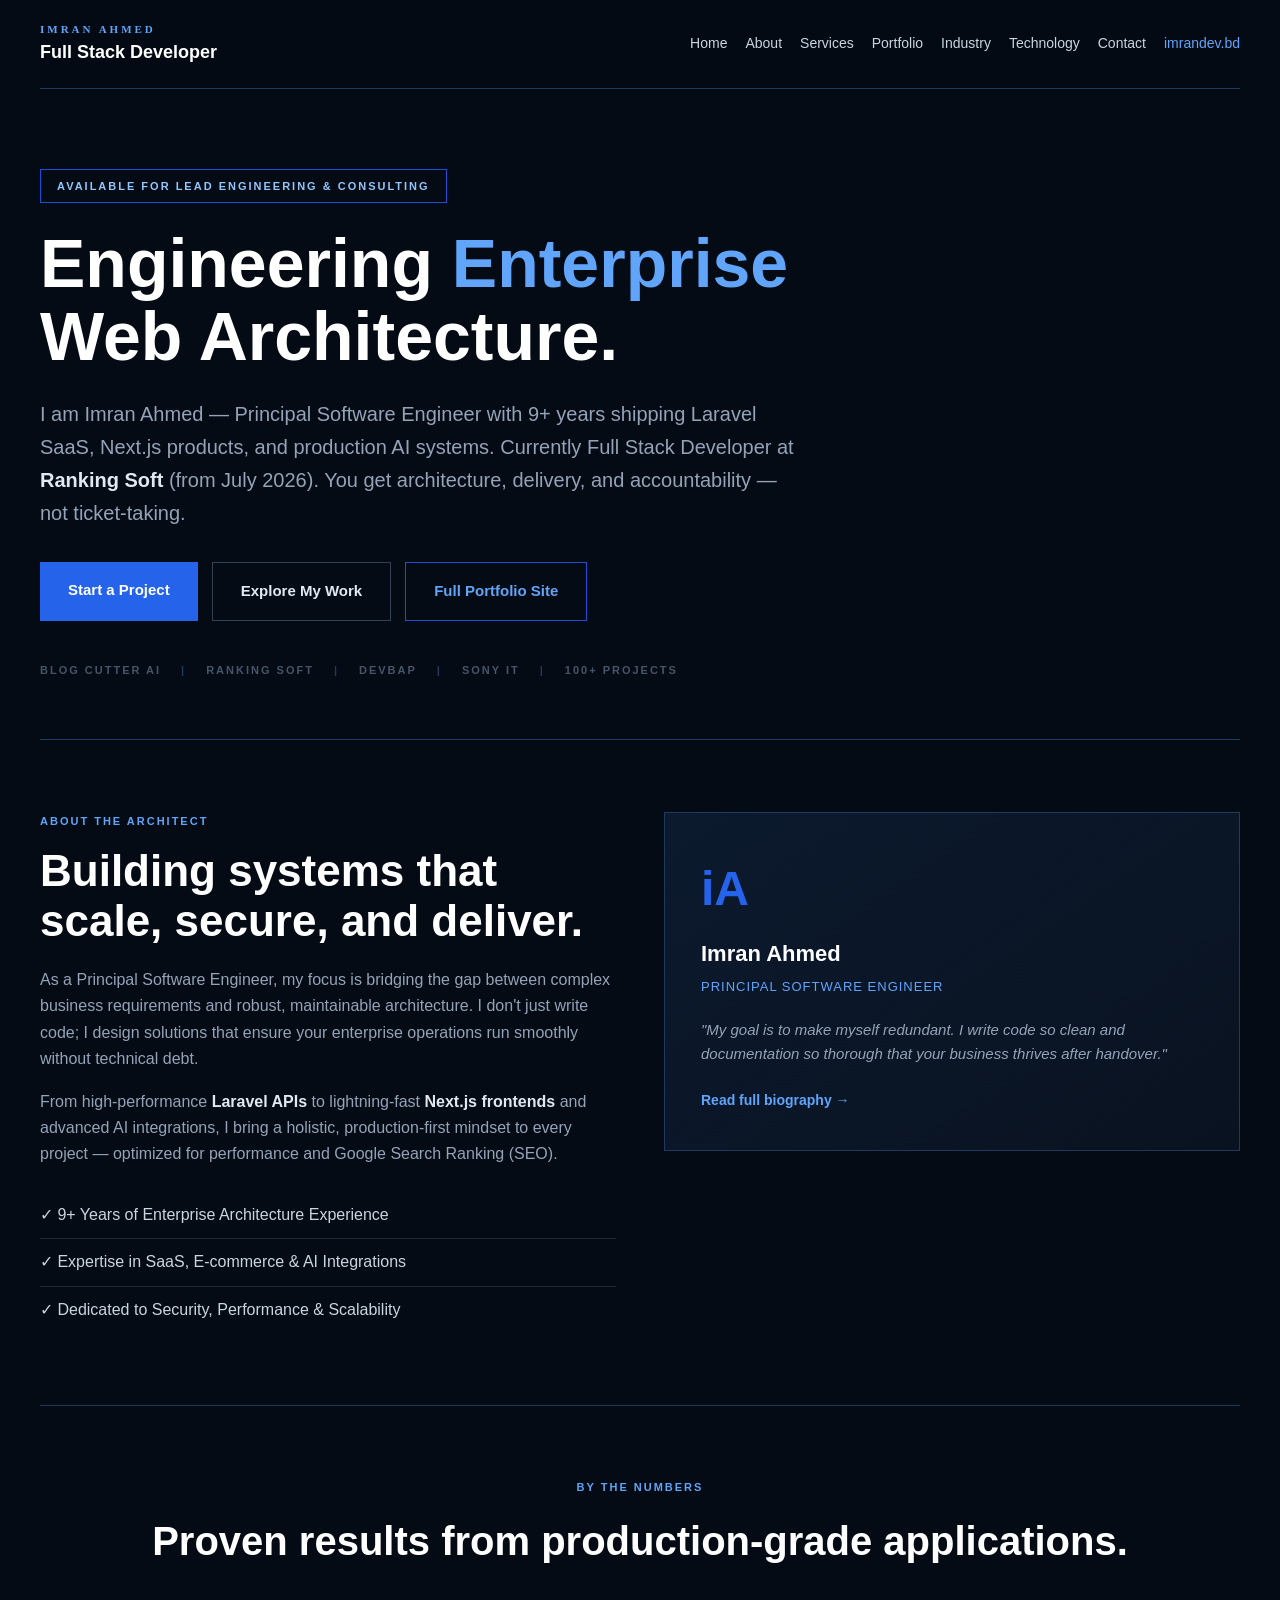
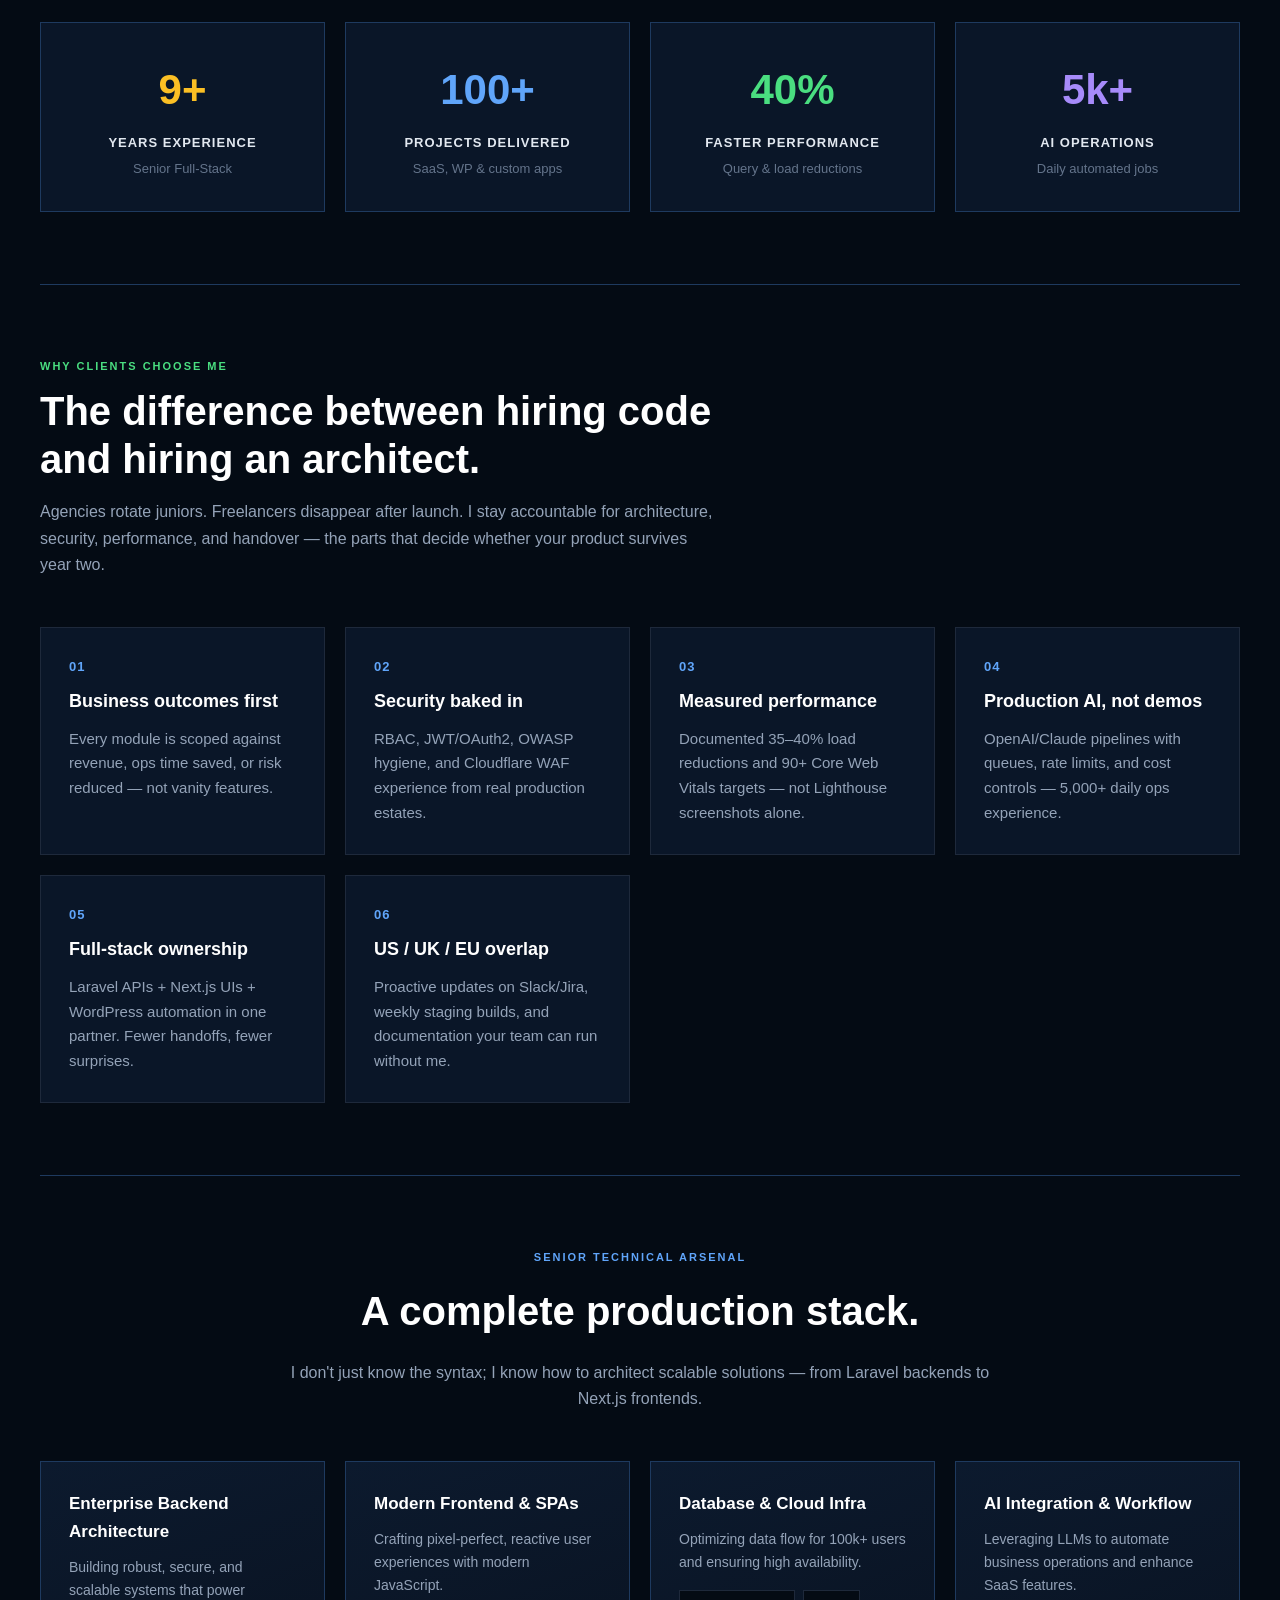
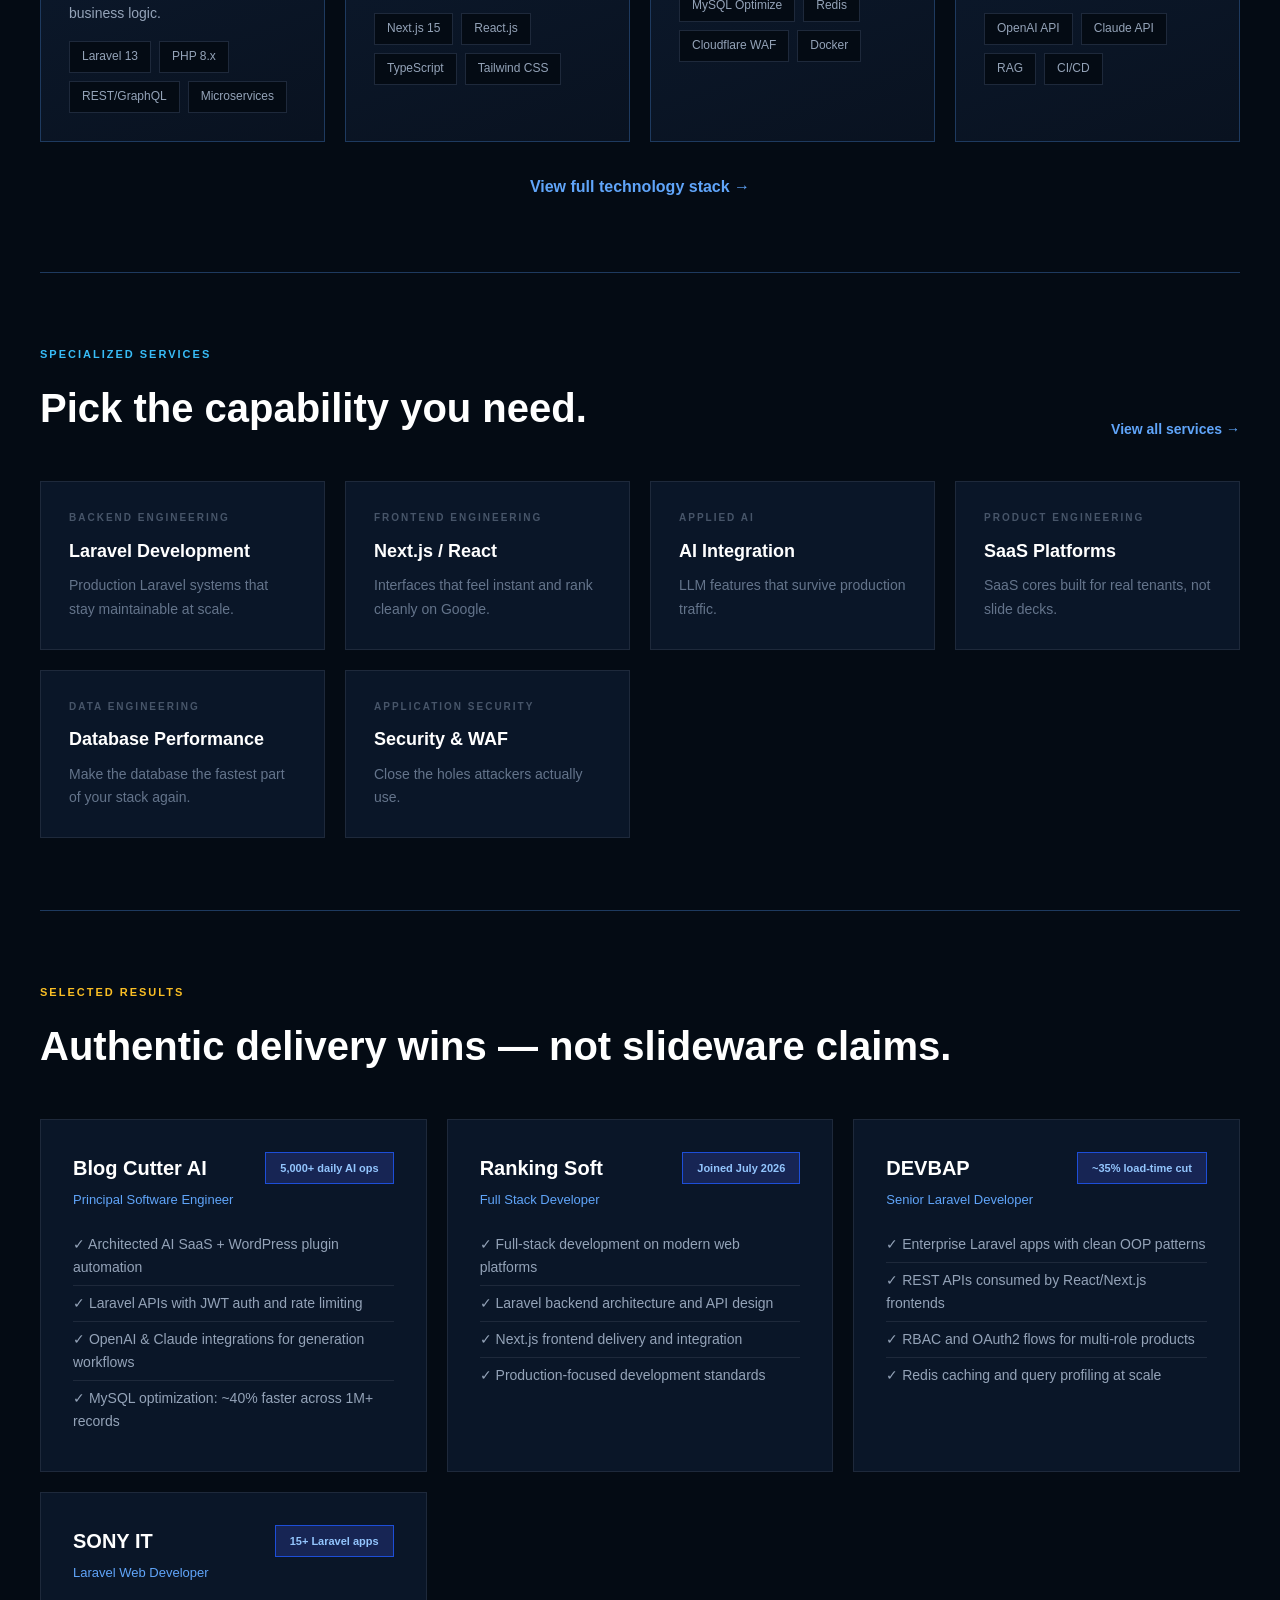
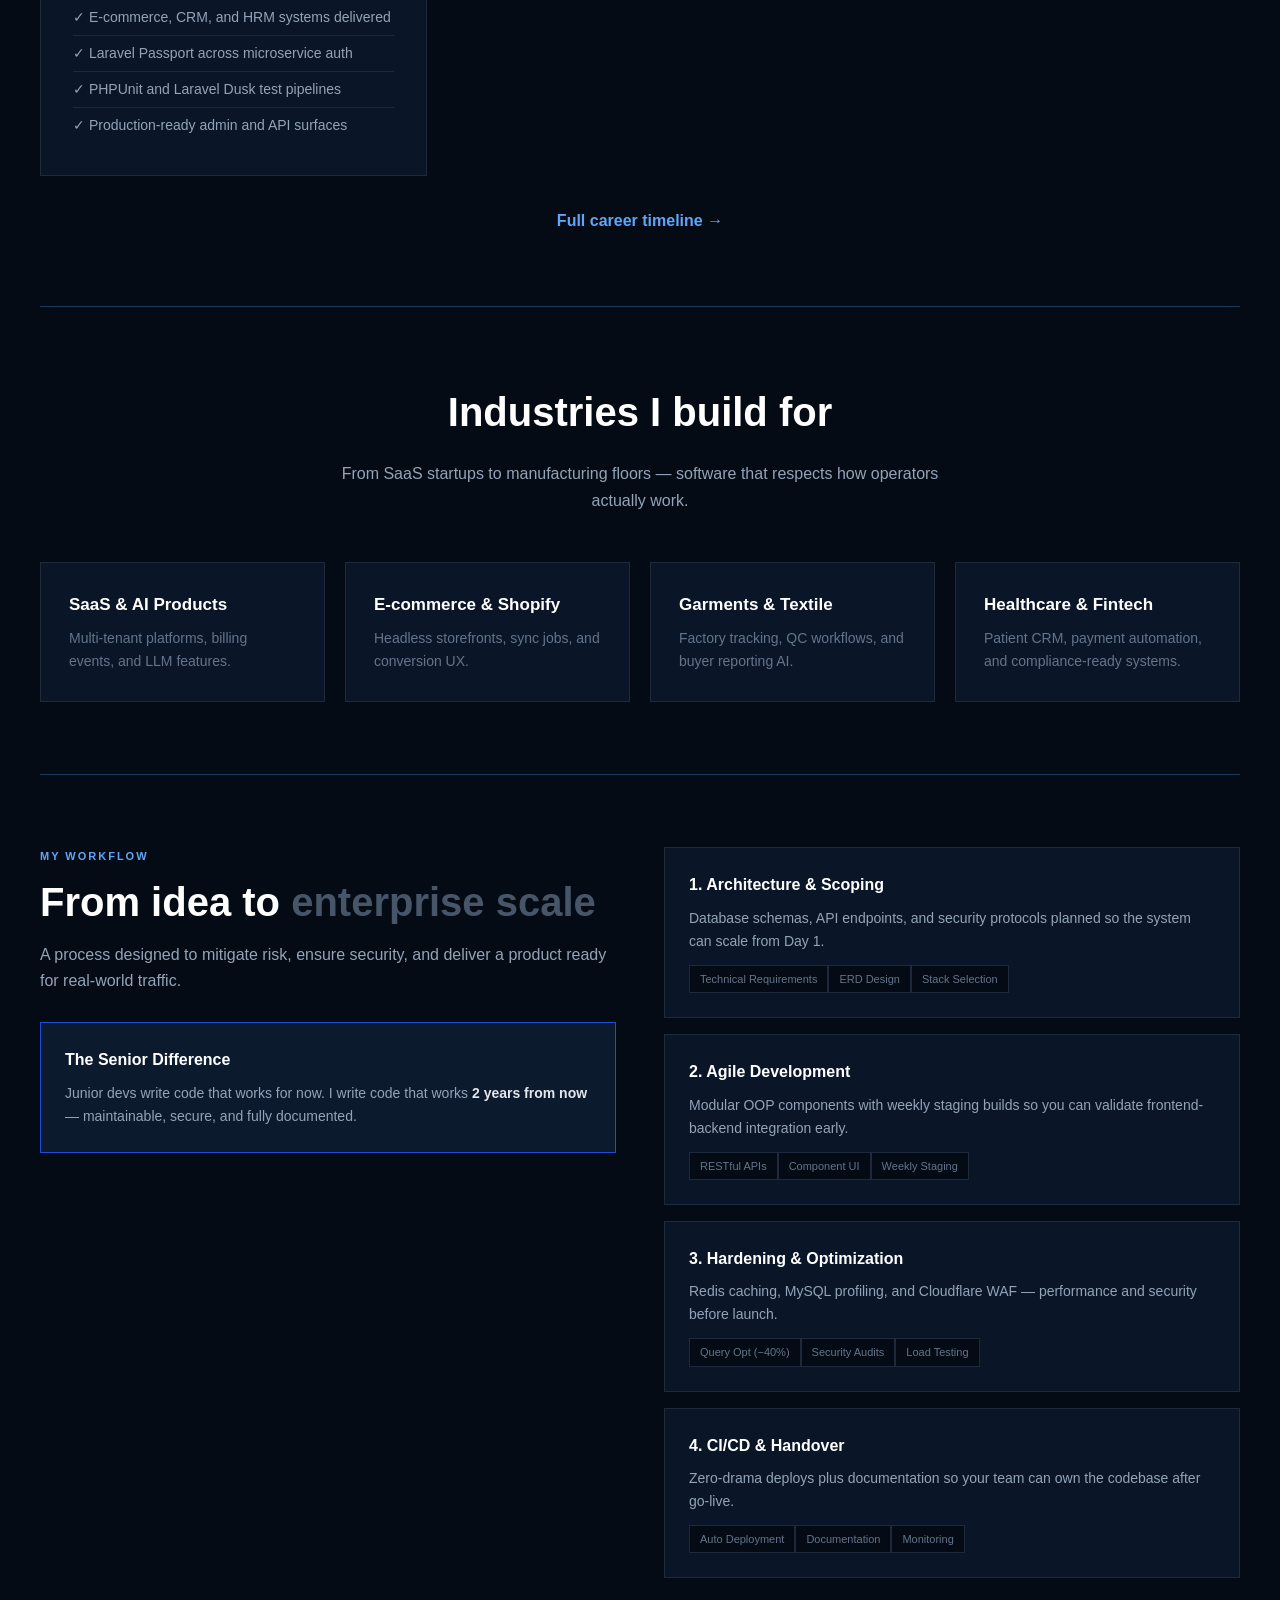
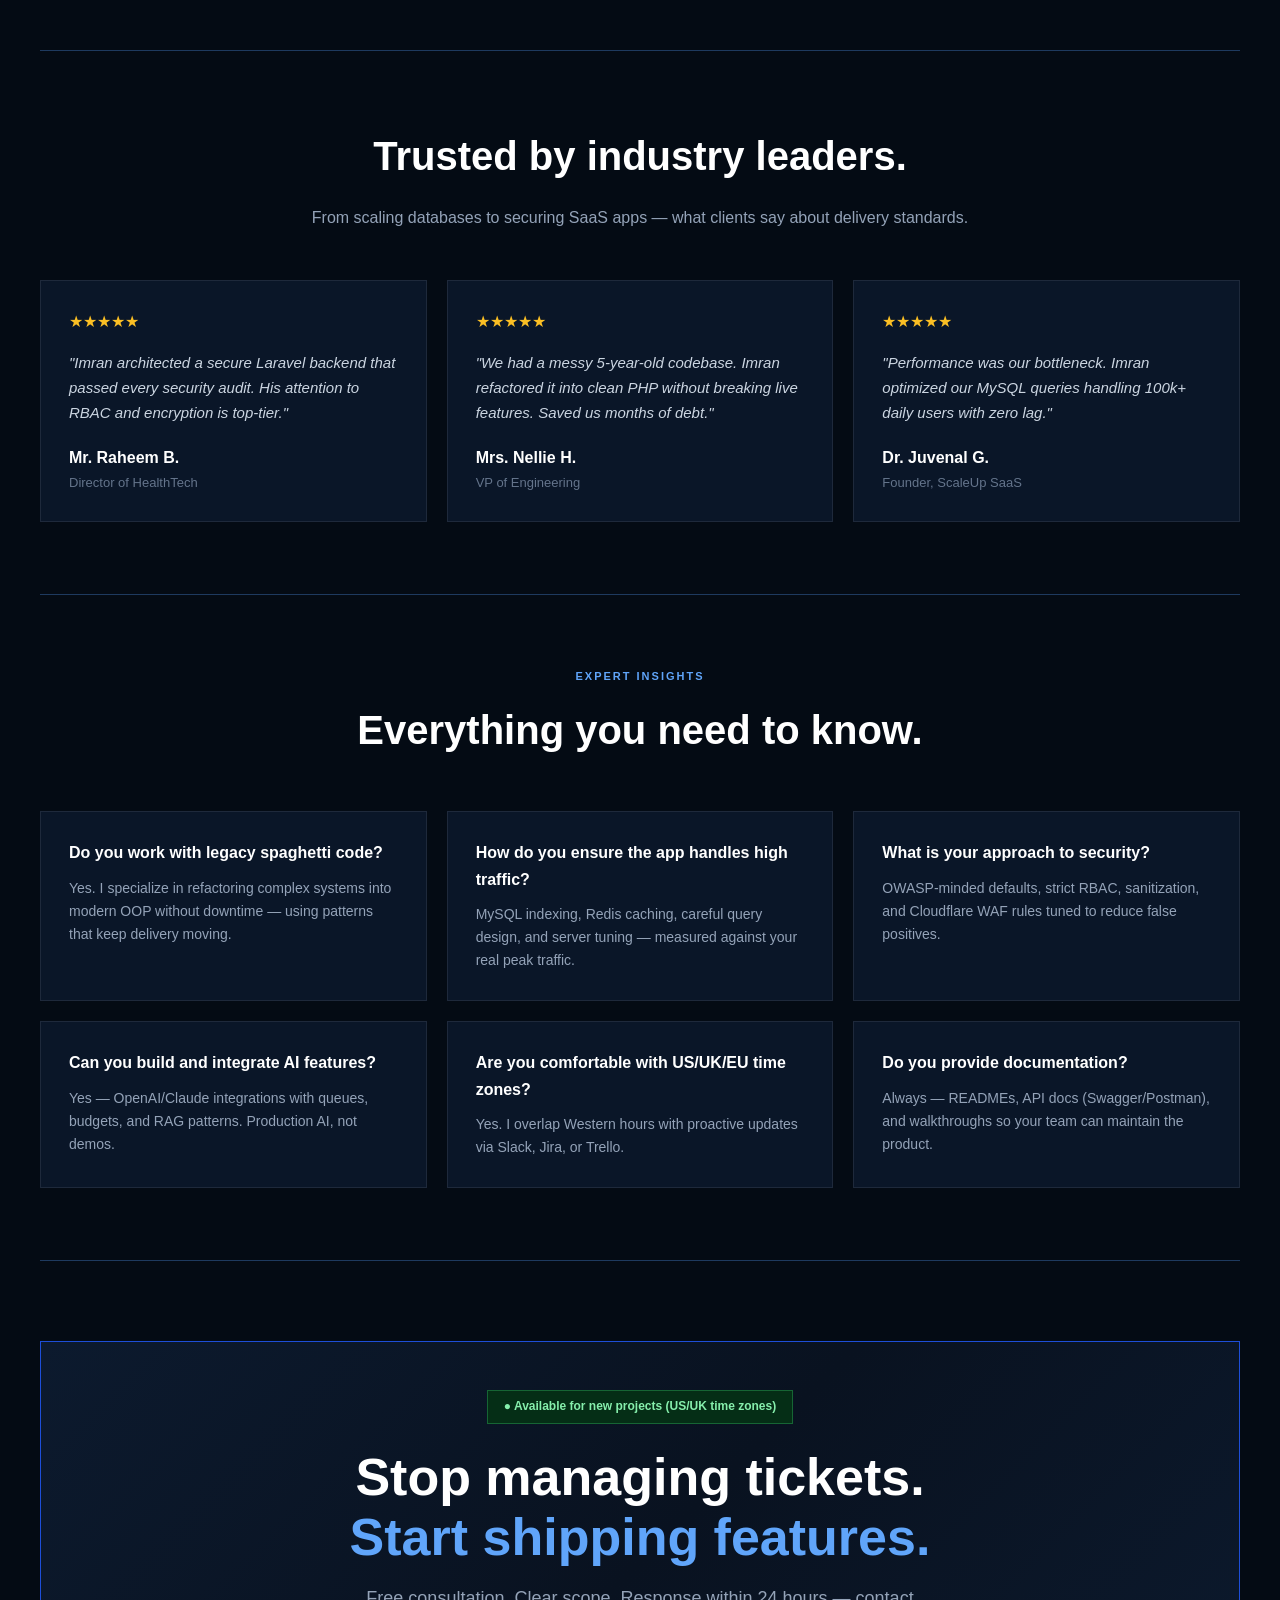
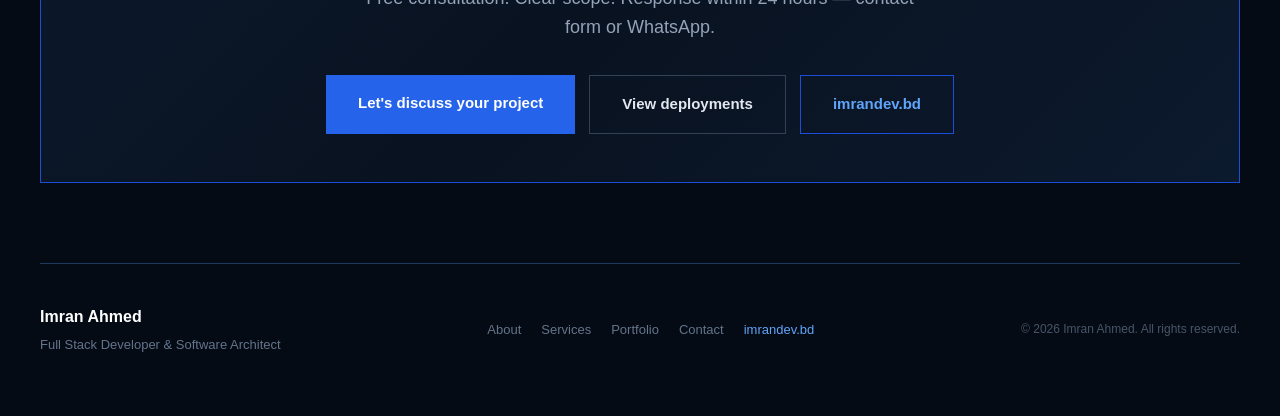
==== index.html @ a8e2c9a4 "Add files via upload" ====
<!DOCTYPE html>
<html lang="en">
<head>
  <meta charset="UTF-8" />
  <meta name="viewport" content="width=device-width, initial-scale=1.0" />
  <title>Imran Ahmed | Full Stack Developer & Software Architect</title>
  <meta name="description" content="Imran Ahmed — Full Stack Developer and Principal Software Engineer. Laravel, Next.js, AI automation, SaaS architecture, and enterprise web systems. Visit imrandev.bd for full portfolio." />
  <meta name="keywords" content="Imran Ahmed, Full Stack Developer, Laravel Developer, Next.js Developer, AI Integration, Software Architect, Bangladesh Developer, Ranking Soft" />
  <meta name="robots" content="index,follow" />
  <meta name="author" content="Imran Ahmed" />
  <link rel="canonical" href="https://imrandev.bd/" />
</head>
<body style="margin:0;background:#040b14;color:#e5eefb;font-family:Georgia,'Times New Roman',serif;line-height:1.65;">
  <div style="max-width:1200px;margin:0 auto;padding:0 28px;">

    <!-- NAV -->
    <header style="position:sticky;top:0;z-index:10;background:rgba(4,11,20,0.96);border-bottom:1px solid #1e3a5f;padding:20px 0;">
      <div style="display:flex;flex-wrap:wrap;align-items:center;justify-content:space-between;gap:16px;">
        <a href="index.html" style="text-decoration:none;">
          <div style="font-size:11px;letter-spacing:3px;text-transform:uppercase;color:#60a5fa;font-weight:700;">Imran Ahmed</div>
          <div style="font-size:18px;font-weight:700;color:#ffffff;font-family:Arial,Helvetica,sans-serif;">Full Stack Developer</div>
        </a>
        <nav style="display:flex;flex-wrap:wrap;gap:18px;font-family:Arial,Helvetica,sans-serif;font-size:14px;">
          <a href="index.html" style="color:#cbd5e1;text-decoration:none;">Home</a>
          <a href="about.html" style="color:#cbd5e1;text-decoration:none;">About</a>
          <a href="services.html" style="color:#cbd5e1;text-decoration:none;">Services</a>
          <a href="portfolio.html" style="color:#cbd5e1;text-decoration:none;">Portfolio</a>
          <a href="industry.html" style="color:#cbd5e1;text-decoration:none;">Industry</a>
          <a href="technology.html" style="color:#cbd5e1;text-decoration:none;">Technology</a>
          <a href="contact.html" style="color:#cbd5e1;text-decoration:none;">Contact</a>
          <a href="https://imrandev.bd/" style="color:#60a5fa;text-decoration:none;" target="_blank" rel="noopener noreferrer">imrandev.bd</a>
        </nav>
      </div>
    </header>

    <!-- SECTION 1: HERO -->
    <section style="padding:80px 0 60px 0;border-bottom:1px solid #1e3a5f;">
      <div style="display:inline-block;padding:7px 16px;border:1px solid #1d4ed8;color:#93c5fd;font-size:11px;font-weight:700;letter-spacing:2px;text-transform:uppercase;font-family:Arial,Helvetica,sans-serif;margin-bottom:24px;">Available for Lead Engineering &amp; Consulting</div>
      <h1 style="font-size:clamp(36px,6vw,68px);line-height:1.08;margin:0 0 24px 0;color:#ffffff;font-family:Arial,Helvetica,sans-serif;font-weight:800;max-width:900px;">Engineering <span style="color:#60a5fa;">Enterprise</span> Web Architecture.</h1>
      <p style="font-size:20px;max-width:760px;color:#94a3b8;margin:0 0 32px 0;font-family:Arial,Helvetica,sans-serif;">I am Imran Ahmed — Principal Software Engineer with 9+ years shipping Laravel SaaS, Next.js products, and production AI systems. Currently Full Stack Developer at <strong style="color:#e2e8f0;">Ranking Soft</strong> (from July 2026). You get architecture, delivery, and accountability — not ticket-taking.</p>
      <div style="display:flex;flex-wrap:wrap;gap:14px;margin-bottom:40px;font-family:Arial,Helvetica,sans-serif;">
        <a href="contact.html" style="text-decoration:none;background:#2563eb;color:#fff;padding:16px 28px;font-weight:700;font-size:15px;">Start a Project</a>
        <a href="portfolio.html" style="text-decoration:none;background:transparent;color:#e2e8f0;padding:16px 28px;font-weight:700;font-size:15px;border:1px solid #334155;">Explore My Work</a>
        <a href="https://imrandev.bd/" style="text-decoration:none;background:transparent;color:#60a5fa;padding:16px 28px;font-weight:700;font-size:15px;border:1px solid #1d4ed8;" target="_blank" rel="noopener noreferrer">Full Portfolio Site</a>
      </div>
      <div style="display:flex;flex-wrap:wrap;gap:20px;font-family:Arial,Helvetica,sans-serif;font-size:11px;font-weight:700;letter-spacing:2px;text-transform:uppercase;color:#475569;">
        <span>Blog Cutter AI</span><span style="color:#1e3a5f;">|</span>
        <span>Ranking Soft</span><span style="color:#1e3a5f;">|</span>
        <span>DEVBAP</span><span style="color:#1e3a5f;">|</span>
        <span>SONY IT</span><span style="color:#1e3a5f;">|</span>
        <span>100+ Projects</span>
      </div>
    </section>

    <!-- SECTION 2: ABOUT THE ARCHITECT -->
    <section style="padding:72px 0;border-bottom:1px solid #1e3a5f;">
      <div style="display:grid;grid-template-columns:repeat(auto-fit,minmax(300px,1fr));gap:48px;align-items:start;">
        <div>
          <div style="font-size:11px;letter-spacing:2px;text-transform:uppercase;color:#60a5fa;font-weight:700;font-family:Arial,Helvetica,sans-serif;margin-bottom:16px;">About the Architect</div>
          <h2 style="font-size:clamp(28px,4vw,44px);color:#fff;margin:0 0 20px 0;font-family:Arial,Helvetica,sans-serif;font-weight:700;line-height:1.15;">Building systems that scale, secure, and deliver.</h2>
          <p style="color:#94a3b8;margin:0 0 16px 0;font-family:Arial,Helvetica,sans-serif;">As a Principal Software Engineer, my focus is bridging the gap between complex business requirements and robust, maintainable architecture. I don't just write code; I design solutions that ensure your enterprise operations run smoothly without technical debt.</p>
          <p style="color:#94a3b8;margin:0 0 24px 0;font-family:Arial,Helvetica,sans-serif;">From high-performance <strong style="color:#e2e8f0;">Laravel APIs</strong> to lightning-fast <strong style="color:#e2e8f0;">Next.js frontends</strong> and advanced AI integrations, I bring a holistic, production-first mindset to every project — optimized for performance and Google Search Ranking (SEO).</p>
          <ul style="list-style:none;padding:0;margin:0;font-family:Arial,Helvetica,sans-serif;">
            <li style="color:#cbd5e1;padding:10px 0;border-bottom:1px solid #1e293b;">✓ 9+ Years of Enterprise Architecture Experience</li>
            <li style="color:#cbd5e1;padding:10px 0;border-bottom:1px solid #1e293b;">✓ Expertise in SaaS, E-commerce &amp; AI Integrations</li>
            <li style="color:#cbd5e1;padding:10px 0;">✓ Dedicated to Security, Performance &amp; Scalability</li>
          </ul>
        </div>
        <div style="padding:36px;background:linear-gradient(145deg,#0c1a2e,#091220);border:1px solid #1e3a5f;">
          <div style="font-size:48px;font-weight:800;color:#2563eb;font-family:Arial,Helvetica,sans-serif;margin-bottom:8px;">iA</div>
          <div style="font-size:22px;font-weight:700;color:#fff;font-family:Arial,Helvetica,sans-serif;margin-bottom:4px;">Imran Ahmed</div>
          <div style="font-size:13px;color:#60a5fa;letter-spacing:1px;text-transform:uppercase;font-family:Arial,Helvetica,sans-serif;margin-bottom:20px;">Principal Software Engineer</div>
          <p style="color:#94a3b8;font-size:15px;margin:0 0 20px 0;font-family:Arial,Helvetica,sans-serif;font-style:italic;">"My goal is to make myself redundant. I write code so clean and documentation so thorough that your business thrives after handover."</p>
          <a href="about.html" style="color:#60a5fa;text-decoration:none;font-family:Arial,Helvetica,sans-serif;font-weight:700;font-size:14px;">Read full biography →</a>
        </div>
      </div>
    </section>

    <!-- SECTION 3: BY THE NUMBERS -->
    <section style="padding:72px 0;border-bottom:1px solid #1e3a5f;">
      <div style="text-align:center;margin-bottom:48px;">
        <div style="font-size:11px;letter-spacing:2px;text-transform:uppercase;color:#60a5fa;font-weight:700;font-family:Arial,Helvetica,sans-serif;margin-bottom:12px;">By the Numbers</div>
        <h2 style="font-size:clamp(28px,4vw,40px);color:#fff;margin:0;font-family:Arial,Helvetica,sans-serif;font-weight:700;">Proven results from production-grade applications.</h2>
      </div>
      <div style="display:grid;grid-template-columns:repeat(auto-fit,minmax(200px,1fr));gap:20px;">
        <div style="padding:32px 24px;background:#0a1628;border:1px solid #1e3a5f;text-align:center;">
          <div style="font-size:42px;font-weight:800;color:#fbbf24;font-family:Arial,Helvetica,sans-serif;">9+</div>
          <div style="font-size:13px;font-weight:700;color:#e2e8f0;text-transform:uppercase;letter-spacing:1px;font-family:Arial,Helvetica,sans-serif;margin:8px 0 4px 0;">Years Experience</div>
          <div style="font-size:13px;color:#64748b;font-family:Arial,Helvetica,sans-serif;">Senior Full-Stack</div>
        </div>
        <div style="padding:32px 24px;background:#0a1628;border:1px solid #1e3a5f;text-align:center;">
          <div style="font-size:42px;font-weight:800;color:#60a5fa;font-family:Arial,Helvetica,sans-serif;">100+</div>
          <div style="font-size:13px;font-weight:700;color:#e2e8f0;text-transform:uppercase;letter-spacing:1px;font-family:Arial,Helvetica,sans-serif;margin:8px 0 4px 0;">Projects Delivered</div>
          <div style="font-size:13px;color:#64748b;font-family:Arial,Helvetica,sans-serif;">SaaS, WP &amp; custom apps</div>
        </div>
        <div style="padding:32px 24px;background:#0a1628;border:1px solid #1e3a5f;text-align:center;">
          <div style="font-size:42px;font-weight:800;color:#4ade80;font-family:Arial,Helvetica,sans-serif;">40%</div>
          <div style="font-size:13px;font-weight:700;color:#e2e8f0;text-transform:uppercase;letter-spacing:1px;font-family:Arial,Helvetica,sans-serif;margin:8px 0 4px 0;">Faster Performance</div>
          <div style="font-size:13px;color:#64748b;font-family:Arial,Helvetica,sans-serif;">Query &amp; load reductions</div>
        </div>
        <div style="padding:32px 24px;background:#0a1628;border:1px solid #1e3a5f;text-align:center;">
          <div style="font-size:42px;font-weight:800;color:#a78bfa;font-family:Arial,Helvetica,sans-serif;">5k+</div>
          <div style="font-size:13px;font-weight:700;color:#e2e8f0;text-transform:uppercase;letter-spacing:1px;font-family:Arial,Helvetica,sans-serif;margin:8px 0 4px 0;">AI Operations</div>
          <div style="font-size:13px;color:#64748b;font-family:Arial,Helvetica,sans-serif;">Daily automated jobs</div>
        </div>
      </div>
    </section>

    <!-- SECTION 4: WHY CLIENTS CHOOSE ME -->
    <section style="padding:72px 0;border-bottom:1px solid #1e3a5f;">
      <div style="max-width:680px;margin-bottom:48px;">
        <div style="font-size:11px;letter-spacing:2px;text-transform:uppercase;color:#4ade80;font-weight:700;font-family:Arial,Helvetica,sans-serif;margin-bottom:12px;">Why Clients Choose Me</div>
        <h2 style="font-size:clamp(28px,4vw,40px);color:#fff;margin:0 0 16px 0;font-family:Arial,Helvetica,sans-serif;font-weight:700;line-height:1.2;">The difference between hiring code and hiring an architect.</h2>
        <p style="color:#94a3b8;margin:0;font-family:Arial,Helvetica,sans-serif;">Agencies rotate juniors. Freelancers disappear after launch. I stay accountable for architecture, security, performance, and handover — the parts that decide whether your product survives year two.</p>
      </div>
      <div style="display:grid;grid-template-columns:repeat(auto-fit,minmax(280px,1fr));gap:20px;">
        <div style="padding:28px;background:#0a1628;border:1px solid #1e293b;">
          <div style="font-size:13px;font-weight:700;color:#60a5fa;text-transform:uppercase;letter-spacing:1px;font-family:Arial,Helvetica,sans-serif;margin-bottom:10px;">01</div>
          <h3 style="color:#fff;margin:0 0 10px 0;font-family:Arial,Helvetica,sans-serif;font-size:18px;">Business outcomes first</h3>
          <p style="color:#94a3b8;margin:0;font-family:Arial,Helvetica,sans-serif;font-size:15px;">Every module is scoped against revenue, ops time saved, or risk reduced — not vanity features.</p>
        </div>
        <div style="padding:28px;background:#0a1628;border:1px solid #1e293b;">
          <div style="font-size:13px;font-weight:700;color:#60a5fa;text-transform:uppercase;letter-spacing:1px;font-family:Arial,Helvetica,sans-serif;margin-bottom:10px;">02</div>
          <h3 style="color:#fff;margin:0 0 10px 0;font-family:Arial,Helvetica,sans-serif;font-size:18px;">Security baked in</h3>
          <p style="color:#94a3b8;margin:0;font-family:Arial,Helvetica,sans-serif;font-size:15px;">RBAC, JWT/OAuth2, OWASP hygiene, and Cloudflare WAF experience from real production estates.</p>
        </div>
        <div style="padding:28px;background:#0a1628;border:1px solid #1e293b;">
          <div style="font-size:13px;font-weight:700;color:#60a5fa;text-transform:uppercase;letter-spacing:1px;font-family:Arial,Helvetica,sans-serif;margin-bottom:10px;">03</div>
          <h3 style="color:#fff;margin:0 0 10px 0;font-family:Arial,Helvetica,sans-serif;font-size:18px;">Measured performance</h3>
          <p style="color:#94a3b8;margin:0;font-family:Arial,Helvetica,sans-serif;font-size:15px;">Documented 35–40% load reductions and 90+ Core Web Vitals targets — not Lighthouse screenshots alone.</p>
        </div>
        <div style="padding:28px;background:#0a1628;border:1px solid #1e293b;">
          <div style="font-size:13px;font-weight:700;color:#60a5fa;text-transform:uppercase;letter-spacing:1px;font-family:Arial,Helvetica,sans-serif;margin-bottom:10px;">04</div>
          <h3 style="color:#fff;margin:0 0 10px 0;font-family:Arial,Helvetica,sans-serif;font-size:18px;">Production AI, not demos</h3>
          <p style="color:#94a3b8;margin:0;font-family:Arial,Helvetica,sans-serif;font-size:15px;">OpenAI/Claude pipelines with queues, rate limits, and cost controls — 5,000+ daily ops experience.</p>
        </div>
        <div style="padding:28px;background:#0a1628;border:1px solid #1e293b;">
          <div style="font-size:13px;font-weight:700;color:#60a5fa;text-transform:uppercase;letter-spacing:1px;font-family:Arial,Helvetica,sans-serif;margin-bottom:10px;">05</div>
          <h3 style="color:#fff;margin:0 0 10px 0;font-family:Arial,Helvetica,sans-serif;font-size:18px;">Full-stack ownership</h3>
          <p style="color:#94a3b8;margin:0;font-family:Arial,Helvetica,sans-serif;font-size:15px;">Laravel APIs + Next.js UIs + WordPress automation in one partner. Fewer handoffs, fewer surprises.</p>
        </div>
        <div style="padding:28px;background:#0a1628;border:1px solid #1e293b;">
          <div style="font-size:13px;font-weight:700;color:#60a5fa;text-transform:uppercase;letter-spacing:1px;font-family:Arial,Helvetica,sans-serif;margin-bottom:10px;">06</div>
          <h3 style="color:#fff;margin:0 0 10px 0;font-family:Arial,Helvetica,sans-serif;font-size:18px;">US / UK / EU overlap</h3>
          <p style="color:#94a3b8;margin:0;font-family:Arial,Helvetica,sans-serif;font-size:15px;">Proactive updates on Slack/Jira, weekly staging builds, and documentation your team can run without me.</p>
        </div>
      </div>
    </section>

    <!-- SECTION 5: TECHNICAL ARSENAL -->
    <section style="padding:72px 0;border-bottom:1px solid #1e3a5f;">
      <div style="text-align:center;max-width:700px;margin:0 auto 48px auto;">
        <div style="font-size:11px;letter-spacing:2px;text-transform:uppercase;color:#60a5fa;font-weight:700;font-family:Arial,Helvetica,sans-serif;margin-bottom:12px;">Senior Technical Arsenal</div>
        <h2 style="font-size:clamp(28px,4vw,40px);color:#fff;margin:0 0 16px 0;font-family:Arial,Helvetica,sans-serif;font-weight:700;">A complete production stack.</h2>
        <p style="color:#94a3b8;margin:0;font-family:Arial,Helvetica,sans-serif;">I don't just know the syntax; I know how to architect scalable solutions — from Laravel backends to Next.js frontends.</p>
      </div>
      <div style="display:grid;grid-template-columns:repeat(auto-fit,minmax(280px,1fr));gap:20px;">
        <div style="padding:28px;background:linear-gradient(160deg,#0c1a2e,#091220);border:1px solid #1e3a5f;">
          <h3 style="color:#fff;margin:0 0 10px 0;font-family:Arial,Helvetica,sans-serif;font-size:17px;">Enterprise Backend Architecture</h3>
          <p style="color:#94a3b8;margin:0 0 16px 0;font-family:Arial,Helvetica,sans-serif;font-size:14px;">Building robust, secure, and scalable systems that power business logic.</p>
          <div style="display:flex;flex-wrap:wrap;gap:8px;font-family:Arial,Helvetica,sans-serif;">
            <span style="padding:5px 12px;background:#040b14;border:1px solid #1e293b;color:#94a3b8;font-size:12px;">Laravel 13</span>
            <span style="padding:5px 12px;background:#040b14;border:1px solid #1e293b;color:#94a3b8;font-size:12px;">PHP 8.x</span>
            <span style="padding:5px 12px;background:#040b14;border:1px solid #1e293b;color:#94a3b8;font-size:12px;">REST/GraphQL</span>
            <span style="padding:5px 12px;background:#040b14;border:1px solid #1e293b;color:#94a3b8;font-size:12px;">Microservices</span>
          </div>
        </div>
        <div style="padding:28px;background:linear-gradient(160deg,#0c1a2e,#091220);border:1px solid #1e3a5f;">
          <h3 style="color:#fff;margin:0 0 10px 0;font-family:Arial,Helvetica,sans-serif;font-size:17px;">Modern Frontend &amp; SPAs</h3>
          <p style="color:#94a3b8;margin:0 0 16px 0;font-family:Arial,Helvetica,sans-serif;font-size:14px;">Crafting pixel-perfect, reactive user experiences with modern JavaScript.</p>
          <div style="display:flex;flex-wrap:wrap;gap:8px;font-family:Arial,Helvetica,sans-serif;">
            <span style="padding:5px 12px;background:#040b14;border:1px solid #1e293b;color:#94a3b8;font-size:12px;">Next.js 15</span>
            <span style="padding:5px 12px;background:#040b14;border:1px solid #1e293b;color:#94a3b8;font-size:12px;">React.js</span>
            <span style="padding:5px 12px;background:#040b14;border:1px solid #1e293b;color:#94a3b8;font-size:12px;">TypeScript</span>
            <span style="padding:5px 12px;background:#040b14;border:1px solid #1e293b;color:#94a3b8;font-size:12px;">Tailwind CSS</span>
          </div>
        </div>
        <div style="padding:28px;background:linear-gradient(160deg,#0c1a2e,#091220);border:1px solid #1e3a5f;">
          <h3 style="color:#fff;margin:0 0 10px 0;font-family:Arial,Helvetica,sans-serif;font-size:17px;">Database &amp; Cloud Infra</h3>
          <p style="color:#94a3b8;margin:0 0 16px 0;font-family:Arial,Helvetica,sans-serif;font-size:14px;">Optimizing data flow for 100k+ users and ensuring high availability.</p>
          <div style="display:flex;flex-wrap:wrap;gap:8px;font-family:Arial,Helvetica,sans-serif;">
            <span style="padding:5px 12px;background:#040b14;border:1px solid #1e293b;color:#94a3b8;font-size:12px;">MySQL Optimize</span>
            <span style="padding:5px 12px;background:#040b14;border:1px solid #1e293b;color:#94a3b8;font-size:12px;">Redis</span>
            <span style="padding:5px 12px;background:#040b14;border:1px solid #1e293b;color:#94a3b8;font-size:12px;">Cloudflare WAF</span>
            <span style="padding:5px 12px;background:#040b14;border:1px solid #1e293b;color:#94a3b8;font-size:12px;">Docker</span>
          </div>
        </div>
        <div style="padding:28px;background:linear-gradient(160deg,#0c1a2e,#091220);border:1px solid #1e3a5f;">
          <h3 style="color:#fff;margin:0 0 10px 0;font-family:Arial,Helvetica,sans-serif;font-size:17px;">AI Integration &amp; Workflow</h3>
          <p style="color:#94a3b8;margin:0 0 16px 0;font-family:Arial,Helvetica,sans-serif;font-size:14px;">Leveraging LLMs to automate business operations and enhance SaaS features.</p>
          <div style="display:flex;flex-wrap:wrap;gap:8px;font-family:Arial,Helvetica,sans-serif;">
            <span style="padding:5px 12px;background:#040b14;border:1px solid #1e293b;color:#94a3b8;font-size:12px;">OpenAI API</span>
            <span style="padding:5px 12px;background:#040b14;border:1px solid #1e293b;color:#94a3b8;font-size:12px;">Claude API</span>
            <span style="padding:5px 12px;background:#040b14;border:1px solid #1e293b;color:#94a3b8;font-size:12px;">RAG</span>
            <span style="padding:5px 12px;background:#040b14;border:1px solid #1e293b;color:#94a3b8;font-size:12px;">CI/CD</span>
          </div>
        </div>
      </div>
      <div style="text-align:center;margin-top:32px;">
        <a href="technology.html" style="color:#60a5fa;text-decoration:none;font-family:Arial,Helvetica,sans-serif;font-weight:700;">View full technology stack →</a>
      </div>
    </section>

    <!-- SECTION 6: FEATURED SERVICES -->
    <section style="padding:72px 0;border-bottom:1px solid #1e3a5f;">
      <div style="display:flex;flex-wrap:wrap;justify-content:space-between;align-items:end;gap:20px;margin-bottom:40px;">
        <div>
          <div style="font-size:11px;letter-spacing:2px;text-transform:uppercase;color:#38bdf8;font-weight:700;font-family:Arial,Helvetica,sans-serif;margin-bottom:12px;">Specialized Services</div>
          <h2 style="font-size:clamp(28px,4vw,40px);color:#fff;margin:0;font-family:Arial,Helvetica,sans-serif;font-weight:700;">Pick the capability you need.</h2>
        </div>
        <a href="services.html" style="color:#60a5fa;text-decoration:none;font-family:Arial,Helvetica,sans-serif;font-weight:700;font-size:14px;">View all services →</a>
      </div>
      <div style="display:grid;grid-template-columns:repeat(auto-fit,minmax(280px,1fr));gap:20px;">
        <a href="services.html" style="text-decoration:none;display:block;padding:28px;background:#0a1628;border:1px solid #1e293b;">
          <div style="font-size:10px;font-weight:700;letter-spacing:2px;text-transform:uppercase;color:#475569;font-family:Arial,Helvetica,sans-serif;margin-bottom:10px;">Backend Engineering</div>
          <h3 style="color:#fff;margin:0 0 8px 0;font-family:Arial,Helvetica,sans-serif;font-size:18px;">Laravel Development</h3>
          <p style="color:#64748b;margin:0;font-family:Arial,Helvetica,sans-serif;font-size:14px;">Production Laravel systems that stay maintainable at scale.</p>
        </a>
        <a href="services.html" style="text-decoration:none;display:block;padding:28px;background:#0a1628;border:1px solid #1e293b;">
          <div style="font-size:10px;font-weight:700;letter-spacing:2px;text-transform:uppercase;color:#475569;font-family:Arial,Helvetica,sans-serif;margin-bottom:10px;">Frontend Engineering</div>
          <h3 style="color:#fff;margin:0 0 8px 0;font-family:Arial,Helvetica,sans-serif;font-size:18px;">Next.js / React</h3>
          <p style="color:#64748b;margin:0;font-family:Arial,Helvetica,sans-serif;font-size:14px;">Interfaces that feel instant and rank cleanly on Google.</p>
        </a>
        <a href="services.html" style="text-decoration:none;display:block;padding:28px;background:#0a1628;border:1px solid #1e293b;">
          <div style="font-size:10px;font-weight:700;letter-spacing:2px;text-transform:uppercase;color:#475569;font-family:Arial,Helvetica,sans-serif;margin-bottom:10px;">Applied AI</div>
          <h3 style="color:#fff;margin:0 0 8px 0;font-family:Arial,Helvetica,sans-serif;font-size:18px;">AI Integration</h3>
          <p style="color:#64748b;margin:0;font-family:Arial,Helvetica,sans-serif;font-size:14px;">LLM features that survive production traffic.</p>
        </a>
        <a href="services.html" style="text-decoration:none;display:block;padding:28px;background:#0a1628;border:1px solid #1e293b;">
          <div style="font-size:10px;font-weight:700;letter-spacing:2px;text-transform:uppercase;color:#475569;font-family:Arial,Helvetica,sans-serif;margin-bottom:10px;">Product Engineering</div>
          <h3 style="color:#fff;margin:0 0 8px 0;font-family:Arial,Helvetica,sans-serif;font-size:18px;">SaaS Platforms</h3>
          <p style="color:#64748b;margin:0;font-family:Arial,Helvetica,sans-serif;font-size:14px;">SaaS cores built for real tenants, not slide decks.</p>
        </a>
        <a href="services.html" style="text-decoration:none;display:block;padding:28px;background:#0a1628;border:1px solid #1e293b;">
          <div style="font-size:10px;font-weight:700;letter-spacing:2px;text-transform:uppercase;color:#475569;font-family:Arial,Helvetica,sans-serif;margin-bottom:10px;">Data Engineering</div>
          <h3 style="color:#fff;margin:0 0 8px 0;font-family:Arial,Helvetica,sans-serif;font-size:18px;">Database Performance</h3>
          <p style="color:#64748b;margin:0;font-family:Arial,Helvetica,sans-serif;font-size:14px;">Make the database the fastest part of your stack again.</p>
        </a>
        <a href="services.html" style="text-decoration:none;display:block;padding:28px;background:#0a1628;border:1px solid #1e293b;">
          <div style="font-size:10px;font-weight:700;letter-spacing:2px;text-transform:uppercase;color:#475569;font-family:Arial,Helvetica,sans-serif;margin-bottom:10px;">Application Security</div>
          <h3 style="color:#fff;margin:0 0 8px 0;font-family:Arial,Helvetica,sans-serif;font-size:18px;">Security &amp; WAF</h3>
          <p style="color:#64748b;margin:0;font-family:Arial,Helvetica,sans-serif;font-size:14px;">Close the holes attackers actually use.</p>
        </a>
      </div>
    </section>

    <!-- SECTION 7: SELECTED RESULTS -->
    <section style="padding:72px 0;border-bottom:1px solid #1e3a5f;">
      <div style="margin-bottom:40px;">
        <div style="font-size:11px;letter-spacing:2px;text-transform:uppercase;color:#fbbf24;font-weight:700;font-family:Arial,Helvetica,sans-serif;margin-bottom:12px;">Selected Results</div>
        <h2 style="font-size:clamp(28px,4vw,40px);color:#fff;margin:0;font-family:Arial,Helvetica,sans-serif;font-weight:700;">Authentic delivery wins — not slideware claims.</h2>
      </div>
      <div style="display:grid;grid-template-columns:repeat(auto-fit,minmax(300px,1fr));gap:20px;">
        <div style="padding:32px;background:#0a1628;border:1px solid #1e293b;">
          <div style="display:flex;justify-content:space-between;align-items:start;margin-bottom:16px;">
            <div>
              <h3 style="color:#fff;margin:0 0 4px 0;font-family:Arial,Helvetica,sans-serif;font-size:20px;">Blog Cutter AI</h3>
              <div style="color:#60a5fa;font-size:13px;font-family:Arial,Helvetica,sans-serif;">Principal Software Engineer</div>
            </div>
            <span style="padding:6px 14px;background:#172554;border:1px solid #1d4ed8;color:#93c5fd;font-size:11px;font-weight:700;font-family:Arial,Helvetica,sans-serif;">5,000+ daily AI ops</span>
          </div>
          <ul style="margin:0;padding:0;list-style:none;font-family:Arial,Helvetica,sans-serif;">
            <li style="color:#94a3b8;font-size:14px;padding:6px 0;border-bottom:1px solid #1e293b;">✓ Architected AI SaaS + WordPress plugin automation</li>
            <li style="color:#94a3b8;font-size:14px;padding:6px 0;border-bottom:1px solid #1e293b;">✓ Laravel APIs with JWT auth and rate limiting</li>
            <li style="color:#94a3b8;font-size:14px;padding:6px 0;border-bottom:1px solid #1e293b;">✓ OpenAI &amp; Claude integrations for generation workflows</li>
            <li style="color:#94a3b8;font-size:14px;padding:6px 0;">✓ MySQL optimization: ~40% faster across 1M+ records</li>
          </ul>
        </div>
        <div style="padding:32px;background:#0a1628;border:1px solid #1e293b;">
          <div style="display:flex;justify-content:space-between;align-items:start;margin-bottom:16px;">
            <div>
              <h3 style="color:#fff;margin:0 0 4px 0;font-family:Arial,Helvetica,sans-serif;font-size:20px;">Ranking Soft</h3>
              <div style="color:#60a5fa;font-size:13px;font-family:Arial,Helvetica,sans-serif;">Full Stack Developer</div>
            </div>
            <span style="padding:6px 14px;background:#172554;border:1px solid #1d4ed8;color:#93c5fd;font-size:11px;font-weight:700;font-family:Arial,Helvetica,sans-serif;">Joined July 2026</span>
          </div>
          <ul style="margin:0;padding:0;list-style:none;font-family:Arial,Helvetica,sans-serif;">
            <li style="color:#94a3b8;font-size:14px;padding:6px 0;border-bottom:1px solid #1e293b;">✓ Full-stack development on modern web platforms</li>
            <li style="color:#94a3b8;font-size:14px;padding:6px 0;border-bottom:1px solid #1e293b;">✓ Laravel backend architecture and API design</li>
            <li style="color:#94a3b8;font-size:14px;padding:6px 0;border-bottom:1px solid #1e293b;">✓ Next.js frontend delivery and integration</li>
            <li style="color:#94a3b8;font-size:14px;padding:6px 0;">✓ Production-focused development standards</li>
          </ul>
        </div>
        <div style="padding:32px;background:#0a1628;border:1px solid #1e293b;">
          <div style="display:flex;justify-content:space-between;align-items:start;margin-bottom:16px;">
            <div>
              <h3 style="color:#fff;margin:0 0 4px 0;font-family:Arial,Helvetica,sans-serif;font-size:20px;">DEVBAP</h3>
              <div style="color:#60a5fa;font-size:13px;font-family:Arial,Helvetica,sans-serif;">Senior Laravel Developer</div>
            </div>
            <span style="padding:6px 14px;background:#172554;border:1px solid #1d4ed8;color:#93c5fd;font-size:11px;font-weight:700;font-family:Arial,Helvetica,sans-serif;">~35% load-time cut</span>
          </div>
          <ul style="margin:0;padding:0;list-style:none;font-family:Arial,Helvetica,sans-serif;">
            <li style="color:#94a3b8;font-size:14px;padding:6px 0;border-bottom:1px solid #1e293b;">✓ Enterprise Laravel apps with clean OOP patterns</li>
            <li style="color:#94a3b8;font-size:14px;padding:6px 0;border-bottom:1px solid #1e293b;">✓ REST APIs consumed by React/Next.js frontends</li>
            <li style="color:#94a3b8;font-size:14px;padding:6px 0;border-bottom:1px solid #1e293b;">✓ RBAC and OAuth2 flows for multi-role products</li>
            <li style="color:#94a3b8;font-size:14px;padding:6px 0;">✓ Redis caching and query profiling at scale</li>
          </ul>
        </div>
        <div style="padding:32px;background:#0a1628;border:1px solid #1e293b;">
          <div style="display:flex;justify-content:space-between;align-items:start;margin-bottom:16px;">
            <div>
              <h3 style="color:#fff;margin:0 0 4px 0;font-family:Arial,Helvetica,sans-serif;font-size:20px;">SONY IT</h3>
              <div style="color:#60a5fa;font-size:13px;font-family:Arial,Helvetica,sans-serif;">Laravel Web Developer</div>
            </div>
            <span style="padding:6px 14px;background:#172554;border:1px solid #1d4ed8;color:#93c5fd;font-size:11px;font-weight:700;font-family:Arial,Helvetica,sans-serif;">15+ Laravel apps</span>
          </div>
          <ul style="margin:0;padding:0;list-style:none;font-family:Arial,Helvetica,sans-serif;">
            <li style="color:#94a3b8;font-size:14px;padding:6px 0;border-bottom:1px solid #1e293b;">✓ E-commerce, CRM, and HRM systems delivered</li>
            <li style="color:#94a3b8;font-size:14px;padding:6px 0;border-bottom:1px solid #1e293b;">✓ Laravel Passport across microservice auth</li>
            <li style="color:#94a3b8;font-size:14px;padding:6px 0;border-bottom:1px solid #1e293b;">✓ PHPUnit and Laravel Dusk test pipelines</li>
            <li style="color:#94a3b8;font-size:14px;padding:6px 0;">✓ Production-ready admin and API surfaces</li>
          </ul>
        </div>
      </div>
      <div style="text-align:center;margin-top:32px;">
        <a href="about.html" style="color:#60a5fa;text-decoration:none;font-family:Arial,Helvetica,sans-serif;font-weight:700;">Full career timeline →</a>
      </div>
    </section>

    <!-- SECTION 8: INDUSTRIES -->
    <section style="padding:72px 0;border-bottom:1px solid #1e3a5f;">
      <div style="text-align:center;max-width:640px;margin:0 auto 48px auto;">
        <h2 style="font-size:clamp(28px,4vw,40px);color:#fff;margin:0 0 16px 0;font-family:Arial,Helvetica,sans-serif;font-weight:700;">Industries I build for</h2>
        <p style="color:#94a3b8;margin:0;font-family:Arial,Helvetica,sans-serif;">From SaaS startups to manufacturing floors — software that respects how operators actually work.</p>
      </div>
      <div style="display:grid;grid-template-columns:repeat(auto-fit,minmax(240px,1fr));gap:20px;">
        <a href="industry.html" style="text-decoration:none;display:block;padding:28px;background:#0a1628;border:1px solid #1e293b;">
          <h3 style="color:#fff;margin:0 0 8px 0;font-family:Arial,Helvetica,sans-serif;font-size:17px;">SaaS &amp; AI Products</h3>
          <p style="color:#64748b;margin:0;font-family:Arial,Helvetica,sans-serif;font-size:14px;">Multi-tenant platforms, billing events, and LLM features.</p>
        </a>
        <a href="industry.html" style="text-decoration:none;display:block;padding:28px;background:#0a1628;border:1px solid #1e293b;">
          <h3 style="color:#fff;margin:0 0 8px 0;font-family:Arial,Helvetica,sans-serif;font-size:17px;">E-commerce &amp; Shopify</h3>
          <p style="color:#64748b;margin:0;font-family:Arial,Helvetica,sans-serif;font-size:14px;">Headless storefronts, sync jobs, and conversion UX.</p>
        </a>
        <a href="industry.html" style="text-decoration:none;display:block;padding:28px;background:#0a1628;border:1px solid #1e293b;">
          <h3 style="color:#fff;margin:0 0 8px 0;font-family:Arial,Helvetica,sans-serif;font-size:17px;">Garments &amp; Textile</h3>
          <p style="color:#64748b;margin:0;font-family:Arial,Helvetica,sans-serif;font-size:14px;">Factory tracking, QC workflows, and buyer reporting AI.</p>
        </a>
        <a href="industry.html" style="text-decoration:none;display:block;padding:28px;background:#0a1628;border:1px solid #1e293b;">
          <h3 style="color:#fff;margin:0 0 8px 0;font-family:Arial,Helvetica,sans-serif;font-size:17px;">Healthcare &amp; Fintech</h3>
          <p style="color:#64748b;margin:0;font-family:Arial,Helvetica,sans-serif;font-size:14px;">Patient CRM, payment automation, and compliance-ready systems.</p>
        </a>
      </div>
    </section>

    <!-- SECTION 9: WORKFLOW -->
    <section style="padding:72px 0;border-bottom:1px solid #1e3a5f;">
      <div style="display:grid;grid-template-columns:repeat(auto-fit,minmax(300px,1fr));gap:48px;">
        <div>
          <div style="font-size:11px;letter-spacing:2px;text-transform:uppercase;color:#60a5fa;font-weight:700;font-family:Arial,Helvetica,sans-serif;margin-bottom:12px;">My Workflow</div>
          <h2 style="font-size:clamp(28px,4vw,40px);color:#fff;margin:0 0 16px 0;font-family:Arial,Helvetica,sans-serif;font-weight:700;line-height:1.2;">From idea to <span style="color:#475569;">enterprise scale</span></h2>
          <p style="color:#94a3b8;margin:0 0 28px 0;font-family:Arial,Helvetica,sans-serif;">A process designed to mitigate risk, ensure security, and deliver a product ready for real-world traffic.</p>
          <div style="padding:24px;background:#0c1a2e;border:1px solid #1d4ed8;">
            <div style="font-weight:700;color:#fff;font-family:Arial,Helvetica,sans-serif;margin-bottom:8px;">The Senior Difference</div>
            <p style="color:#94a3b8;margin:0;font-family:Arial,Helvetica,sans-serif;font-size:14px;">Junior devs write code that works for now. I write code that works <strong style="color:#e2e8f0;">2 years from now</strong> — maintainable, secure, and fully documented.</p>
          </div>
        </div>
        <div style="display:grid;gap:16px;">
          <div style="padding:24px;background:#0a1628;border:1px solid #1e293b;">
            <h3 style="color:#fff;margin:0 0 8px 0;font-family:Arial,Helvetica,sans-serif;font-size:16px;">1. Architecture &amp; Scoping</h3>
            <p style="color:#94a3b8;margin:0 0 12px 0;font-family:Arial,Helvetica,sans-serif;font-size:14px;">Database schemas, API endpoints, and security protocols planned so the system can scale from Day 1.</p>
            <div style="display:flex;flex-wrap:gap:8px;font-family:Arial,Helvetica,sans-serif;">
              <span style="padding:4px 10px;background:#040b14;border:1px solid #1e293b;color:#64748b;font-size:11px;">Technical Requirements</span>
              <span style="padding:4px 10px;background:#040b14;border:1px solid #1e293b;color:#64748b;font-size:11px;">ERD Design</span>
              <span style="padding:4px 10px;background:#040b14;border:1px solid #1e293b;color:#64748b;font-size:11px;">Stack Selection</span>
            </div>
          </div>
          <div style="padding:24px;background:#0a1628;border:1px solid #1e293b;">
            <h3 style="color:#fff;margin:0 0 8px 0;font-family:Arial,Helvetica,sans-serif;font-size:16px;">2. Agile Development</h3>
            <p style="color:#94a3b8;margin:0 0 12px 0;font-family:Arial,Helvetica,sans-serif;font-size:14px;">Modular OOP components with weekly staging builds so you can validate frontend-backend integration early.</p>
            <div style="display:flex;flex-wrap:gap:8px;font-family:Arial,Helvetica,sans-serif;">
              <span style="padding:4px 10px;background:#040b14;border:1px solid #1e293b;color:#64748b;font-size:11px;">RESTful APIs</span>
              <span style="padding:4px 10px;background:#040b14;border:1px solid #1e293b;color:#64748b;font-size:11px;">Component UI</span>
              <span style="padding:4px 10px;background:#040b14;border:1px solid #1e293b;color:#64748b;font-size:11px;">Weekly Staging</span>
            </div>
          </div>
          <div style="padding:24px;background:#0a1628;border:1px solid #1e293b;">
            <h3 style="color:#fff;margin:0 0 8px 0;font-family:Arial,Helvetica,sans-serif;font-size:16px;">3. Hardening &amp; Optimization</h3>
            <p style="color:#94a3b8;margin:0 0 12px 0;font-family:Arial,Helvetica,sans-serif;font-size:14px;">Redis caching, MySQL profiling, and Cloudflare WAF — performance and security before launch.</p>
            <div style="display:flex;flex-wrap:gap:8px;font-family:Arial,Helvetica,sans-serif;">
              <span style="padding:4px 10px;background:#040b14;border:1px solid #1e293b;color:#64748b;font-size:11px;">Query Opt (−40%)</span>
              <span style="padding:4px 10px;background:#040b14;border:1px solid #1e293b;color:#64748b;font-size:11px;">Security Audits</span>
              <span style="padding:4px 10px;background:#040b14;border:1px solid #1e293b;color:#64748b;font-size:11px;">Load Testing</span>
            </div>
          </div>
          <div style="padding:24px;background:#0a1628;border:1px solid #1e293b;">
            <h3 style="color:#fff;margin:0 0 8px 0;font-family:Arial,Helvetica,sans-serif;font-size:16px;">4. CI/CD &amp; Handover</h3>
            <p style="color:#94a3b8;margin:0 0 12px 0;font-family:Arial,Helvetica,sans-serif;font-size:14px;">Zero-drama deploys plus documentation so your team can own the codebase after go-live.</p>
            <div style="display:flex;flex-wrap:gap:8px;font-family:Arial,Helvetica,sans-serif;">
              <span style="padding:4px 10px;background:#040b14;border:1px solid #1e293b;color:#64748b;font-size:11px;">Auto Deployment</span>
              <span style="padding:4px 10px;background:#040b14;border:1px solid #1e293b;color:#64748b;font-size:11px;">Documentation</span>
              <span style="padding:4px 10px;background:#040b14;border:1px solid #1e293b;color:#64748b;font-size:11px;">Monitoring</span>
            </div>
          </div>
        </div>
      </div>
    </section>

    <!-- SECTION 10: TESTIMONIALS -->
    <section style="padding:72px 0;border-bottom:1px solid #1e3a5f;">
      <div style="text-align:center;margin-bottom:48px;">
        <h2 style="font-size:clamp(28px,4vw,40px);color:#fff;margin:0 0 16px 0;font-family:Arial,Helvetica,sans-serif;font-weight:700;">Trusted by industry leaders.</h2>
        <p style="color:#94a3b8;margin:0;font-family:Arial,Helvetica,sans-serif;">From scaling databases to securing SaaS apps — what clients say about delivery standards.</p>
      </div>
      <div style="display:grid;grid-template-columns:repeat(auto-fit,minmax(300px,1fr));gap:20px;">
        <div style="padding:28px;background:#0a1628;border:1px solid #1e293b;">
          <div style="color:#fbbf24;font-size:16px;margin-bottom:16px;">★★★★★</div>
          <p style="color:#cbd5e1;margin:0 0 20px 0;font-family:Arial,Helvetica,sans-serif;font-size:15px;font-style:italic;">"Imran architected a secure Laravel backend that passed every security audit. His attention to RBAC and encryption is top-tier."</p>
          <div style="font-weight:700;color:#fff;font-family:Arial,Helvetica,sans-serif;">Mr. Raheem B.</div>
          <div style="color:#64748b;font-size:13px;font-family:Arial,Helvetica,sans-serif;">Director of HealthTech</div>
        </div>
        <div style="padding:28px;background:#0a1628;border:1px solid #1e293b;">
          <div style="color:#fbbf24;font-size:16px;margin-bottom:16px;">★★★★★</div>
          <p style="color:#cbd5e1;margin:0 0 20px 0;font-family:Arial,Helvetica,sans-serif;font-size:15px;font-style:italic;">"We had a messy 5-year-old codebase. Imran refactored it into clean PHP without breaking live features. Saved us months of debt."</p>
          <div style="font-weight:700;color:#fff;font-family:Arial,Helvetica,sans-serif;">Mrs. Nellie H.</div>
          <div style="color:#64748b;font-size:13px;font-family:Arial,Helvetica,sans-serif;">VP of Engineering</div>
        </div>
        <div style="padding:28px;background:#0a1628;border:1px solid #1e293b;">
          <div style="color:#fbbf24;font-size:16px;margin-bottom:16px;">★★★★★</div>
          <p style="color:#cbd5e1;margin:0 0 20px 0;font-family:Arial,Helvetica,sans-serif;font-size:15px;font-style:italic;">"Performance was our bottleneck. Imran optimized our MySQL queries handling 100k+ daily users with zero lag."</p>
          <div style="font-weight:700;color:#fff;font-family:Arial,Helvetica,sans-serif;">Dr. Juvenal G.</div>
          <div style="color:#64748b;font-size:13px;font-family:Arial,Helvetica,sans-serif;">Founder, ScaleUp SaaS</div>
        </div>
      </div>
    </section>

    <!-- SECTION 11: FAQ -->
    <section style="padding:72px 0;border-bottom:1px solid #1e3a5f;">
      <div style="text-align:center;margin-bottom:48px;">
        <div style="font-size:11px;letter-spacing:2px;text-transform:uppercase;color:#60a5fa;font-weight:700;font-family:Arial,Helvetica,sans-serif;margin-bottom:12px;">Expert Insights</div>
        <h2 style="font-size:clamp(28px,4vw,40px);color:#fff;margin:0;font-family:Arial,Helvetica,sans-serif;font-weight:700;">Everything you need to know.</h2>
      </div>
      <div style="display:grid;grid-template-columns:repeat(auto-fit,minmax(300px,1fr));gap:20px;">
        <div style="padding:28px;background:#0a1628;border:1px solid #1e293b;">
          <h3 style="color:#fff;margin:0 0 10px 0;font-family:Arial,Helvetica,sans-serif;font-size:16px;">Do you work with legacy spaghetti code?</h3>
          <p style="color:#94a3b8;margin:0;font-family:Arial,Helvetica,sans-serif;font-size:14px;">Yes. I specialize in refactoring complex systems into modern OOP without downtime — using patterns that keep delivery moving.</p>
        </div>
        <div style="padding:28px;background:#0a1628;border:1px solid #1e293b;">
          <h3 style="color:#fff;margin:0 0 10px 0;font-family:Arial,Helvetica,sans-serif;font-size:16px;">How do you ensure the app handles high traffic?</h3>
          <p style="color:#94a3b8;margin:0;font-family:Arial,Helvetica,sans-serif;font-size:14px;">MySQL indexing, Redis caching, careful query design, and server tuning — measured against your real peak traffic.</p>
        </div>
        <div style="padding:28px;background:#0a1628;border:1px solid #1e293b;">
          <h3 style="color:#fff;margin:0 0 10px 0;font-family:Arial,Helvetica,sans-serif;font-size:16px;">What is your approach to security?</h3>
          <p style="color:#94a3b8;margin:0;font-family:Arial,Helvetica,sans-serif;font-size:14px;">OWASP-minded defaults, strict RBAC, sanitization, and Cloudflare WAF rules tuned to reduce false positives.</p>
        </div>
        <div style="padding:28px;background:#0a1628;border:1px solid #1e293b;">
          <h3 style="color:#fff;margin:0 0 10px 0;font-family:Arial,Helvetica,sans-serif;font-size:16px;">Can you build and integrate AI features?</h3>
          <p style="color:#94a3b8;margin:0;font-family:Arial,Helvetica,sans-serif;font-size:14px;">Yes — OpenAI/Claude integrations with queues, budgets, and RAG patterns. Production AI, not demos.</p>
        </div>
        <div style="padding:28px;background:#0a1628;border:1px solid #1e293b;">
          <h3 style="color:#fff;margin:0 0 10px 0;font-family:Arial,Helvetica,sans-serif;font-size:16px;">Are you comfortable with US/UK/EU time zones?</h3>
          <p style="color:#94a3b8;margin:0;font-family:Arial,Helvetica,sans-serif;font-size:14px;">Yes. I overlap Western hours with proactive updates via Slack, Jira, or Trello.</p>
        </div>
        <div style="padding:28px;background:#0a1628;border:1px solid #1e293b;">
          <h3 style="color:#fff;margin:0 0 10px 0;font-family:Arial,Helvetica,sans-serif;font-size:16px;">Do you provide documentation?</h3>
          <p style="color:#94a3b8;margin:0;font-family:Arial,Helvetica,sans-serif;font-size:14px;">Always — READMEs, API docs (Swagger/Postman), and walkthroughs so your team can maintain the product.</p>
        </div>
      </div>
    </section>

    <!-- SECTION 12: FINAL CTA -->
    <section style="padding:80px 0;">
      <div style="padding:48px;background:linear-gradient(135deg,#0c1a2e 0%,#091220 50%,#0c1a2e 100%);border:1px solid #1d4ed8;text-align:center;">
        <div style="display:inline-block;padding:6px 16px;background:#052e16;border:1px solid #166534;color:#86efac;font-size:12px;font-weight:700;font-family:Arial,Helvetica,sans-serif;margin-bottom:24px;">● Available for new projects (US/UK time zones)</div>
        <h2 style="font-size:clamp(32px,5vw,52px);color:#fff;margin:0 0 16px 0;font-family:Arial,Helvetica,sans-serif;font-weight:800;line-height:1.15;">Stop managing tickets.<br /><span style="color:#60a5fa;">Start shipping features.</span></h2>
        <p style="color:#94a3b8;margin:0 0 32px 0;font-family:Arial,Helvetica,sans-serif;font-size:18px;max-width:560px;margin-left:auto;margin-right:auto;">Free consultation. Clear scope. Response within 24 hours — contact form or WhatsApp.</p>
        <div style="display:flex;flex-wrap:wrap;gap:14px;justify-content:center;font-family:Arial,Helvetica,sans-serif;">
          <a href="contact.html" style="text-decoration:none;background:#2563eb;color:#fff;padding:16px 32px;font-weight:700;font-size:15px;">Let's discuss your project</a>
          <a href="portfolio.html" style="text-decoration:none;background:transparent;color:#e2e8f0;padding:16px 32px;font-weight:700;font-size:15px;border:1px solid #334155;">View deployments</a>
          <a href="https://imrandev.bd/" style="text-decoration:none;background:transparent;color:#60a5fa;padding:16px 32px;font-weight:700;font-size:15px;border:1px solid #1d4ed8;" target="_blank" rel="noopener noreferrer">imrandev.bd</a>
        </div>
      </div>
    </section>

    <!-- FOOTER -->
    <footer style="padding:40px 0 60px 0;border-top:1px solid #1e3a5f;">
      <div style="display:flex;flex-wrap:wrap;justify-content:space-between;gap:24px;align-items:center;font-family:Arial,Helvetica,sans-serif;">
        <div>
          <div style="font-weight:700;color:#fff;font-size:16px;margin-bottom:4px;">Imran Ahmed</div>
          <div style="color:#64748b;font-size:13px;">Full Stack Developer &amp; Software Architect</div>
        </div>
        <div style="display:flex;flex-wrap:wrap;gap:20px;font-size:13px;">
          <a href="about.html" style="color:#64748b;text-decoration:none;">About</a>
          <a href="services.html" style="color:#64748b;text-decoration:none;">Services</a>
          <a href="portfolio.html" style="color:#64748b;text-decoration:none;">Portfolio</a>
          <a href="contact.html" style="color:#64748b;text-decoration:none;">Contact</a>
          <a href="https://imrandev.bd/" style="color:#60a5fa;text-decoration:none;" target="_blank" rel="noopener noreferrer">imrandev.bd</a>
        </div>
        <div style="color:#475569;font-size:12px;">© 2026 Imran Ahmed. All rights reserved.</div>
      </div>
    </footer>

  </div>
</body>
</html>
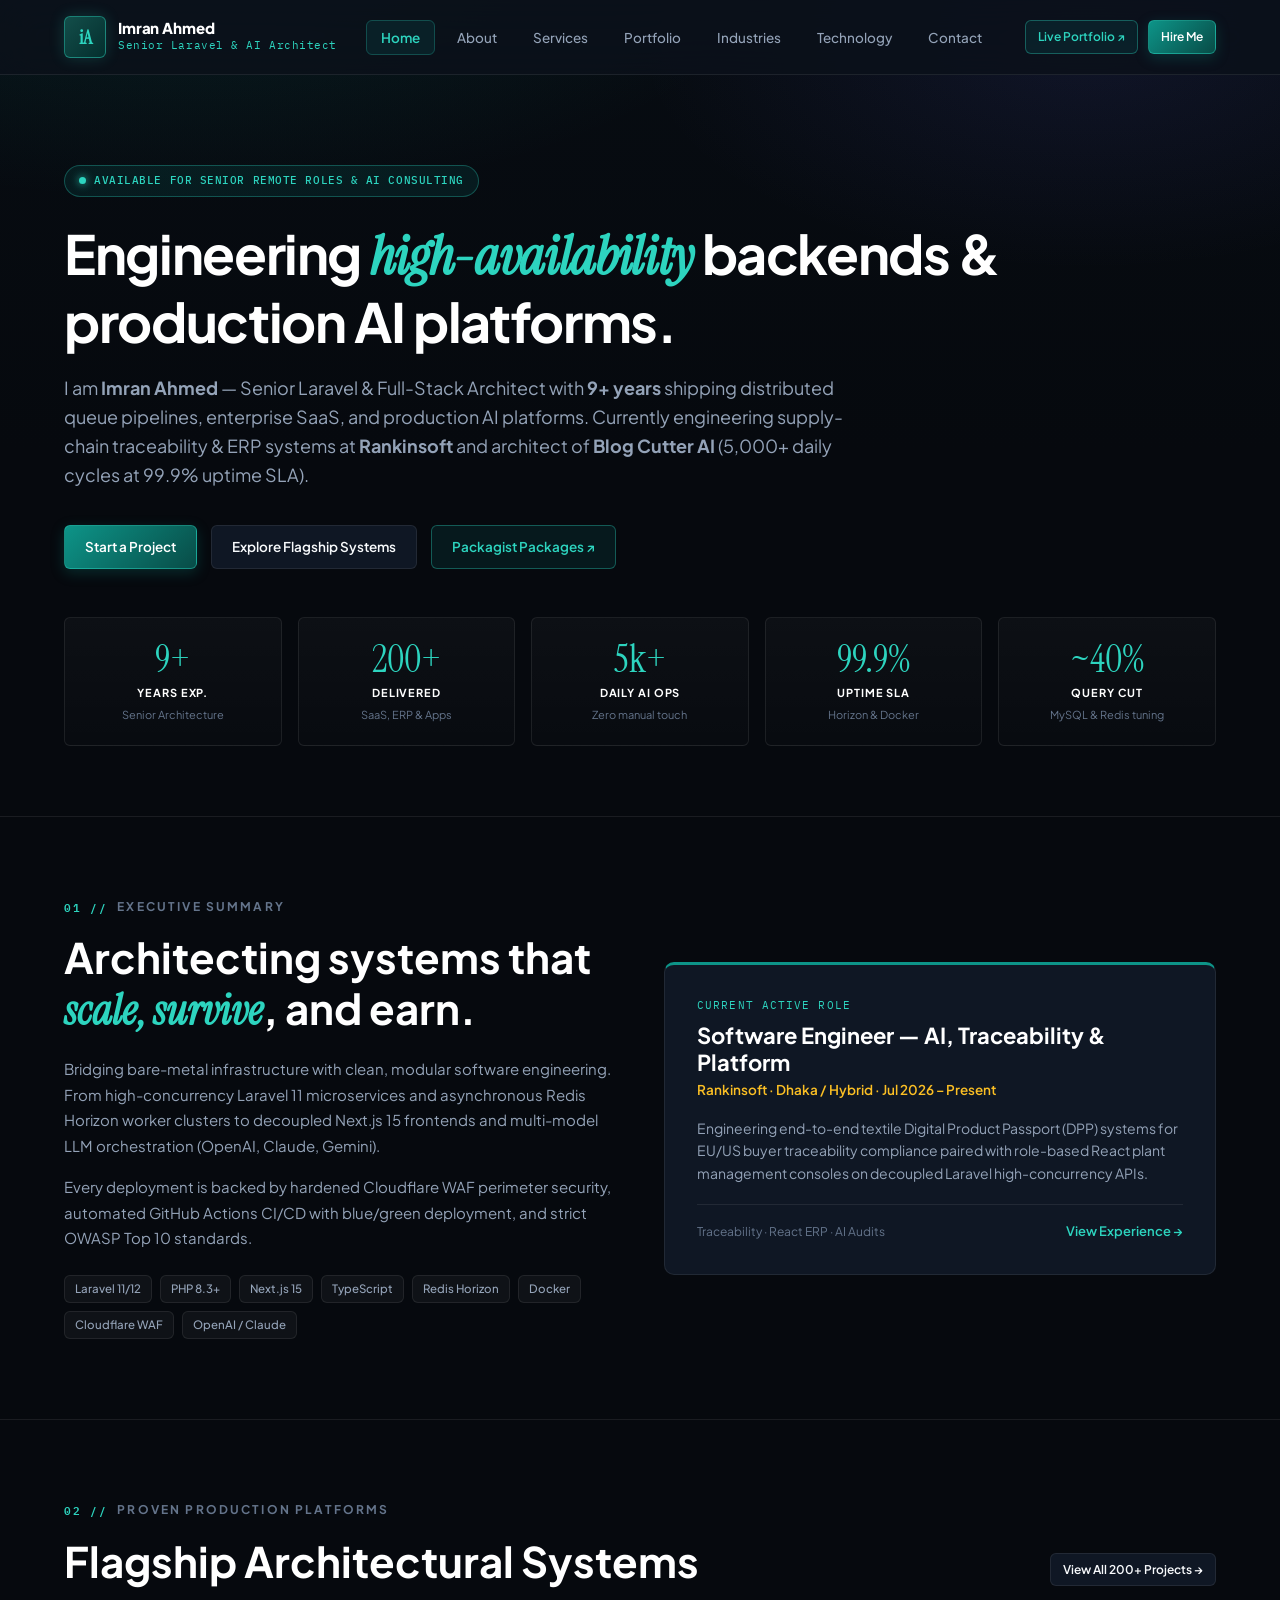
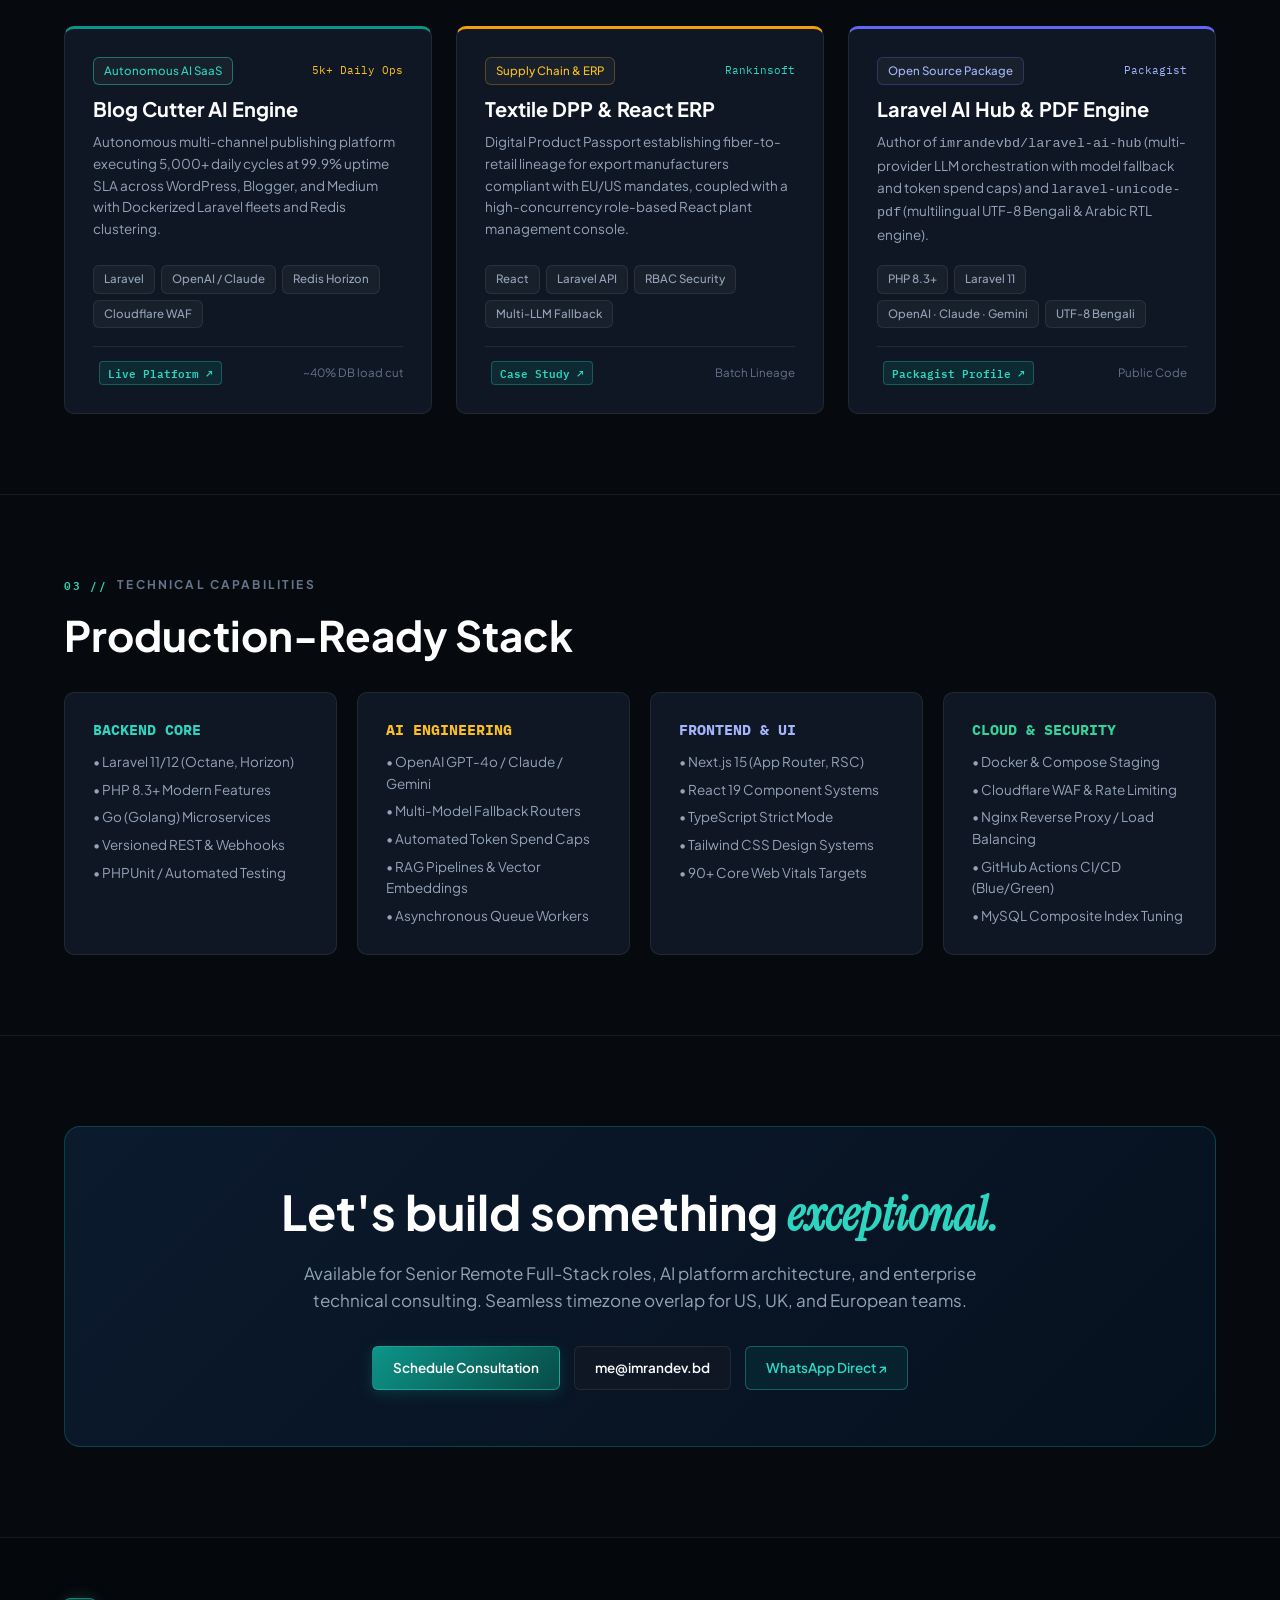
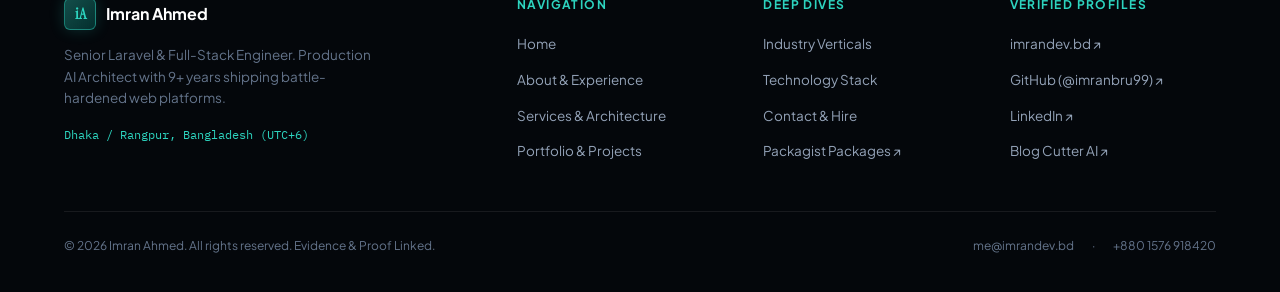
==== commit 8655859c: "feat: modernize GitHub profile README and web portfolio with 2026 CV milestones" ====
--- a/index.html
+++ b/index.html
@@ -1,495 +1,354 @@
-<!DOCTYPE html>
-<html lang="en">
-<head>
-  <meta charset="UTF-8" />
-  <meta name="viewport" content="width=device-width, initial-scale=1.0" />
-  <title>Imran Ahmed | Full Stack Developer & Software Architect</title>
-  <meta name="description" content="Imran Ahmed — Full Stack Developer and Principal Software Engineer. Laravel, Next.js, AI automation, SaaS architecture, and enterprise web systems. Visit imrandev.bd for full portfolio." />
-  <meta name="keywords" content="Imran Ahmed, Full Stack Developer, Laravel Developer, Next.js Developer, AI Integration, Software Architect, Bangladesh Developer, Ranking Soft" />
-  <meta name="robots" content="index,follow" />
-  <meta name="author" content="Imran Ahmed" />
-  <link rel="canonical" href="https://imrandev.bd/" />
-</head>
-<body style="margin:0;background:#040b14;color:#e5eefb;font-family:Georgia,'Times New Roman',serif;line-height:1.65;">
-  <div style="max-width:1200px;margin:0 auto;padding:0 28px;">
-
-    <!-- NAV -->
-    <header style="position:sticky;top:0;z-index:10;background:rgba(4,11,20,0.96);border-bottom:1px solid #1e3a5f;padding:20px 0;">
-      <div style="display:flex;flex-wrap:wrap;align-items:center;justify-content:space-between;gap:16px;">
-        <a href="index.html" style="text-decoration:none;">
-          <div style="font-size:11px;letter-spacing:3px;text-transform:uppercase;color:#60a5fa;font-weight:700;">Imran Ahmed</div>
-          <div style="font-size:18px;font-weight:700;color:#ffffff;font-family:Arial,Helvetica,sans-serif;">Full Stack Developer</div>
-        </a>
-        <nav style="display:flex;flex-wrap:wrap;gap:18px;font-family:Arial,Helvetica,sans-serif;font-size:14px;">
-          <a href="index.html" style="color:#cbd5e1;text-decoration:none;">Home</a>
-          <a href="about.html" style="color:#cbd5e1;text-decoration:none;">About</a>
-          <a href="services.html" style="color:#cbd5e1;text-decoration:none;">Services</a>
-          <a href="portfolio.html" style="color:#cbd5e1;text-decoration:none;">Portfolio</a>
-          <a href="industry.html" style="color:#cbd5e1;text-decoration:none;">Industry</a>
-          <a href="technology.html" style="color:#cbd5e1;text-decoration:none;">Technology</a>
-          <a href="contact.html" style="color:#cbd5e1;text-decoration:none;">Contact</a>
-          <a href="https://imrandev.bd/" style="color:#60a5fa;text-decoration:none;" target="_blank" rel="noopener noreferrer">imrandev.bd</a>
-        </nav>
-      </div>
-    </header>
-
-    <!-- SECTION 1: HERO -->
-    <section style="padding:80px 0 60px 0;border-bottom:1px solid #1e3a5f;">
-      <div style="display:inline-block;padding:7px 16px;border:1px solid #1d4ed8;color:#93c5fd;font-size:11px;font-weight:700;letter-spacing:2px;text-transform:uppercase;font-family:Arial,Helvetica,sans-serif;margin-bottom:24px;">Available for Lead Engineering &amp; Consulting</div>
-      <h1 style="font-size:clamp(36px,6vw,68px);line-height:1.08;margin:0 0 24px 0;color:#ffffff;font-family:Arial,Helvetica,sans-serif;font-weight:800;max-width:900px;">Engineering <span style="color:#60a5fa;">Enterprise</span> Web Architecture.</h1>
-      <p style="font-size:20px;max-width:760px;color:#94a3b8;margin:0 0 32px 0;font-family:Arial,Helvetica,sans-serif;">I am Imran Ahmed — Principal Software Engineer with 9+ years shipping Laravel SaaS, Next.js products, and production AI systems. Currently Full Stack Developer at <strong style="color:#e2e8f0;">Ranking Soft</strong> (from July 2026). You get architecture, delivery, and accountability — not ticket-taking.</p>
-      <div style="display:flex;flex-wrap:wrap;gap:14px;margin-bottom:40px;font-family:Arial,Helvetica,sans-serif;">
-        <a href="contact.html" style="text-decoration:none;background:#2563eb;color:#fff;padding:16px 28px;font-weight:700;font-size:15px;">Start a Project</a>
-        <a href="portfolio.html" style="text-decoration:none;background:transparent;color:#e2e8f0;padding:16px 28px;font-weight:700;font-size:15px;border:1px solid #334155;">Explore My Work</a>
-        <a href="https://imrandev.bd/" style="text-decoration:none;background:transparent;color:#60a5fa;padding:16px 28px;font-weight:700;font-size:15px;border:1px solid #1d4ed8;" target="_blank" rel="noopener noreferrer">Full Portfolio Site</a>
-      </div>
-      <div style="display:flex;flex-wrap:wrap;gap:20px;font-family:Arial,Helvetica,sans-serif;font-size:11px;font-weight:700;letter-spacing:2px;text-transform:uppercase;color:#475569;">
-        <span>Blog Cutter AI</span><span style="color:#1e3a5f;">|</span>
-        <span>Ranking Soft</span><span style="color:#1e3a5f;">|</span>
-        <span>DEVBAP</span><span style="color:#1e3a5f;">|</span>
-        <span>SONY IT</span><span style="color:#1e3a5f;">|</span>
-        <span>100+ Projects</span>
-      </div>
-    </section>
-
-    <!-- SECTION 2: ABOUT THE ARCHITECT -->
-    <section style="padding:72px 0;border-bottom:1px solid #1e3a5f;">
-      <div style="display:grid;grid-template-columns:repeat(auto-fit,minmax(300px,1fr));gap:48px;align-items:start;">
-        <div>
-          <div style="font-size:11px;letter-spacing:2px;text-transform:uppercase;color:#60a5fa;font-weight:700;font-family:Arial,Helvetica,sans-serif;margin-bottom:16px;">About the Architect</div>
-          <h2 style="font-size:clamp(28px,4vw,44px);color:#fff;margin:0 0 20px 0;font-family:Arial,Helvetica,sans-serif;font-weight:700;line-height:1.15;">Building systems that scale, secure, and deliver.</h2>
-          <p style="color:#94a3b8;margin:0 0 16px 0;font-family:Arial,Helvetica,sans-serif;">As a Principal Software Engineer, my focus is bridging the gap between complex business requirements and robust, maintainable architecture. I don't just write code; I design solutions that ensure your enterprise operations run smoothly without technical debt.</p>
-          <p style="color:#94a3b8;margin:0 0 24px 0;font-family:Arial,Helvetica,sans-serif;">From high-performance <strong style="color:#e2e8f0;">Laravel APIs</strong> to lightning-fast <strong style="color:#e2e8f0;">Next.js frontends</strong> and advanced AI integrations, I bring a holistic, production-first mindset to every project — optimized for performance and Google Search Ranking (SEO).</p>
-          <ul style="list-style:none;padding:0;margin:0;font-family:Arial,Helvetica,sans-serif;">
-            <li style="color:#cbd5e1;padding:10px 0;border-bottom:1px solid #1e293b;">✓ 9+ Years of Enterprise Architecture Experience</li>
-            <li style="color:#cbd5e1;padding:10px 0;border-bottom:1px solid #1e293b;">✓ Expertise in SaaS, E-commerce &amp; AI Integrations</li>
-            <li style="color:#cbd5e1;padding:10px 0;">✓ Dedicated to Security, Performance &amp; Scalability</li>
-          </ul>
-        </div>
-        <div style="padding:36px;background:linear-gradient(145deg,#0c1a2e,#091220);border:1px solid #1e3a5f;">
-          <div style="font-size:48px;font-weight:800;color:#2563eb;font-family:Arial,Helvetica,sans-serif;margin-bottom:8px;">iA</div>
-          <div style="font-size:22px;font-weight:700;color:#fff;font-family:Arial,Helvetica,sans-serif;margin-bottom:4px;">Imran Ahmed</div>
-          <div style="font-size:13px;color:#60a5fa;letter-spacing:1px;text-transform:uppercase;font-family:Arial,Helvetica,sans-serif;margin-bottom:20px;">Principal Software Engineer</div>
-          <p style="color:#94a3b8;font-size:15px;margin:0 0 20px 0;font-family:Arial,Helvetica,sans-serif;font-style:italic;">"My goal is to make myself redundant. I write code so clean and documentation so thorough that your business thrives after handover."</p>
-          <a href="about.html" style="color:#60a5fa;text-decoration:none;font-family:Arial,Helvetica,sans-serif;font-weight:700;font-size:14px;">Read full biography →</a>
-        </div>
-      </div>
-    </section>
-
-    <!-- SECTION 3: BY THE NUMBERS -->
-    <section style="padding:72px 0;border-bottom:1px solid #1e3a5f;">
-      <div style="text-align:center;margin-bottom:48px;">
-        <div style="font-size:11px;letter-spacing:2px;text-transform:uppercase;color:#60a5fa;font-weight:700;font-family:Arial,Helvetica,sans-serif;margin-bottom:12px;">By the Numbers</div>
-        <h2 style="font-size:clamp(28px,4vw,40px);color:#fff;margin:0;font-family:Arial,Helvetica,sans-serif;font-weight:700;">Proven results from production-grade applications.</h2>
-      </div>
-      <div style="display:grid;grid-template-columns:repeat(auto-fit,minmax(200px,1fr));gap:20px;">
-        <div style="padding:32px 24px;background:#0a1628;border:1px solid #1e3a5f;text-align:center;">
-          <div style="font-size:42px;font-weight:800;color:#fbbf24;font-family:Arial,Helvetica,sans-serif;">9+</div>
-          <div style="font-size:13px;font-weight:700;color:#e2e8f0;text-transform:uppercase;letter-spacing:1px;font-family:Arial,Helvetica,sans-serif;margin:8px 0 4px 0;">Years Experience</div>
-          <div style="font-size:13px;color:#64748b;font-family:Arial,Helvetica,sans-serif;">Senior Full-Stack</div>
-        </div>
-        <div style="padding:32px 24px;background:#0a1628;border:1px solid #1e3a5f;text-align:center;">
-          <div style="font-size:42px;font-weight:800;color:#60a5fa;font-family:Arial,Helvetica,sans-serif;">100+</div>
-          <div style="font-size:13px;font-weight:700;color:#e2e8f0;text-transform:uppercase;letter-spacing:1px;font-family:Arial,Helvetica,sans-serif;margin:8px 0 4px 0;">Projects Delivered</div>
-          <div style="font-size:13px;color:#64748b;font-family:Arial,Helvetica,sans-serif;">SaaS, WP &amp; custom apps</div>
-        </div>
-        <div style="padding:32px 24px;background:#0a1628;border:1px solid #1e3a5f;text-align:center;">
-          <div style="font-size:42px;font-weight:800;color:#4ade80;font-family:Arial,Helvetica,sans-serif;">40%</div>
-          <div style="font-size:13px;font-weight:700;color:#e2e8f0;text-transform:uppercase;letter-spacing:1px;font-family:Arial,Helvetica,sans-serif;margin:8px 0 4px 0;">Faster Performance</div>
-          <div style="font-size:13px;color:#64748b;font-family:Arial,Helvetica,sans-serif;">Query &amp; load reductions</div>
-        </div>
-        <div style="padding:32px 24px;background:#0a1628;border:1px solid #1e3a5f;text-align:center;">
-          <div style="font-size:42px;font-weight:800;color:#a78bfa;font-family:Arial,Helvetica,sans-serif;">5k+</div>
-          <div style="font-size:13px;font-weight:700;color:#e2e8f0;text-transform:uppercase;letter-spacing:1px;font-family:Arial,Helvetica,sans-serif;margin:8px 0 4px 0;">AI Operations</div>
-          <div style="font-size:13px;color:#64748b;font-family:Arial,Helvetica,sans-serif;">Daily automated jobs</div>
-        </div>
-      </div>
-    </section>
-
-    <!-- SECTION 4: WHY CLIENTS CHOOSE ME -->
-    <section style="padding:72px 0;border-bottom:1px solid #1e3a5f;">
-      <div style="max-width:680px;margin-bottom:48px;">
-        <div style="font-size:11px;letter-spacing:2px;text-transform:uppercase;color:#4ade80;font-weight:700;font-family:Arial,Helvetica,sans-serif;margin-bottom:12px;">Why Clients Choose Me</div>
-        <h2 style="font-size:clamp(28px,4vw,40px);color:#fff;margin:0 0 16px 0;font-family:Arial,Helvetica,sans-serif;font-weight:700;line-height:1.2;">The difference between hiring code and hiring an architect.</h2>
-        <p style="color:#94a3b8;margin:0;font-family:Arial,Helvetica,sans-serif;">Agencies rotate juniors. Freelancers disappear after launch. I stay accountable for architecture, security, performance, and handover — the parts that decide whether your product survives year two.</p>
-      </div>
-      <div style="display:grid;grid-template-columns:repeat(auto-fit,minmax(280px,1fr));gap:20px;">
-        <div style="padding:28px;background:#0a1628;border:1px solid #1e293b;">
-          <div style="font-size:13px;font-weight:700;color:#60a5fa;text-transform:uppercase;letter-spacing:1px;font-family:Arial,Helvetica,sans-serif;margin-bottom:10px;">01</div>
-          <h3 style="color:#fff;margin:0 0 10px 0;font-family:Arial,Helvetica,sans-serif;font-size:18px;">Business outcomes first</h3>
-          <p style="color:#94a3b8;margin:0;font-family:Arial,Helvetica,sans-serif;font-size:15px;">Every module is scoped against revenue, ops time saved, or risk reduced — not vanity features.</p>
-        </div>
-        <div style="padding:28px;background:#0a1628;border:1px solid #1e293b;">
-          <div style="font-size:13px;font-weight:700;color:#60a5fa;text-transform:uppercase;letter-spacing:1px;font-family:Arial,Helvetica,sans-serif;margin-bottom:10px;">02</div>
-          <h3 style="color:#fff;margin:0 0 10px 0;font-family:Arial,Helvetica,sans-serif;font-size:18px;">Security baked in</h3>
-          <p style="color:#94a3b8;margin:0;font-family:Arial,Helvetica,sans-serif;font-size:15px;">RBAC, JWT/OAuth2, OWASP hygiene, and Cloudflare WAF experience from real production estates.</p>
-        </div>
-        <div style="padding:28px;background:#0a1628;border:1px solid #1e293b;">
-          <div style="font-size:13px;font-weight:700;color:#60a5fa;text-transform:uppercase;letter-spacing:1px;font-family:Arial,Helvetica,sans-serif;margin-bottom:10px;">03</div>
-          <h3 style="color:#fff;margin:0 0 10px 0;font-family:Arial,Helvetica,sans-serif;font-size:18px;">Measured performance</h3>
-          <p style="color:#94a3b8;margin:0;font-family:Arial,Helvetica,sans-serif;font-size:15px;">Documented 35–40% load reductions and 90+ Core Web Vitals targets — not Lighthouse screenshots alone.</p>
-        </div>
-        <div style="padding:28px;background:#0a1628;border:1px solid #1e293b;">
-          <div style="font-size:13px;font-weight:700;color:#60a5fa;text-transform:uppercase;letter-spacing:1px;font-family:Arial,Helvetica,sans-serif;margin-bottom:10px;">04</div>
-          <h3 style="color:#fff;margin:0 0 10px 0;font-family:Arial,Helvetica,sans-serif;font-size:18px;">Production AI, not demos</h3>
-          <p style="color:#94a3b8;margin:0;font-family:Arial,Helvetica,sans-serif;font-size:15px;">OpenAI/Claude pipelines with queues, rate limits, and cost controls — 5,000+ daily ops experience.</p>
-        </div>
-        <div style="padding:28px;background:#0a1628;border:1px solid #1e293b;">
-          <div style="font-size:13px;font-weight:700;color:#60a5fa;text-transform:uppercase;letter-spacing:1px;font-family:Arial,Helvetica,sans-serif;margin-bottom:10px;">05</div>
-          <h3 style="color:#fff;margin:0 0 10px 0;font-family:Arial,Helvetica,sans-serif;font-size:18px;">Full-stack ownership</h3>
-          <p style="color:#94a3b8;margin:0;font-family:Arial,Helvetica,sans-serif;font-size:15px;">Laravel APIs + Next.js UIs + WordPress automation in one partner. Fewer handoffs, fewer surprises.</p>
-        </div>
-        <div style="padding:28px;background:#0a1628;border:1px solid #1e293b;">
-          <div style="font-size:13px;font-weight:700;color:#60a5fa;text-transform:uppercase;letter-spacing:1px;font-family:Arial,Helvetica,sans-serif;margin-bottom:10px;">06</div>
-          <h3 style="color:#fff;margin:0 0 10px 0;font-family:Arial,Helvetica,sans-serif;font-size:18px;">US / UK / EU overlap</h3>
-          <p style="color:#94a3b8;margin:0;font-family:Arial,Helvetica,sans-serif;font-size:15px;">Proactive updates on Slack/Jira, weekly staging builds, and documentation your team can run without me.</p>
-        </div>
-      </div>
-    </section>
-
-    <!-- SECTION 5: TECHNICAL ARSENAL -->
-    <section style="padding:72px 0;border-bottom:1px solid #1e3a5f;">
-      <div style="text-align:center;max-width:700px;margin:0 auto 48px auto;">
-        <div style="font-size:11px;letter-spacing:2px;text-transform:uppercase;color:#60a5fa;font-weight:700;font-family:Arial,Helvetica,sans-serif;margin-bottom:12px;">Senior Technical Arsenal</div>
-        <h2 style="font-size:clamp(28px,4vw,40px);color:#fff;margin:0 0 16px 0;font-family:Arial,Helvetica,sans-serif;font-weight:700;">A complete production stack.</h2>
-        <p style="color:#94a3b8;margin:0;font-family:Arial,Helvetica,sans-serif;">I don't just know the syntax; I know how to architect scalable solutions — from Laravel backends to Next.js frontends.</p>
-      </div>
-      <div style="display:grid;grid-template-columns:repeat(auto-fit,minmax(280px,1fr));gap:20px;">
-        <div style="padding:28px;background:linear-gradient(160deg,#0c1a2e,#091220);border:1px solid #1e3a5f;">
-          <h3 style="color:#fff;margin:0 0 10px 0;font-family:Arial,Helvetica,sans-serif;font-size:17px;">Enterprise Backend Architecture</h3>
-          <p style="color:#94a3b8;margin:0 0 16px 0;font-family:Arial,Helvetica,sans-serif;font-size:14px;">Building robust, secure, and scalable systems that power business logic.</p>
-          <div style="display:flex;flex-wrap:wrap;gap:8px;font-family:Arial,Helvetica,sans-serif;">
-            <span style="padding:5px 12px;background:#040b14;border:1px solid #1e293b;color:#94a3b8;font-size:12px;">Laravel 13</span>
-            <span style="padding:5px 12px;background:#040b14;border:1px solid #1e293b;color:#94a3b8;font-size:12px;">PHP 8.x</span>
-            <span style="padding:5px 12px;background:#040b14;border:1px solid #1e293b;color:#94a3b8;font-size:12px;">REST/GraphQL</span>
-            <span style="padding:5px 12px;background:#040b14;border:1px solid #1e293b;color:#94a3b8;font-size:12px;">Microservices</span>
-          </div>
-        </div>
-        <div style="padding:28px;background:linear-gradient(160deg,#0c1a2e,#091220);border:1px solid #1e3a5f;">
-          <h3 style="color:#fff;margin:0 0 10px 0;font-family:Arial,Helvetica,sans-serif;font-size:17px;">Modern Frontend &amp; SPAs</h3>
-          <p style="color:#94a3b8;margin:0 0 16px 0;font-family:Arial,Helvetica,sans-serif;font-size:14px;">Crafting pixel-perfect, reactive user experiences with modern JavaScript.</p>
-          <div style="display:flex;flex-wrap:wrap;gap:8px;font-family:Arial,Helvetica,sans-serif;">
-            <span style="padding:5px 12px;background:#040b14;border:1px solid #1e293b;color:#94a3b8;font-size:12px;">Next.js 15</span>
-            <span style="padding:5px 12px;background:#040b14;border:1px solid #1e293b;color:#94a3b8;font-size:12px;">React.js</span>
-            <span style="padding:5px 12px;background:#040b14;border:1px solid #1e293b;color:#94a3b8;font-size:12px;">TypeScript</span>
-            <span style="padding:5px 12px;background:#040b14;border:1px solid #1e293b;color:#94a3b8;font-size:12px;">Tailwind CSS</span>
-          </div>
-        </div>
-        <div style="padding:28px;background:linear-gradient(160deg,#0c1a2e,#091220);border:1px solid #1e3a5f;">
-          <h3 style="color:#fff;margin:0 0 10px 0;font-family:Arial,Helvetica,sans-serif;font-size:17px;">Database &amp; Cloud Infra</h3>
-          <p style="color:#94a3b8;margin:0 0 16px 0;font-family:Arial,Helvetica,sans-serif;font-size:14px;">Optimizing data flow for 100k+ users and ensuring high availability.</p>
-          <div style="display:flex;flex-wrap:wrap;gap:8px;font-family:Arial,Helvetica,sans-serif;">
-            <span style="padding:5px 12px;background:#040b14;border:1px solid #1e293b;color:#94a3b8;font-size:12px;">MySQL Optimize</span>
-            <span style="padding:5px 12px;background:#040b14;border:1px solid #1e293b;color:#94a3b8;font-size:12px;">Redis</span>
-            <span style="padding:5px 12px;background:#040b14;border:1px solid #1e293b;color:#94a3b8;font-size:12px;">Cloudflare WAF</span>
-            <span style="padding:5px 12px;background:#040b14;border:1px solid #1e293b;color:#94a3b8;font-size:12px;">Docker</span>
-          </div>
-        </div>
-        <div style="padding:28px;background:linear-gradient(160deg,#0c1a2e,#091220);border:1px solid #1e3a5f;">
-          <h3 style="color:#fff;margin:0 0 10px 0;font-family:Arial,Helvetica,sans-serif;font-size:17px;">AI Integration &amp; Workflow</h3>
-          <p style="color:#94a3b8;margin:0 0 16px 0;font-family:Arial,Helvetica,sans-serif;font-size:14px;">Leveraging LLMs to automate business operations and enhance SaaS features.</p>
-          <div style="display:flex;flex-wrap:wrap;gap:8px;font-family:Arial,Helvetica,sans-serif;">
-            <span style="padding:5px 12px;background:#040b14;border:1px solid #1e293b;color:#94a3b8;font-size:12px;">OpenAI API</span>
-            <span style="padding:5px 12px;background:#040b14;border:1px solid #1e293b;color:#94a3b8;font-size:12px;">Claude API</span>
-            <span style="padding:5px 12px;background:#040b14;border:1px solid #1e293b;color:#94a3b8;font-size:12px;">RAG</span>
-            <span style="padding:5px 12px;background:#040b14;border:1px solid #1e293b;color:#94a3b8;font-size:12px;">CI/CD</span>
-          </div>
-        </div>
-      </div>
-      <div style="text-align:center;margin-top:32px;">
-        <a href="technology.html" style="color:#60a5fa;text-decoration:none;font-family:Arial,Helvetica,sans-serif;font-weight:700;">View full technology stack →</a>
-      </div>
-    </section>
-
-    <!-- SECTION 6: FEATURED SERVICES -->
-    <section style="padding:72px 0;border-bottom:1px solid #1e3a5f;">
-      <div style="display:flex;flex-wrap:wrap;justify-content:space-between;align-items:end;gap:20px;margin-bottom:40px;">
-        <div>
-          <div style="font-size:11px;letter-spacing:2px;text-transform:uppercase;color:#38bdf8;font-weight:700;font-family:Arial,Helvetica,sans-serif;margin-bottom:12px;">Specialized Services</div>
-          <h2 style="font-size:clamp(28px,4vw,40px);color:#fff;margin:0;font-family:Arial,Helvetica,sans-serif;font-weight:700;">Pick the capability you need.</h2>
-        </div>
-        <a href="services.html" style="color:#60a5fa;text-decoration:none;font-family:Arial,Helvetica,sans-serif;font-weight:700;font-size:14px;">View all services →</a>
-      </div>
-      <div style="display:grid;grid-template-columns:repeat(auto-fit,minmax(280px,1fr));gap:20px;">
-        <a href="services.html" style="text-decoration:none;display:block;padding:28px;background:#0a1628;border:1px solid #1e293b;">
-          <div style="font-size:10px;font-weight:700;letter-spacing:2px;text-transform:uppercase;color:#475569;font-family:Arial,Helvetica,sans-serif;margin-bottom:10px;">Backend Engineering</div>
-          <h3 style="color:#fff;margin:0 0 8px 0;font-family:Arial,Helvetica,sans-serif;font-size:18px;">Laravel Development</h3>
-          <p style="color:#64748b;margin:0;font-family:Arial,Helvetica,sans-serif;font-size:14px;">Production Laravel systems that stay maintainable at scale.</p>
-        </a>
-        <a href="services.html" style="text-decoration:none;display:block;padding:28px;background:#0a1628;border:1px solid #1e293b;">
-          <div style="font-size:10px;font-weight:700;letter-spacing:2px;text-transform:uppercase;color:#475569;font-family:Arial,Helvetica,sans-serif;margin-bottom:10px;">Frontend Engineering</div>
-          <h3 style="color:#fff;margin:0 0 8px 0;font-family:Arial,Helvetica,sans-serif;font-size:18px;">Next.js / React</h3>
-          <p style="color:#64748b;margin:0;font-family:Arial,Helvetica,sans-serif;font-size:14px;">Interfaces that feel instant and rank cleanly on Google.</p>
-        </a>
-        <a href="services.html" style="text-decoration:none;display:block;padding:28px;background:#0a1628;border:1px solid #1e293b;">
-          <div style="font-size:10px;font-weight:700;letter-spacing:2px;text-transform:uppercase;color:#475569;font-family:Arial,Helvetica,sans-serif;margin-bottom:10px;">Applied AI</div>
-          <h3 style="color:#fff;margin:0 0 8px 0;font-family:Arial,Helvetica,sans-serif;font-size:18px;">AI Integration</h3>
-          <p style="color:#64748b;margin:0;font-family:Arial,Helvetica,sans-serif;font-size:14px;">LLM features that survive production traffic.</p>
-        </a>
-        <a href="services.html" style="text-decoration:none;display:block;padding:28px;background:#0a1628;border:1px solid #1e293b;">
-          <div style="font-size:10px;font-weight:700;letter-spacing:2px;text-transform:uppercase;color:#475569;font-family:Arial,Helvetica,sans-serif;margin-bottom:10px;">Product Engineering</div>
-          <h3 style="color:#fff;margin:0 0 8px 0;font-family:Arial,Helvetica,sans-serif;font-size:18px;">SaaS Platforms</h3>
-          <p style="color:#64748b;margin:0;font-family:Arial,Helvetica,sans-serif;font-size:14px;">SaaS cores built for real tenants, not slide decks.</p>
-        </a>
-        <a href="services.html" style="text-decoration:none;display:block;padding:28px;background:#0a1628;border:1px solid #1e293b;">
-          <div style="font-size:10px;font-weight:700;letter-spacing:2px;text-transform:uppercase;color:#475569;font-family:Arial,Helvetica,sans-serif;margin-bottom:10px;">Data Engineering</div>
-          <h3 style="color:#fff;margin:0 0 8px 0;font-family:Arial,Helvetica,sans-serif;font-size:18px;">Database Performance</h3>
-          <p style="color:#64748b;margin:0;font-family:Arial,Helvetica,sans-serif;font-size:14px;">Make the database the fastest part of your stack again.</p>
-        </a>
-        <a href="services.html" style="text-decoration:none;display:block;padding:28px;background:#0a1628;border:1px solid #1e293b;">
-          <div style="font-size:10px;font-weight:700;letter-spacing:2px;text-transform:uppercase;color:#475569;font-family:Arial,Helvetica,sans-serif;margin-bottom:10px;">Application Security</div>
-          <h3 style="color:#fff;margin:0 0 8px 0;font-family:Arial,Helvetica,sans-serif;font-size:18px;">Security &amp; WAF</h3>
-          <p style="color:#64748b;margin:0;font-family:Arial,Helvetica,sans-serif;font-size:14px;">Close the holes attackers actually use.</p>
-        </a>
-      </div>
-    </section>
-
-    <!-- SECTION 7: SELECTED RESULTS -->
-    <section style="padding:72px 0;border-bottom:1px solid #1e3a5f;">
-      <div style="margin-bottom:40px;">
-        <div style="font-size:11px;letter-spacing:2px;text-transform:uppercase;color:#fbbf24;font-weight:700;font-family:Arial,Helvetica,sans-serif;margin-bottom:12px;">Selected Results</div>
-        <h2 style="font-size:clamp(28px,4vw,40px);color:#fff;margin:0;font-family:Arial,Helvetica,sans-serif;font-weight:700;">Authentic delivery wins — not slideware claims.</h2>
-      </div>
-      <div style="display:grid;grid-template-columns:repeat(auto-fit,minmax(300px,1fr));gap:20px;">
-        <div style="padding:32px;background:#0a1628;border:1px solid #1e293b;">
-          <div style="display:flex;justify-content:space-between;align-items:start;margin-bottom:16px;">
-            <div>
-              <h3 style="color:#fff;margin:0 0 4px 0;font-family:Arial,Helvetica,sans-serif;font-size:20px;">Blog Cutter AI</h3>
-              <div style="color:#60a5fa;font-size:13px;font-family:Arial,Helvetica,sans-serif;">Principal Software Engineer</div>
-            </div>
-            <span style="padding:6px 14px;background:#172554;border:1px solid #1d4ed8;color:#93c5fd;font-size:11px;font-weight:700;font-family:Arial,Helvetica,sans-serif;">5,000+ daily AI ops</span>
-          </div>
-          <ul style="margin:0;padding:0;list-style:none;font-family:Arial,Helvetica,sans-serif;">
-            <li style="color:#94a3b8;font-size:14px;padding:6px 0;border-bottom:1px solid #1e293b;">✓ Architected AI SaaS + WordPress plugin automation</li>
-            <li style="color:#94a3b8;font-size:14px;padding:6px 0;border-bottom:1px solid #1e293b;">✓ Laravel APIs with JWT auth and rate limiting</li>
-            <li style="color:#94a3b8;font-size:14px;padding:6px 0;border-bottom:1px solid #1e293b;">✓ OpenAI &amp; Claude integrations for generation workflows</li>
-            <li style="color:#94a3b8;font-size:14px;padding:6px 0;">✓ MySQL optimization: ~40% faster across 1M+ records</li>
-          </ul>
-        </div>
-        <div style="padding:32px;background:#0a1628;border:1px solid #1e293b;">
-          <div style="display:flex;justify-content:space-between;align-items:start;margin-bottom:16px;">
-            <div>
-              <h3 style="color:#fff;margin:0 0 4px 0;font-family:Arial,Helvetica,sans-serif;font-size:20px;">Ranking Soft</h3>
-              <div style="color:#60a5fa;font-size:13px;font-family:Arial,Helvetica,sans-serif;">Full Stack Developer</div>
-            </div>
-            <span style="padding:6px 14px;background:#172554;border:1px solid #1d4ed8;color:#93c5fd;font-size:11px;font-weight:700;font-family:Arial,Helvetica,sans-serif;">Joined July 2026</span>
-          </div>
-          <ul style="margin:0;padding:0;list-style:none;font-family:Arial,Helvetica,sans-serif;">
-            <li style="color:#94a3b8;font-size:14px;padding:6px 0;border-bottom:1px solid #1e293b;">✓ Full-stack development on modern web platforms</li>
-            <li style="color:#94a3b8;font-size:14px;padding:6px 0;border-bottom:1px solid #1e293b;">✓ Laravel backend architecture and API design</li>
-            <li style="color:#94a3b8;font-size:14px;padding:6px 0;border-bottom:1px solid #1e293b;">✓ Next.js frontend delivery and integration</li>
-            <li style="color:#94a3b8;font-size:14px;padding:6px 0;">✓ Production-focused development standards</li>
-          </ul>
-        </div>
-        <div style="padding:32px;background:#0a1628;border:1px solid #1e293b;">
-          <div style="display:flex;justify-content:space-between;align-items:start;margin-bottom:16px;">
-            <div>
-              <h3 style="color:#fff;margin:0 0 4px 0;font-family:Arial,Helvetica,sans-serif;font-size:20px;">DEVBAP</h3>
-              <div style="color:#60a5fa;font-size:13px;font-family:Arial,Helvetica,sans-serif;">Senior Laravel Developer</div>
-            </div>
-            <span style="padding:6px 14px;background:#172554;border:1px solid #1d4ed8;color:#93c5fd;font-size:11px;font-weight:700;font-family:Arial,Helvetica,sans-serif;">~35% load-time cut</span>
-          </div>
-          <ul style="margin:0;padding:0;list-style:none;font-family:Arial,Helvetica,sans-serif;">
-            <li style="color:#94a3b8;font-size:14px;padding:6px 0;border-bottom:1px solid #1e293b;">✓ Enterprise Laravel apps with clean OOP patterns</li>
-            <li style="color:#94a3b8;font-size:14px;padding:6px 0;border-bottom:1px solid #1e293b;">✓ REST APIs consumed by React/Next.js frontends</li>
-            <li style="color:#94a3b8;font-size:14px;padding:6px 0;border-bottom:1px solid #1e293b;">✓ RBAC and OAuth2 flows for multi-role products</li>
-            <li style="color:#94a3b8;font-size:14px;padding:6px 0;">✓ Redis caching and query profiling at scale</li>
-          </ul>
-        </div>
-        <div style="padding:32px;background:#0a1628;border:1px solid #1e293b;">
-          <div style="display:flex;justify-content:space-between;align-items:start;margin-bottom:16px;">
-            <div>
-              <h3 style="color:#fff;margin:0 0 4px 0;font-family:Arial,Helvetica,sans-serif;font-size:20px;">SONY IT</h3>
-              <div style="color:#60a5fa;font-size:13px;font-family:Arial,Helvetica,sans-serif;">Laravel Web Developer</div>
-            </div>
-            <span style="padding:6px 14px;background:#172554;border:1px solid #1d4ed8;color:#93c5fd;font-size:11px;font-weight:700;font-family:Arial,Helvetica,sans-serif;">15+ Laravel apps</span>
-          </div>
-          <ul style="margin:0;padding:0;list-style:none;font-family:Arial,Helvetica,sans-serif;">
-            <li style="color:#94a3b8;font-size:14px;padding:6px 0;border-bottom:1px solid #1e293b;">✓ E-commerce, CRM, and HRM systems delivered</li>
-            <li style="color:#94a3b8;font-size:14px;padding:6px 0;border-bottom:1px solid #1e293b;">✓ Laravel Passport across microservice auth</li>
-            <li style="color:#94a3b8;font-size:14px;padding:6px 0;border-bottom:1px solid #1e293b;">✓ PHPUnit and Laravel Dusk test pipelines</li>
-            <li style="color:#94a3b8;font-size:14px;padding:6px 0;">✓ Production-ready admin and API surfaces</li>
-          </ul>
-        </div>
-      </div>
-      <div style="text-align:center;margin-top:32px;">
-        <a href="about.html" style="color:#60a5fa;text-decoration:none;font-family:Arial,Helvetica,sans-serif;font-weight:700;">Full career timeline →</a>
-      </div>
-    </section>
-
-    <!-- SECTION 8: INDUSTRIES -->
-    <section style="padding:72px 0;border-bottom:1px solid #1e3a5f;">
-      <div style="text-align:center;max-width:640px;margin:0 auto 48px auto;">
-        <h2 style="font-size:clamp(28px,4vw,40px);color:#fff;margin:0 0 16px 0;font-family:Arial,Helvetica,sans-serif;font-weight:700;">Industries I build for</h2>
-        <p style="color:#94a3b8;margin:0;font-family:Arial,Helvetica,sans-serif;">From SaaS startups to manufacturing floors — software that respects how operators actually work.</p>
-      </div>
-      <div style="display:grid;grid-template-columns:repeat(auto-fit,minmax(240px,1fr));gap:20px;">
-        <a href="industry.html" style="text-decoration:none;display:block;padding:28px;background:#0a1628;border:1px solid #1e293b;">
-          <h3 style="color:#fff;margin:0 0 8px 0;font-family:Arial,Helvetica,sans-serif;font-size:17px;">SaaS &amp; AI Products</h3>
-          <p style="color:#64748b;margin:0;font-family:Arial,Helvetica,sans-serif;font-size:14px;">Multi-tenant platforms, billing events, and LLM features.</p>
-        </a>
-        <a href="industry.html" style="text-decoration:none;display:block;padding:28px;background:#0a1628;border:1px solid #1e293b;">
-          <h3 style="color:#fff;margin:0 0 8px 0;font-family:Arial,Helvetica,sans-serif;font-size:17px;">E-commerce &amp; Shopify</h3>
-          <p style="color:#64748b;margin:0;font-family:Arial,Helvetica,sans-serif;font-size:14px;">Headless storefronts, sync jobs, and conversion UX.</p>
-        </a>
-        <a href="industry.html" style="text-decoration:none;display:block;padding:28px;background:#0a1628;border:1px solid #1e293b;">
-          <h3 style="color:#fff;margin:0 0 8px 0;font-family:Arial,Helvetica,sans-serif;font-size:17px;">Garments &amp; Textile</h3>
-          <p style="color:#64748b;margin:0;font-family:Arial,Helvetica,sans-serif;font-size:14px;">Factory tracking, QC workflows, and buyer reporting AI.</p>
-        </a>
-        <a href="industry.html" style="text-decoration:none;display:block;padding:28px;background:#0a1628;border:1px solid #1e293b;">
-          <h3 style="color:#fff;margin:0 0 8px 0;font-family:Arial,Helvetica,sans-serif;font-size:17px;">Healthcare &amp; Fintech</h3>
-          <p style="color:#64748b;margin:0;font-family:Arial,Helvetica,sans-serif;font-size:14px;">Patient CRM, payment automation, and compliance-ready systems.</p>
-        </a>
-      </div>
-    </section>
-
-    <!-- SECTION 9: WORKFLOW -->
-    <section style="padding:72px 0;border-bottom:1px solid #1e3a5f;">
-      <div style="display:grid;grid-template-columns:repeat(auto-fit,minmax(300px,1fr));gap:48px;">
-        <div>
-          <div style="font-size:11px;letter-spacing:2px;text-transform:uppercase;color:#60a5fa;font-weight:700;font-family:Arial,Helvetica,sans-serif;margin-bottom:12px;">My Workflow</div>
-          <h2 style="font-size:clamp(28px,4vw,40px);color:#fff;margin:0 0 16px 0;font-family:Arial,Helvetica,sans-serif;font-weight:700;line-height:1.2;">From idea to <span style="color:#475569;">enterprise scale</span></h2>
-          <p style="color:#94a3b8;margin:0 0 28px 0;font-family:Arial,Helvetica,sans-serif;">A process designed to mitigate risk, ensure security, and deliver a product ready for real-world traffic.</p>
-          <div style="padding:24px;background:#0c1a2e;border:1px solid #1d4ed8;">
-            <div style="font-weight:700;color:#fff;font-family:Arial,Helvetica,sans-serif;margin-bottom:8px;">The Senior Difference</div>
-            <p style="color:#94a3b8;margin:0;font-family:Arial,Helvetica,sans-serif;font-size:14px;">Junior devs write code that works for now. I write code that works <strong style="color:#e2e8f0;">2 years from now</strong> — maintainable, secure, and fully documented.</p>
-          </div>
-        </div>
-        <div style="display:grid;gap:16px;">
-          <div style="padding:24px;background:#0a1628;border:1px solid #1e293b;">
-            <h3 style="color:#fff;margin:0 0 8px 0;font-family:Arial,Helvetica,sans-serif;font-size:16px;">1. Architecture &amp; Scoping</h3>
-            <p style="color:#94a3b8;margin:0 0 12px 0;font-family:Arial,Helvetica,sans-serif;font-size:14px;">Database schemas, API endpoints, and security protocols planned so the system can scale from Day 1.</p>
-            <div style="display:flex;flex-wrap:gap:8px;font-family:Arial,Helvetica,sans-serif;">
-              <span style="padding:4px 10px;background:#040b14;border:1px solid #1e293b;color:#64748b;font-size:11px;">Technical Requirements</span>
-              <span style="padding:4px 10px;background:#040b14;border:1px solid #1e293b;color:#64748b;font-size:11px;">ERD Design</span>
-              <span style="padding:4px 10px;background:#040b14;border:1px solid #1e293b;color:#64748b;font-size:11px;">Stack Selection</span>
-            </div>
-          </div>
-          <div style="padding:24px;background:#0a1628;border:1px solid #1e293b;">
-            <h3 style="color:#fff;margin:0 0 8px 0;font-family:Arial,Helvetica,sans-serif;font-size:16px;">2. Agile Development</h3>
-            <p style="color:#94a3b8;margin:0 0 12px 0;font-family:Arial,Helvetica,sans-serif;font-size:14px;">Modular OOP components with weekly staging builds so you can validate frontend-backend integration early.</p>
-            <div style="display:flex;flex-wrap:gap:8px;font-family:Arial,Helvetica,sans-serif;">
-              <span style="padding:4px 10px;background:#040b14;border:1px solid #1e293b;color:#64748b;font-size:11px;">RESTful APIs</span>
-              <span style="padding:4px 10px;background:#040b14;border:1px solid #1e293b;color:#64748b;font-size:11px;">Component UI</span>
-              <span style="padding:4px 10px;background:#040b14;border:1px solid #1e293b;color:#64748b;font-size:11px;">Weekly Staging</span>
-            </div>
-          </div>
-          <div style="padding:24px;background:#0a1628;border:1px solid #1e293b;">
-            <h3 style="color:#fff;margin:0 0 8px 0;font-family:Arial,Helvetica,sans-serif;font-size:16px;">3. Hardening &amp; Optimization</h3>
-            <p style="color:#94a3b8;margin:0 0 12px 0;font-family:Arial,Helvetica,sans-serif;font-size:14px;">Redis caching, MySQL profiling, and Cloudflare WAF — performance and security before launch.</p>
-            <div style="display:flex;flex-wrap:gap:8px;font-family:Arial,Helvetica,sans-serif;">
-              <span style="padding:4px 10px;background:#040b14;border:1px solid #1e293b;color:#64748b;font-size:11px;">Query Opt (−40%)</span>
-              <span style="padding:4px 10px;background:#040b14;border:1px solid #1e293b;color:#64748b;font-size:11px;">Security Audits</span>
-              <span style="padding:4px 10px;background:#040b14;border:1px solid #1e293b;color:#64748b;font-size:11px;">Load Testing</span>
-            </div>
-          </div>
-          <div style="padding:24px;background:#0a1628;border:1px solid #1e293b;">
-            <h3 style="color:#fff;margin:0 0 8px 0;font-family:Arial,Helvetica,sans-serif;font-size:16px;">4. CI/CD &amp; Handover</h3>
-            <p style="color:#94a3b8;margin:0 0 12px 0;font-family:Arial,Helvetica,sans-serif;font-size:14px;">Zero-drama deploys plus documentation so your team can own the codebase after go-live.</p>
-            <div style="display:flex;flex-wrap:gap:8px;font-family:Arial,Helvetica,sans-serif;">
-              <span style="padding:4px 10px;background:#040b14;border:1px solid #1e293b;color:#64748b;font-size:11px;">Auto Deployment</span>
-              <span style="padding:4px 10px;background:#040b14;border:1px solid #1e293b;color:#64748b;font-size:11px;">Documentation</span>
-              <span style="padding:4px 10px;background:#040b14;border:1px solid #1e293b;color:#64748b;font-size:11px;">Monitoring</span>
-            </div>
-          </div>
-        </div>
-      </div>
-    </section>
-
-    <!-- SECTION 10: TESTIMONIALS -->
-    <section style="padding:72px 0;border-bottom:1px solid #1e3a5f;">
-      <div style="text-align:center;margin-bottom:48px;">
-        <h2 style="font-size:clamp(28px,4vw,40px);color:#fff;margin:0 0 16px 0;font-family:Arial,Helvetica,sans-serif;font-weight:700;">Trusted by industry leaders.</h2>
-        <p style="color:#94a3b8;margin:0;font-family:Arial,Helvetica,sans-serif;">From scaling databases to securing SaaS apps — what clients say about delivery standards.</p>
-      </div>
-      <div style="display:grid;grid-template-columns:repeat(auto-fit,minmax(300px,1fr));gap:20px;">
-        <div style="padding:28px;background:#0a1628;border:1px solid #1e293b;">
-          <div style="color:#fbbf24;font-size:16px;margin-bottom:16px;">★★★★★</div>
-          <p style="color:#cbd5e1;margin:0 0 20px 0;font-family:Arial,Helvetica,sans-serif;font-size:15px;font-style:italic;">"Imran architected a secure Laravel backend that passed every security audit. His attention to RBAC and encryption is top-tier."</p>
-          <div style="font-weight:700;color:#fff;font-family:Arial,Helvetica,sans-serif;">Mr. Raheem B.</div>
-          <div style="color:#64748b;font-size:13px;font-family:Arial,Helvetica,sans-serif;">Director of HealthTech</div>
-        </div>
-        <div style="padding:28px;background:#0a1628;border:1px solid #1e293b;">
-          <div style="color:#fbbf24;font-size:16px;margin-bottom:16px;">★★★★★</div>
-          <p style="color:#cbd5e1;margin:0 0 20px 0;font-family:Arial,Helvetica,sans-serif;font-size:15px;font-style:italic;">"We had a messy 5-year-old codebase. Imran refactored it into clean PHP without breaking live features. Saved us months of debt."</p>
-          <div style="font-weight:700;color:#fff;font-family:Arial,Helvetica,sans-serif;">Mrs. Nellie H.</div>
-          <div style="color:#64748b;font-size:13px;font-family:Arial,Helvetica,sans-serif;">VP of Engineering</div>
-        </div>
-        <div style="padding:28px;background:#0a1628;border:1px solid #1e293b;">
-          <div style="color:#fbbf24;font-size:16px;margin-bottom:16px;">★★★★★</div>
-          <p style="color:#cbd5e1;margin:0 0 20px 0;font-family:Arial,Helvetica,sans-serif;font-size:15px;font-style:italic;">"Performance was our bottleneck. Imran optimized our MySQL queries handling 100k+ daily users with zero lag."</p>
-          <div style="font-weight:700;color:#fff;font-family:Arial,Helvetica,sans-serif;">Dr. Juvenal G.</div>
-          <div style="color:#64748b;font-size:13px;font-family:Arial,Helvetica,sans-serif;">Founder, ScaleUp SaaS</div>
-        </div>
-      </div>
-    </section>
-
-    <!-- SECTION 11: FAQ -->
-    <section style="padding:72px 0;border-bottom:1px solid #1e3a5f;">
-      <div style="text-align:center;margin-bottom:48px;">
-        <div style="font-size:11px;letter-spacing:2px;text-transform:uppercase;color:#60a5fa;font-weight:700;font-family:Arial,Helvetica,sans-serif;margin-bottom:12px;">Expert Insights</div>
-        <h2 style="font-size:clamp(28px,4vw,40px);color:#fff;margin:0;font-family:Arial,Helvetica,sans-serif;font-weight:700;">Everything you need to know.</h2>
-      </div>
-      <div style="display:grid;grid-template-columns:repeat(auto-fit,minmax(300px,1fr));gap:20px;">
-        <div style="padding:28px;background:#0a1628;border:1px solid #1e293b;">
-          <h3 style="color:#fff;margin:0 0 10px 0;font-family:Arial,Helvetica,sans-serif;font-size:16px;">Do you work with legacy spaghetti code?</h3>
-          <p style="color:#94a3b8;margin:0;font-family:Arial,Helvetica,sans-serif;font-size:14px;">Yes. I specialize in refactoring complex systems into modern OOP without downtime — using patterns that keep delivery moving.</p>
-        </div>
-        <div style="padding:28px;background:#0a1628;border:1px solid #1e293b;">
-          <h3 style="color:#fff;margin:0 0 10px 0;font-family:Arial,Helvetica,sans-serif;font-size:16px;">How do you ensure the app handles high traffic?</h3>
-          <p style="color:#94a3b8;margin:0;font-family:Arial,Helvetica,sans-serif;font-size:14px;">MySQL indexing, Redis caching, careful query design, and server tuning — measured against your real peak traffic.</p>
-        </div>
-        <div style="padding:28px;background:#0a1628;border:1px solid #1e293b;">
-          <h3 style="color:#fff;margin:0 0 10px 0;font-family:Arial,Helvetica,sans-serif;font-size:16px;">What is your approach to security?</h3>
-          <p style="color:#94a3b8;margin:0;font-family:Arial,Helvetica,sans-serif;font-size:14px;">OWASP-minded defaults, strict RBAC, sanitization, and Cloudflare WAF rules tuned to reduce false positives.</p>
-        </div>
-        <div style="padding:28px;background:#0a1628;border:1px solid #1e293b;">
-          <h3 style="color:#fff;margin:0 0 10px 0;font-family:Arial,Helvetica,sans-serif;font-size:16px;">Can you build and integrate AI features?</h3>
-          <p style="color:#94a3b8;margin:0;font-family:Arial,Helvetica,sans-serif;font-size:14px;">Yes — OpenAI/Claude integrations with queues, budgets, and RAG patterns. Production AI, not demos.</p>
-        </div>
-        <div style="padding:28px;background:#0a1628;border:1px solid #1e293b;">
-          <h3 style="color:#fff;margin:0 0 10px 0;font-family:Arial,Helvetica,sans-serif;font-size:16px;">Are you comfortable with US/UK/EU time zones?</h3>
-          <p style="color:#94a3b8;margin:0;font-family:Arial,Helvetica,sans-serif;font-size:14px;">Yes. I overlap Western hours with proactive updates via Slack, Jira, or Trello.</p>
-        </div>
-        <div style="padding:28px;background:#0a1628;border:1px solid #1e293b;">
-          <h3 style="color:#fff;margin:0 0 10px 0;font-family:Arial,Helvetica,sans-serif;font-size:16px;">Do you provide documentation?</h3>
-          <p style="color:#94a3b8;margin:0;font-family:Arial,Helvetica,sans-serif;font-size:14px;">Always — READMEs, API docs (Swagger/Postman), and walkthroughs so your team can maintain the product.</p>
-        </div>
-      </div>
-    </section>
-
-    <!-- SECTION 12: FINAL CTA -->
-    <section style="padding:80px 0;">
-      <div style="padding:48px;background:linear-gradient(135deg,#0c1a2e 0%,#091220 50%,#0c1a2e 100%);border:1px solid #1d4ed8;text-align:center;">
-        <div style="display:inline-block;padding:6px 16px;background:#052e16;border:1px solid #166534;color:#86efac;font-size:12px;font-weight:700;font-family:Arial,Helvetica,sans-serif;margin-bottom:24px;">● Available for new projects (US/UK time zones)</div>
-        <h2 style="font-size:clamp(32px,5vw,52px);color:#fff;margin:0 0 16px 0;font-family:Arial,Helvetica,sans-serif;font-weight:800;line-height:1.15;">Stop managing tickets.<br /><span style="color:#60a5fa;">Start shipping features.</span></h2>
-        <p style="color:#94a3b8;margin:0 0 32px 0;font-family:Arial,Helvetica,sans-serif;font-size:18px;max-width:560px;margin-left:auto;margin-right:auto;">Free consultation. Clear scope. Response within 24 hours — contact form or WhatsApp.</p>
-        <div style="display:flex;flex-wrap:wrap;gap:14px;justify-content:center;font-family:Arial,Helvetica,sans-serif;">
-          <a href="contact.html" style="text-decoration:none;background:#2563eb;color:#fff;padding:16px 32px;font-weight:700;font-size:15px;">Let's discuss your project</a>
-          <a href="portfolio.html" style="text-decoration:none;background:transparent;color:#e2e8f0;padding:16px 32px;font-weight:700;font-size:15px;border:1px solid #334155;">View deployments</a>
-          <a href="https://imrandev.bd/" style="text-decoration:none;background:transparent;color:#60a5fa;padding:16px 32px;font-weight:700;font-size:15px;border:1px solid #1d4ed8;" target="_blank" rel="noopener noreferrer">imrandev.bd</a>
-        </div>
-      </div>
-    </section>
-
-    <!-- FOOTER -->
-    <footer style="padding:40px 0 60px 0;border-top:1px solid #1e3a5f;">
-      <div style="display:flex;flex-wrap:wrap;justify-content:space-between;gap:24px;align-items:center;font-family:Arial,Helvetica,sans-serif;">
-        <div>
-          <div style="font-weight:700;color:#fff;font-size:16px;margin-bottom:4px;">Imran Ahmed</div>
-          <div style="color:#64748b;font-size:13px;">Full Stack Developer &amp; Software Architect</div>
-        </div>
-        <div style="display:flex;flex-wrap:wrap;gap:20px;font-size:13px;">
-          <a href="about.html" style="color:#64748b;text-decoration:none;">About</a>
-          <a href="services.html" style="color:#64748b;text-decoration:none;">Services</a>
-          <a href="portfolio.html" style="color:#64748b;text-decoration:none;">Portfolio</a>
-          <a href="contact.html" style="color:#64748b;text-decoration:none;">Contact</a>
-          <a href="https://imrandev.bd/" style="color:#60a5fa;text-decoration:none;" target="_blank" rel="noopener noreferrer">imrandev.bd</a>
-        </div>
-        <div style="color:#475569;font-size:12px;">© 2026 Imran Ahmed. All rights reserved.</div>
-      </div>
-    </footer>
-
-  </div>
-</body>
-</html>
+<!DOCTYPE html>
+<html lang="en">
+<head>
+  <meta charset="UTF-8" />
+  <meta name="viewport" content="width=device-width, initial-scale=1.0" />
+  <title>Imran Ahmed — Senior Laravel &amp; Full-Stack Engineer | Production AI Architect</title>
+  <meta name="description" content="Imran Ahmed — Senior Laravel &amp; Full-Stack Engineer. 9+ years shipping high-availability backends, distributed queue pipelines, production AI, and SaaS platforms." />
+  <meta name="keywords" content="Imran Ahmed, Senior Laravel Engineer, Full-Stack Engineer, Production AI Architect, Laravel 11, Next.js 15, Rankinsoft, Blog Cutter AI, Packagist, Bangladesh" />
+  <meta name="author" content="Imran Ahmed" />
+  <meta name="robots" content="index, follow" />
+  <link rel="canonical" href="https://imrandev.bd/" />
+  <link rel="stylesheet" href="style.css" />
+</head>
+<body>
+
+  <!-- Navigation -->
+  <header class="navbar">
+    <div class="container nav-wrapper">
+      <a href="index.html" class="brand">
+        <div class="brand-seal">iA</div>
+        <div class="brand-info">
+          <div class="brand-name">Imran Ahmed</div>
+          <div class="brand-role">Senior Laravel &amp; AI Architect</div>
+        </div>
+      </a>
+      <ul class="nav-links">
+        <li><a href="index.html" class="active">Home</a></li>
+        <li><a href="about.html">About</a></li>
+        <li><a href="services.html">Services</a></li>
+        <li><a href="portfolio.html">Portfolio</a></li>
+        <li><a href="industry.html">Industries</a></li>
+        <li><a href="technology.html">Technology</a></li>
+        <li><a href="contact.html">Contact</a></li>
+      </ul>
+      <div class="nav-cta">
+        <a href="https://imrandev.bd" target="_blank" rel="noreferrer" class="btn btn-sm btn-outline-teal">Live Portfolio ↗</a>
+        <a href="contact.html" class="btn btn-sm btn-primary">Hire Me</a>
+      </div>
+    </div>
+  </header>
+
+  <!-- Hero Section -->
+  <main>
+    <section class="section section-hero">
+      <div class="container">
+        <div class="badge-pill" style="margin-bottom: 24px;">
+          <span class="status-dot"></span>
+          <span>Available for Senior Remote Roles &amp; AI Consulting</span>
+        </div>
+        
+        <h1 class="section-title" style="max-width: 960px;">
+          Engineering <span class="text-teal font-serif" style="font-style: italic;">high-availability</span> backends &amp; production AI platforms.
+        </h1>
+        
+        <p class="section-subtitle" style="margin-bottom: 36px;">
+          I am <strong>Imran Ahmed</strong> — Senior Laravel &amp; Full-Stack Architect with <strong>9+ years</strong> shipping distributed queue pipelines, enterprise SaaS, and production AI platforms. Currently engineering supply-chain traceability &amp; ERP systems at <strong>Rankinsoft</strong> and architect of <strong>Blog Cutter AI</strong> (5,000+ daily cycles at 99.9% uptime SLA).
+        </p>
+
+        <div style="display: flex; flex-wrap: wrap; gap: 14px; margin-bottom: 48px;">
+          <a href="contact.html" class="btn btn-primary">Start a Project</a>
+          <a href="portfolio.html" class="btn btn-secondary">Explore Flagship Systems</a>
+          <a href="https://packagist.org/packages/imrandevbd/" target="_blank" rel="noreferrer" class="btn btn-outline-teal">Packagist Packages ↗</a>
+        </div>
+
+        <!-- Key Impact Stats -->
+        <div class="grid-5" style="margin-top: 10px;">
+          <div class="stat-box">
+            <div class="stat-num">9+</div>
+            <div class="stat-label">Years Exp.</div>
+            <div class="stat-desc">Senior Architecture</div>
+          </div>
+          <div class="stat-box">
+            <div class="stat-num">200+</div>
+            <div class="stat-label">Delivered</div>
+            <div class="stat-desc">SaaS, ERP &amp; Apps</div>
+          </div>
+          <div class="stat-box">
+            <div class="stat-num">5k+</div>
+            <div class="stat-label">Daily AI Ops</div>
+            <div class="stat-desc">Zero manual touch</div>
+          </div>
+          <div class="stat-box">
+            <div class="stat-num">99.9%</div>
+            <div class="stat-label">Uptime SLA</div>
+            <div class="stat-desc">Horizon &amp; Docker</div>
+          </div>
+          <div class="stat-box">
+            <div class="stat-num">~40%</div>
+            <div class="stat-label">Query Cut</div>
+            <div class="stat-desc">MySQL &amp; Redis tuning</div>
+          </div>
+        </div>
+      </div>
+    </section>
+
+    <!-- Executive Summary & Current Focus -->
+    <section class="section">
+      <div class="container">
+        <div class="grid-2" style="align-items: center; gap: 48px;">
+          <div>
+            <div class="section-label">
+              <span class="num">01 //</span>
+              <span class="text">Executive Summary</span>
+            </div>
+            <h2 style="font-size: clamp(28px, 3.5vw, 42px); margin-bottom: 20px;">
+              Architecting systems that <span class="text-teal font-serif" style="font-style: italic;">scale, survive</span>, and earn.
+            </h2>
+            <p style="color: var(--text-muted); font-size: 15px; margin-bottom: 16px; line-height: 1.7;">
+              Bridging bare-metal infrastructure with clean, modular software engineering. From high-concurrency Laravel 11 microservices and asynchronous Redis Horizon worker clusters to decoupled Next.js 15 frontends and multi-model LLM orchestration (OpenAI, Claude, Gemini).
+            </p>
+            <p style="color: var(--text-muted); font-size: 15px; margin-bottom: 24px; line-height: 1.7;">
+              Every deployment is backed by hardened Cloudflare WAF perimeter security, automated GitHub Actions CI/CD with blue/green deployment, and strict OWASP Top 10 standards.
+            </p>
+            <div style="display: flex; flex-wrap: wrap; gap: 8px;">
+              <span class="chip">Laravel 11/12</span>
+              <span class="chip">PHP 8.3+</span>
+              <span class="chip">Next.js 15</span>
+              <span class="chip">TypeScript</span>
+              <span class="chip">Redis Horizon</span>
+              <span class="chip">Docker</span>
+              <span class="chip">Cloudflare WAF</span>
+              <span class="chip">OpenAI / Claude</span>
+            </div>
+          </div>
+
+          <div class="card card-top-teal" style="padding: 32px;">
+            <div style="font-family: var(--font-mono); font-size: 11px; text-transform: uppercase; color: var(--teal-glow); letter-spacing: 0.1em; margin-bottom: 8px;">Current Active Role</div>
+            <h3 style="font-size: 22px; margin-bottom: 4px;">Software Engineer — AI, Traceability &amp; Platform</h3>
+            <div style="color: var(--copper-glow); font-size: 13.5px; font-weight: 600; margin-bottom: 16px;">Rankinsoft · Dhaka / Hybrid · Jul 2026 – Present</div>
+            <p style="color: var(--text-muted); font-size: 14px; margin-bottom: 20px; line-height: 1.6;">
+              Engineering end-to-end textile Digital Product Passport (DPP) systems for EU/US buyer traceability compliance paired with role-based React plant management consoles on decoupled Laravel high-concurrency APIs.
+            </p>
+            <div style="display: flex; justify-content: space-between; align-items: center; border-top: 1px solid var(--border-subtle); padding-top: 16px;">
+              <span style="font-size: 12px; color: var(--text-dim);">Traceability · React ERP · AI Audits</span>
+              <a href="about.html" style="color: var(--teal-glow); font-size: 13px; font-weight: 600; text-decoration: none;">View Experience →</a>
+            </div>
+          </div>
+        </div>
+      </div>
+    </section>
+
+    <!-- Flagship Case Studies -->
+    <section class="section">
+      <div class="container">
+        <div style="display: flex; justify-content: space-between; align-items: flex-end; margin-bottom: 40px; flex-wrap: wrap; gap: 16px;">
+          <div>
+            <div class="section-label">
+              <span class="num">02 //</span>
+              <span class="text">Proven Production Platforms</span>
+            </div>
+            <h2 style="font-size: clamp(28px, 3.5vw, 42px);">Flagship Architectural Systems</h2>
+          </div>
+          <a href="portfolio.html" class="btn btn-sm btn-secondary">View All 200+ Projects →</a>
+        </div>
+
+        <div class="grid-3">
+          <!-- Card 1: Blog Cutter AI -->
+          <div class="card card-top-teal">
+            <div style="display: flex; justify-content: space-between; align-items: center; margin-bottom: 12px;">
+              <span class="chip" style="color: var(--teal-glow); border-color: var(--border-focus);">Autonomous AI SaaS</span>
+              <span style="font-family: var(--font-mono); font-size: 11px; color: var(--copper-glow);">5k+ Daily Ops</span>
+            </div>
+            <h3 style="font-size: 20px; margin-bottom: 10px;">Blog Cutter AI Engine</h3>
+            <p style="color: var(--text-muted); font-size: 13.5px; line-height: 1.6; margin-bottom: 20px; flex-grow: 1;">
+              Autonomous multi-channel publishing platform executing 5,000+ daily cycles at 99.9% uptime SLA across WordPress, Blogger, and Medium with Dockerized Laravel fleets and Redis clustering.
+            </p>
+            <div style="display: flex; flex-wrap: wrap; gap: 6px; margin-bottom: 18px;">
+              <span class="chip">Laravel</span>
+              <span class="chip">OpenAI / Claude</span>
+              <span class="chip">Redis Horizon</span>
+              <span class="chip">Cloudflare WAF</span>
+            </div>
+            <div style="display: flex; justify-content: space-between; align-items: center; border-top: 1px solid var(--border-subtle); padding-top: 14px;">
+              <a href="https://blogcutter.com" target="_blank" rel="noreferrer" class="proof-tag">Live Platform ↗</a>
+              <span style="font-size: 11.5px; color: var(--text-dim);">~40% DB load cut</span>
+            </div>
+          </div>
+
+          <!-- Card 2: Textile DPP & React ERP -->
+          <div class="card card-top-copper">
+            <div style="display: flex; justify-content: space-between; align-items: center; margin-bottom: 12px;">
+              <span class="chip" style="color: var(--copper-glow); border-color: rgba(245, 158, 11, 0.3);">Supply Chain &amp; ERP</span>
+              <span style="font-family: var(--font-mono); font-size: 11px; color: var(--teal-glow);">Rankinsoft</span>
+            </div>
+            <h3 style="font-size: 20px; margin-bottom: 10px;">Textile DPP &amp; React ERP</h3>
+            <p style="color: var(--text-muted); font-size: 13.5px; line-height: 1.6; margin-bottom: 20px; flex-grow: 1;">
+              Digital Product Passport establishing fiber-to-retail lineage for export manufacturers compliant with EU/US mandates, coupled with a high-concurrency role-based React plant management console.
+            </p>
+            <div style="display: flex; flex-wrap: wrap; gap: 6px; margin-bottom: 18px;">
+              <span class="chip">React</span>
+              <span class="chip">Laravel API</span>
+              <span class="chip">RBAC Security</span>
+              <span class="chip">Multi-LLM Fallback</span>
+            </div>
+            <div style="display: flex; justify-content: space-between; align-items: center; border-top: 1px solid var(--border-subtle); padding-top: 14px;">
+              <a href="portfolio.html" class="proof-tag">Case Study ↗</a>
+              <span style="font-size: 11.5px; color: var(--text-dim);">Batch Lineage</span>
+            </div>
+          </div>
+
+          <!-- Card 3: Packagist OSS Hub -->
+          <div class="card card-top-indigo">
+            <div style="display: flex; justify-content: space-between; align-items: center; margin-bottom: 12px;">
+              <span class="chip" style="color: #a5b4fc; border-color: rgba(99, 102, 241, 0.3);">Open Source Package</span>
+              <span style="font-family: var(--font-mono); font-size: 11px; color: #a5b4fc;">Packagist</span>
+            </div>
+            <h3 style="font-size: 20px; margin-bottom: 10px;">Laravel AI Hub &amp; PDF Engine</h3>
+            <p style="color: var(--text-muted); font-size: 13.5px; line-height: 1.6; margin-bottom: 20px; flex-grow: 1;">
+              Author of <code>imrandevbd/laravel-ai-hub</code> (multi-provider LLM orchestration with model fallback and token spend caps) and <code>laravel-unicode-pdf</code> (multilingual UTF-8 Bengali &amp; Arabic RTL engine).
+            </p>
+            <div style="display: flex; flex-wrap: wrap; gap: 6px; margin-bottom: 18px;">
+              <span class="chip">PHP 8.3+</span>
+              <span class="chip">Laravel 11</span>
+              <span class="chip">OpenAI · Claude · Gemini</span>
+              <span class="chip">UTF-8 Bengali</span>
+            </div>
+            <div style="display: flex; justify-content: space-between; align-items: center; border-top: 1px solid var(--border-subtle); padding-top: 14px;">
+              <a href="https://packagist.org/packages/imrandevbd/" target="_blank" rel="noreferrer" class="proof-tag">Packagist Profile ↗</a>
+              <span style="font-size: 11.5px; color: var(--text-dim);">Public Code</span>
+            </div>
+          </div>
+        </div>
+      </div>
+    </section>
+
+    <!-- Technical Architecture Matrix -->
+    <section class="section">
+      <div class="container">
+        <div class="section-label">
+          <span class="num">03 //</span>
+          <span class="text">Technical Capabilities</span>
+        </div>
+        <h2 style="font-size: clamp(28px, 3.5vw, 42px); margin-bottom: 32px;">Production-Ready Stack</h2>
+
+        <div class="grid-4">
+          <div class="card">
+            <h4 style="font-size: 15px; color: var(--teal-glow); margin-bottom: 12px; font-family: var(--font-mono); text-transform: uppercase;">Backend Core</h4>
+            <ul style="list-style: none; font-size: 13.5px; color: var(--text-muted); display: grid; gap: 6px;">
+              <li>• Laravel 11/12 (Octane, Horizon)</li>
+              <li>• PHP 8.3+ Modern Features</li>
+              <li>• Go (Golang) Microservices</li>
+              <li>• Versioned REST &amp; Webhooks</li>
+              <li>• PHPUnit / Automated Testing</li>
+            </ul>
+          </div>
+          <div class="card">
+            <h4 style="font-size: 15px; color: var(--copper-glow); margin-bottom: 12px; font-family: var(--font-mono); text-transform: uppercase;">AI Engineering</h4>
+            <ul style="list-style: none; font-size: 13.5px; color: var(--text-muted); display: grid; gap: 6px;">
+              <li>• OpenAI GPT-4o / Claude / Gemini</li>
+              <li>• Multi-Model Fallback Routers</li>
+              <li>• Automated Token Spend Caps</li>
+              <li>• RAG Pipelines &amp; Vector Embeddings</li>
+              <li>• Asynchronous Queue Workers</li>
+            </ul>
+          </div>
+          <div class="card">
+            <h4 style="font-size: 15px; color: #a5b4fc; margin-bottom: 12px; font-family: var(--font-mono); text-transform: uppercase;">Frontend &amp; UI</h4>
+            <ul style="list-style: none; font-size: 13.5px; color: var(--text-muted); display: grid; gap: 6px;">
+              <li>• Next.js 15 (App Router, RSC)</li>
+              <li>• React 19 Component Systems</li>
+              <li>• TypeScript Strict Mode</li>
+              <li>• Tailwind CSS Design Systems</li>
+              <li>• 90+ Core Web Vitals Targets</li>
+            </ul>
+          </div>
+          <div class="card">
+            <h4 style="font-size: 15px; color: #34d399; margin-bottom: 12px; font-family: var(--font-mono); text-transform: uppercase;">Cloud &amp; Security</h4>
+            <ul style="list-style: none; font-size: 13.5px; color: var(--text-muted); display: grid; gap: 6px;">
+              <li>• Docker &amp; Compose Staging</li>
+              <li>• Cloudflare WAF &amp; Rate Limiting</li>
+              <li>• Nginx Reverse Proxy / Load Balancing</li>
+              <li>• GitHub Actions CI/CD (Blue/Green)</li>
+              <li>• MySQL Composite Index Tuning</li>
+            </ul>
+          </div>
+        </div>
+      </div>
+    </section>
+
+    <!-- Call to Action Banner -->
+    <section class="section" style="border-bottom: none; padding: 90px 0;">
+      <div class="container">
+        <div style="background: linear-gradient(135deg, #0c1a2e 0%, #06111e 100%); border: 1px solid var(--border-teal); border-radius: var(--radius-lg); padding: 56px 48px; text-align: center; position: relative; overflow: hidden;">
+          <h2 style="font-size: clamp(30px, 4vw, 48px); margin-bottom: 16px;">
+            Let's build something <span class="text-teal font-serif" style="font-style: italic;">exceptional.</span>
+          </h2>
+          <p style="color: var(--text-muted); font-size: 17px; max-width: 680px; margin: 0 auto 32px auto;">
+            Available for Senior Remote Full-Stack roles, AI platform architecture, and enterprise technical consulting. Seamless timezone overlap for US, UK, and European teams.
+          </p>
+          <div style="display: flex; justify-content: center; flex-wrap: wrap; gap: 14px;">
+            <a href="contact.html" class="btn btn-primary">Schedule Consultation</a>
+            <a href="mailto:me@imrandev.bd" class="btn btn-secondary">me@imrandev.bd</a>
+            <a href="http://wa.me/+8801576918420" target="_blank" rel="noreferrer" class="btn btn-outline-teal">WhatsApp Direct ↗</a>
+          </div>
+        </div>
+      </div>
+    </section>
+  </main>
+
+  <!-- Footer -->
+  <footer class="footer">
+    <div class="container">
+      <div class="footer-top">
+        <div class="footer-col">
+          <div style="display: flex; align-items: center; gap: 10px; margin-bottom: 14px;">
+            <div class="brand-seal" style="width: 32px; height: 32px; font-size: 16px;">iA</div>
+            <strong style="color: #fff; font-size: 16px;">Imran Ahmed</strong>
+          </div>
+          <p style="color: var(--text-dim); font-size: 13.5px; max-width: 320px; line-height: 1.6; margin-bottom: 16px;">
+            Senior Laravel &amp; Full-Stack Engineer. Production AI Architect with 9+ years shipping battle-hardened web platforms.
+          </p>
+          <div style="color: var(--teal-glow); font-family: var(--font-mono); font-size: 12px;">Dhaka / Rangpur, Bangladesh (UTC+6)</div>
+        </div>
+        <div class="footer-col">
+          <h4>Navigation</h4>
+          <ul>
+            <li><a href="index.html">Home</a></li>
+            <li><a href="about.html">About &amp; Experience</a></li>
+            <li><a href="services.html">Services &amp; Architecture</a></li>
+            <li><a href="portfolio.html">Portfolio &amp; Projects</a></li>
+          </ul>
+        </div>
+        <div class="footer-col">
+          <h4>Deep Dives</h4>
+          <ul>
+            <li><a href="industry.html">Industry Verticals</a></li>
+            <li><a href="technology.html">Technology Stack</a></li>
+            <li><a href="contact.html">Contact &amp; Hire</a></li>
+            <li><a href="https://packagist.org/packages/imrandevbd/" target="_blank" rel="noreferrer">Packagist Packages ↗</a></li>
+          </ul>
+        </div>
+        <div class="footer-col">
+          <h4>Verified Profiles</h4>
+          <ul>
+            <li><a href="https://imrandev.bd" target="_blank" rel="noreferrer">imrandev.bd ↗</a></li>
+            <li><a href="https://github.com/imranbru99" target="_blank" rel="noreferrer">GitHub (@imranbru99) ↗</a></li>
+            <li><a href="https://linkedin.com/in/imranbru99" target="_blank" rel="noreferrer">LinkedIn ↗</a></li>
+            <li><a href="https://blogcutter.com" target="_blank" rel="noreferrer">Blog Cutter AI ↗</a></li>
+          </ul>
+        </div>
+      </div>
+      <div class="footer-bottom">
+        <div>&copy; 2026 Imran Ahmed. All rights reserved. Evidence &amp; Proof Linked.</div>
+        <div style="display: flex; gap: 18px;">
+          <a href="mailto:me@imrandev.bd" style="color: var(--text-dim); text-decoration: none;">me@imrandev.bd</a>
+          <span>·</span>
+          <a href="http://wa.me/+8801576918420" style="color: var(--text-dim); text-decoration: none;">+880 1576 918420</a>
+        </div>
+      </div>
+    </div>
+  </footer>
+
+</body>
+</html>
--- a/style.css
+++ b/style.css
@@ -0,0 +1,629 @@
+/* ==========================================================================
+   IMRAN AHMED — MODERN DESIGN SYSTEM & ARCHITECTURE STYLESHEET
+   Inspired by premium engineering portfolios: Dark obsidian, teal & copper accents,
+   glassmorphism, crisp typography (Plus Jakarta Sans, Instrument Serif, IBM Plex Mono)
+   ========================================================================== */
+
+@import url('https://fonts.googleapis.com/css2?family=IBM+Plex+Mono:wght@400;500;600&family=Instrument+Serif:ital@0;1&family=Plus+Jakarta+Sans:wght@300;400;500;600;700;800&display=swap');
+
+:root {
+  --bg-base: #06090e;
+  --bg-surface: #0b111a;
+  --bg-card: #0f1724;
+  --bg-card-hover: #141f30;
+  --bg-glass: rgba(11, 17, 26, 0.85);
+
+  --border-subtle: rgba(255, 255, 255, 0.08);
+  --border-focus: rgba(45, 212, 191, 0.45);
+  --border-teal: rgba(13, 148, 136, 0.35);
+
+  --text-main: #f8fafc;
+  --text-muted: #94a3b8;
+  --text-dim: #64748b;
+  --text-bright: #ffffff;
+
+  --teal-primary: #0d9488;
+  --teal-glow: #2dd4bf;
+  --teal-wash: rgba(13, 148, 136, 0.12);
+  --teal-deep: #084c47;
+
+  --copper-primary: #f59e0b;
+  --copper-glow: #fbbf24;
+  --copper-wash: rgba(245, 158, 11, 0.12);
+
+  --blue-primary: #3b82f6;
+  --indigo-accent: #6366f1;
+
+  --font-sans: 'Plus Jakarta Sans', -apple-system, BlinkMacSystemFont, 'Segoe UI', Roboto, sans-serif;
+  --font-serif: 'Instrument Serif', Georgia, serif;
+  --font-mono: 'IBM Plex Mono', monospace;
+
+  --transition-smooth: all 0.25s cubic-bezier(0.16, 1, 0.3, 1);
+  --radius-sm: 6px;
+  --radius-md: 10px;
+  --radius-lg: 16px;
+  --radius-full: 9999px;
+  --container-max: 1200px;
+}
+
+*, *::before, *::after {
+  box-sizing: border-box;
+  margin: 0;
+  padding: 0;
+}
+
+html {
+  font-size: 16px;
+  background-color: var(--bg-base);
+  color: var(--text-main);
+  font-family: var(--font-sans);
+  scroll-behavior: smooth;
+  -webkit-font-smoothing: antialiased;
+}
+
+body {
+  min-height: 100vh;
+  line-height: 1.6;
+  background: 
+    radial-gradient(1100px 500px at 15% -8%, rgba(13, 148, 136, 0.14), transparent 55%),
+    radial-gradient(900px 450px at 85% 5%, rgba(99, 102, 241, 0.10), transparent 50%),
+    linear-gradient(180deg, #070c12 0%, var(--bg-base) 450px);
+  background-attachment: fixed;
+  overflow-x: hidden;
+}
+
+/* Container */
+.container {
+  max-width: var(--container-max);
+  margin: 0 auto;
+  padding: 0 24px;
+}
+
+/* Typography Helpers */
+h1, h2, h3, h4, h5, h6 {
+  color: var(--text-bright);
+  font-weight: 700;
+  line-height: 1.2;
+}
+
+.font-serif {
+  font-family: var(--font-serif);
+}
+
+.font-mono {
+  font-family: var(--font-mono);
+}
+
+.text-teal {
+  color: var(--teal-glow) !important;
+}
+
+.text-copper {
+  color: var(--copper-glow) !important;
+}
+
+.text-muted {
+  color: var(--text-muted);
+}
+
+/* Navigation Bar */
+.navbar {
+  position: sticky;
+  top: 0;
+  z-index: 100;
+  background: var(--bg-glass);
+  backdrop-filter: blur(20px);
+  -webkit-backdrop-filter: blur(20px);
+  border-bottom: 1px solid var(--border-subtle);
+  padding: 16px 0;
+  transition: var(--transition-smooth);
+}
+
+.nav-wrapper {
+  display: flex;
+  align-items: center;
+  justify-content: space-between;
+  gap: 20px;
+}
+
+.brand {
+  display: flex;
+  align-items: center;
+  gap: 12px;
+  text-decoration: none;
+}
+
+.brand-seal {
+  width: 42px;
+  height: 42px;
+  border-radius: var(--radius-sm);
+  background: linear-gradient(135deg, #134e4a, #042f2e);
+  border: 1px solid var(--border-focus);
+  display: flex;
+  align-items: center;
+  justify-content: center;
+  color: var(--teal-glow);
+  font-family: var(--font-serif);
+  font-size: 20px;
+  font-weight: 700;
+  box-shadow: 0 0 15px rgba(45, 212, 191, 0.2);
+}
+
+.brand-info .brand-name {
+  font-size: 15px;
+  font-weight: 800;
+  letter-spacing: -0.01em;
+  color: var(--text-bright);
+  line-height: 1.2;
+}
+
+.brand-info .brand-role {
+  font-size: 11px;
+  font-family: var(--font-mono);
+  letter-spacing: 0.05em;
+  color: var(--teal-glow);
+}
+
+.nav-links {
+  display: flex;
+  align-items: center;
+  gap: 8px;
+  list-style: none;
+}
+
+.nav-links a {
+  text-decoration: none;
+  color: var(--text-muted);
+  font-size: 13.5px;
+  font-weight: 500;
+  padding: 8px 14px;
+  border-radius: var(--radius-sm);
+  transition: var(--transition-smooth);
+}
+
+.nav-links a:hover {
+  color: var(--text-bright);
+  background: rgba(255, 255, 255, 0.05);
+}
+
+.nav-links a.active {
+  color: var(--teal-glow);
+  background: var(--teal-wash);
+  border: 1px solid rgba(45, 212, 191, 0.25);
+  font-weight: 600;
+}
+
+.nav-cta {
+  display: flex;
+  align-items: center;
+  gap: 10px;
+}
+
+/* Mobile Nav Toggle */
+.mobile-toggle {
+  display: none;
+  background: transparent;
+  border: 1px solid var(--border-subtle);
+  color: var(--text-main);
+  padding: 8px 12px;
+  border-radius: var(--radius-sm);
+  cursor: pointer;
+}
+
+/* Buttons */
+.btn {
+  display: inline-flex;
+  align-items: center;
+  justify-content: center;
+  gap: 8px;
+  font-size: 13.5px;
+  font-weight: 600;
+  padding: 10px 20px;
+  border-radius: var(--radius-sm);
+  text-decoration: none;
+  cursor: pointer;
+  transition: var(--transition-smooth);
+  white-space: nowrap;
+}
+
+.btn-primary {
+  background: linear-gradient(135deg, var(--teal-primary), var(--teal-deep));
+  color: #ffffff;
+  border: 1px solid rgba(45, 212, 191, 0.4);
+  box-shadow: 0 4px 14px rgba(13, 148, 136, 0.25);
+}
+
+.btn-primary:hover {
+  background: linear-gradient(135deg, var(--teal-glow), var(--teal-primary));
+  color: #042f2e;
+  box-shadow: 0 6px 20px rgba(45, 212, 191, 0.4);
+  transform: translateY(-2px);
+}
+
+.btn-secondary {
+  background: var(--bg-card);
+  color: var(--text-main);
+  border: 1px solid var(--border-subtle);
+}
+
+.btn-secondary:hover {
+  background: var(--bg-card-hover);
+  border-color: rgba(255, 255, 255, 0.2);
+  color: #ffffff;
+  transform: translateY(-2px);
+}
+
+.btn-outline-teal {
+  background: var(--teal-wash);
+  color: var(--teal-glow);
+  border: 1px solid rgba(45, 212, 191, 0.35);
+}
+
+.btn-outline-teal:hover {
+  background: var(--teal-glow);
+  color: #042f2e;
+  border-color: var(--teal-glow);
+  box-shadow: 0 0 16px rgba(45, 212, 191, 0.35);
+  transform: translateY(-2px);
+}
+
+.btn-sm {
+  font-size: 12px;
+  padding: 6px 12px;
+}
+
+/* Badges & Chips */
+.badge-pill {
+  display: inline-flex;
+  align-items: center;
+  gap: 8px;
+  font-family: var(--font-mono);
+  font-size: 11px;
+  font-weight: 500;
+  letter-spacing: 0.05em;
+  padding: 6px 14px;
+  border-radius: var(--radius-full);
+  background: var(--teal-wash);
+  color: var(--teal-glow);
+  border: 1px solid rgba(45, 212, 191, 0.3);
+  text-transform: uppercase;
+}
+
+.status-dot {
+  width: 7px;
+  height: 7px;
+  border-radius: 50%;
+  background: var(--teal-glow);
+  box-shadow: 0 0 8px var(--teal-glow);
+  animation: pulse-dot 2s infinite ease-in-out;
+}
+
+@keyframes pulse-dot {
+  0%, 100% { opacity: 1; transform: scale(1); }
+  50% { opacity: 0.4; transform: scale(0.85); }
+}
+
+.chip {
+  display: inline-flex;
+  align-items: center;
+  gap: 5px;
+  font-size: 11.5px;
+  font-weight: 500;
+  padding: 4px 10px;
+  border-radius: var(--radius-sm);
+  background: rgba(255, 255, 255, 0.04);
+  border: 1px solid var(--border-subtle);
+  color: var(--text-muted);
+  transition: var(--transition-smooth);
+}
+
+.chip:hover {
+  border-color: var(--border-focus);
+  color: var(--teal-glow);
+  background: var(--teal-wash);
+}
+
+/* Sections */
+.section {
+  padding: 80px 0;
+  border-bottom: 1px solid var(--border-subtle);
+}
+
+.section-hero {
+  padding: 90px 0 70px 0;
+  position: relative;
+}
+
+.section-label {
+  display: flex;
+  align-items: center;
+  gap: 10px;
+  margin-bottom: 16px;
+}
+
+.section-label .num {
+  font-family: var(--font-mono);
+  font-size: 11px;
+  font-weight: 600;
+  letter-spacing: 0.15em;
+  color: var(--teal-glow);
+}
+
+.section-label .text {
+  font-size: 12px;
+  font-weight: 700;
+  letter-spacing: 0.18em;
+  text-transform: uppercase;
+  color: var(--text-dim);
+}
+
+.section-title {
+  font-size: clamp(32px, 4.5vw, 54px);
+  letter-spacing: -0.025em;
+  margin-bottom: 20px;
+}
+
+.section-subtitle {
+  font-size: 18px;
+  color: var(--text-muted);
+  max-width: 780px;
+  line-height: 1.6;
+}
+
+/* Grid Layouts */
+.grid-2 {
+  display: grid;
+  grid-template-columns: repeat(2, 1fr);
+  gap: 28px;
+}
+
+.grid-3 {
+  display: grid;
+  grid-template-columns: repeat(3, 1fr);
+  gap: 24px;
+}
+
+.grid-4 {
+  display: grid;
+  grid-template-columns: repeat(4, 1fr);
+  gap: 20px;
+}
+
+.grid-5 {
+  display: grid;
+  grid-template-columns: repeat(5, 1fr);
+  gap: 16px;
+}
+
+/* Cards */
+.card {
+  background: var(--bg-card);
+  border: 1px solid var(--border-subtle);
+  border-radius: var(--radius-md);
+  padding: 28px;
+  position: relative;
+  transition: var(--transition-smooth);
+  display: flex;
+  flex-direction: column;
+}
+
+.card:hover {
+  border-color: rgba(45, 212, 191, 0.3);
+  background: var(--bg-card-hover);
+  transform: translateY(-3px);
+  box-shadow: 0 16px 32px -12px rgba(0, 0, 0, 0.5), 0 0 24px -8px rgba(13, 148, 136, 0.15);
+}
+
+.card-top-teal {
+  border-top: 3px solid var(--teal-primary);
+}
+
+.card-top-copper {
+  border-top: 3px solid var(--copper-primary);
+}
+
+.card-top-indigo {
+  border-top: 3px solid var(--indigo-accent);
+}
+
+/* Metrics & Stats Row */
+.stat-box {
+  background: linear-gradient(180deg, rgba(255, 255, 255, 0.03) 0%, rgba(255, 255, 255, 0.01) 100%);
+  border: 1px solid var(--border-subtle);
+  border-radius: var(--radius-sm);
+  padding: 22px 18px;
+  text-align: center;
+  transition: var(--transition-smooth);
+}
+
+.stat-box:hover {
+  border-color: rgba(45, 212, 191, 0.35);
+  background: var(--teal-wash);
+}
+
+.stat-num {
+  font-family: var(--font-serif);
+  font-size: 38px;
+  font-weight: 400;
+  color: var(--teal-glow);
+  line-height: 1;
+  margin-bottom: 6px;
+}
+
+.stat-label {
+  font-size: 11px;
+  font-weight: 700;
+  text-transform: uppercase;
+  letter-spacing: 0.08em;
+  color: var(--text-bright);
+}
+
+.stat-desc {
+  font-size: 11px;
+  color: var(--text-dim);
+  margin-top: 4px;
+}
+
+/* Job / Career Timeline */
+.timeline {
+  display: flex;
+  flex-direction: column;
+  gap: 24px;
+  position: relative;
+}
+
+.timeline-item {
+  display: grid;
+  grid-template-columns: 200px 1fr;
+  gap: 24px;
+  padding: 24px 28px;
+  background: var(--bg-card);
+  border: 1px solid var(--border-subtle);
+  border-left: 3px solid var(--teal-primary);
+  border-radius: var(--radius-sm);
+  transition: var(--transition-smooth);
+}
+
+.timeline-item:hover {
+  border-color: var(--border-focus);
+  background: var(--bg-card-hover);
+  box-shadow: 0 12px 28px -10px rgba(0, 0, 0, 0.5);
+}
+
+.timeline-meta .time {
+  font-family: var(--font-mono);
+  font-size: 12px;
+  font-weight: 600;
+  color: var(--teal-glow);
+}
+
+.timeline-meta .duration {
+  font-size: 11px;
+  color: var(--text-dim);
+  margin-top: 4px;
+}
+
+.timeline-meta .location {
+  font-size: 11px;
+  color: var(--text-muted);
+  margin-top: 2px;
+}
+
+.timeline-content h3 {
+  font-size: 19px;
+  color: var(--text-bright);
+  margin-bottom: 4px;
+}
+
+.timeline-content .company {
+  font-size: 13.5px;
+  color: var(--copper-glow);
+  font-weight: 600;
+  margin-bottom: 12px;
+}
+
+.timeline-content ul {
+  padding-left: 18px;
+  display: grid;
+  gap: 8px;
+  font-size: 13.5px;
+  color: var(--text-muted);
+}
+
+.timeline-content li strong {
+  color: var(--text-bright);
+}
+
+/* Proof Link Button */
+.proof-tag {
+  display: inline-flex;
+  align-items: center;
+  gap: 4px;
+  font-family: var(--font-mono);
+  font-size: 11px;
+  font-weight: 600;
+  color: var(--teal-glow);
+  background: rgba(13, 148, 136, 0.15);
+  border: 1px solid rgba(45, 212, 191, 0.3);
+  border-radius: 4px;
+  padding: 2px 8px;
+  text-decoration: none;
+  margin-left: 6px;
+  transition: var(--transition-smooth);
+  vertical-align: middle;
+}
+
+.proof-tag:hover {
+  background: var(--teal-glow);
+  color: #042f2e;
+}
+
+/* Footer */
+.footer {
+  padding: 60px 0 40px 0;
+  background: #04070b;
+  border-top: 1px solid var(--border-subtle);
+}
+
+.footer-top {
+  display: grid;
+  grid-template-columns: 2fr 1fr 1fr 1fr;
+  gap: 40px;
+  margin-bottom: 48px;
+}
+
+.footer-col h4 {
+  font-size: 12px;
+  font-weight: 700;
+  text-transform: uppercase;
+  letter-spacing: 0.12em;
+  color: var(--teal-glow);
+  margin-bottom: 18px;
+}
+
+.footer-col ul {
+  list-style: none;
+  display: grid;
+  gap: 10px;
+}
+
+.footer-col a {
+  color: var(--text-muted);
+  text-decoration: none;
+  font-size: 13.5px;
+  transition: var(--transition-smooth);
+}
+
+.footer-col a:hover {
+  color: var(--teal-glow);
+}
+
+.footer-bottom {
+  display: flex;
+  align-items: center;
+  justify-content: space-between;
+  flex-wrap: wrap;
+  gap: 16px;
+  padding-top: 24px;
+  border-top: 1px solid var(--border-subtle);
+  font-size: 12px;
+  color: var(--text-dim);
+}
+
+/* Responsive Media Queries */
+@media (max-width: 1024px) {
+  .grid-5 { grid-template-columns: repeat(3, 1fr); }
+  .grid-4 { grid-template-columns: repeat(2, 1fr); }
+  .grid-3 { grid-template-columns: repeat(2, 1fr); }
+  .footer-top { grid-template-columns: 1fr 1fr; }
+}
+
+@media (max-width: 768px) {
+  .nav-links { display: none; }
+  .mobile-toggle { display: block; }
+  .grid-2, .grid-3, .grid-4, .grid-5 { grid-template-columns: 1fr; }
+  .timeline-item { grid-template-columns: 1fr; gap: 10px; }
+  .section { padding: 60px 0; }
+  .section-hero { padding: 60px 0 40px 0; }
+  .footer-top { grid-template-columns: 1fr; gap: 32px; }
+}
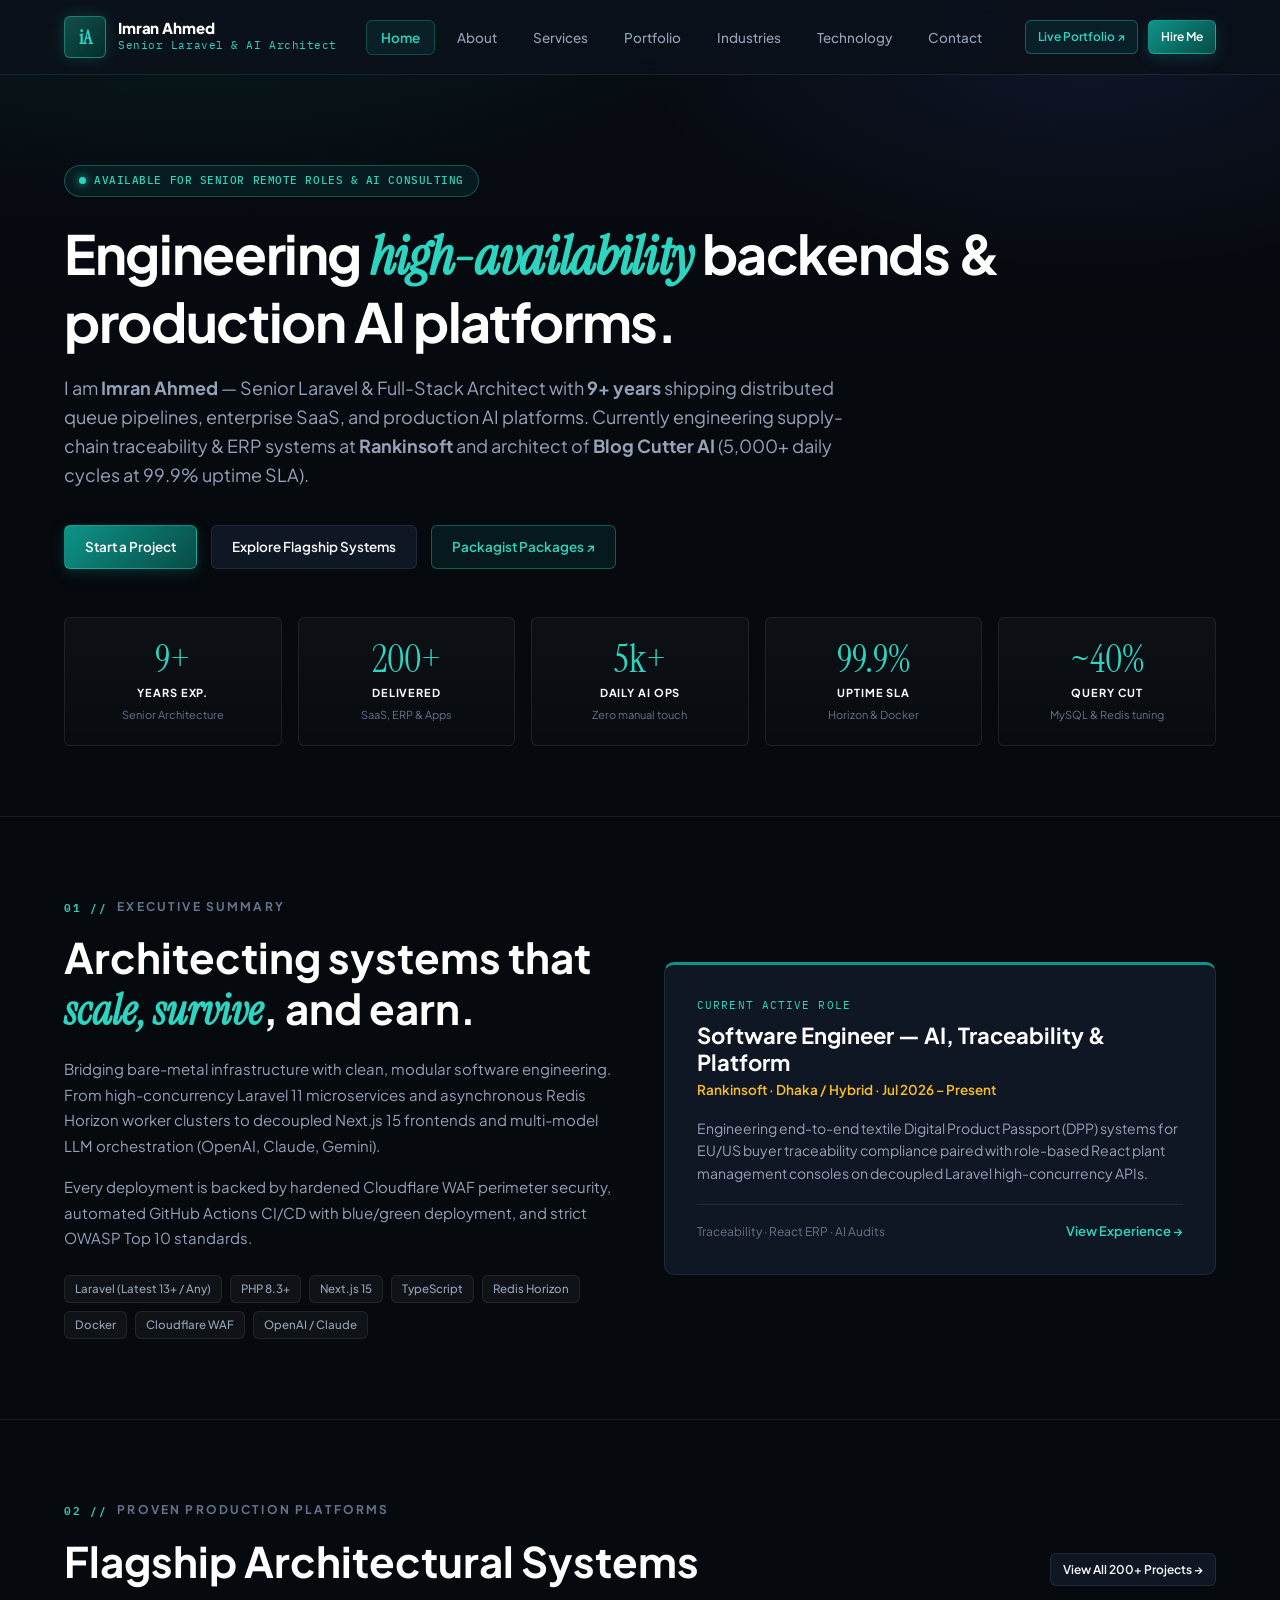
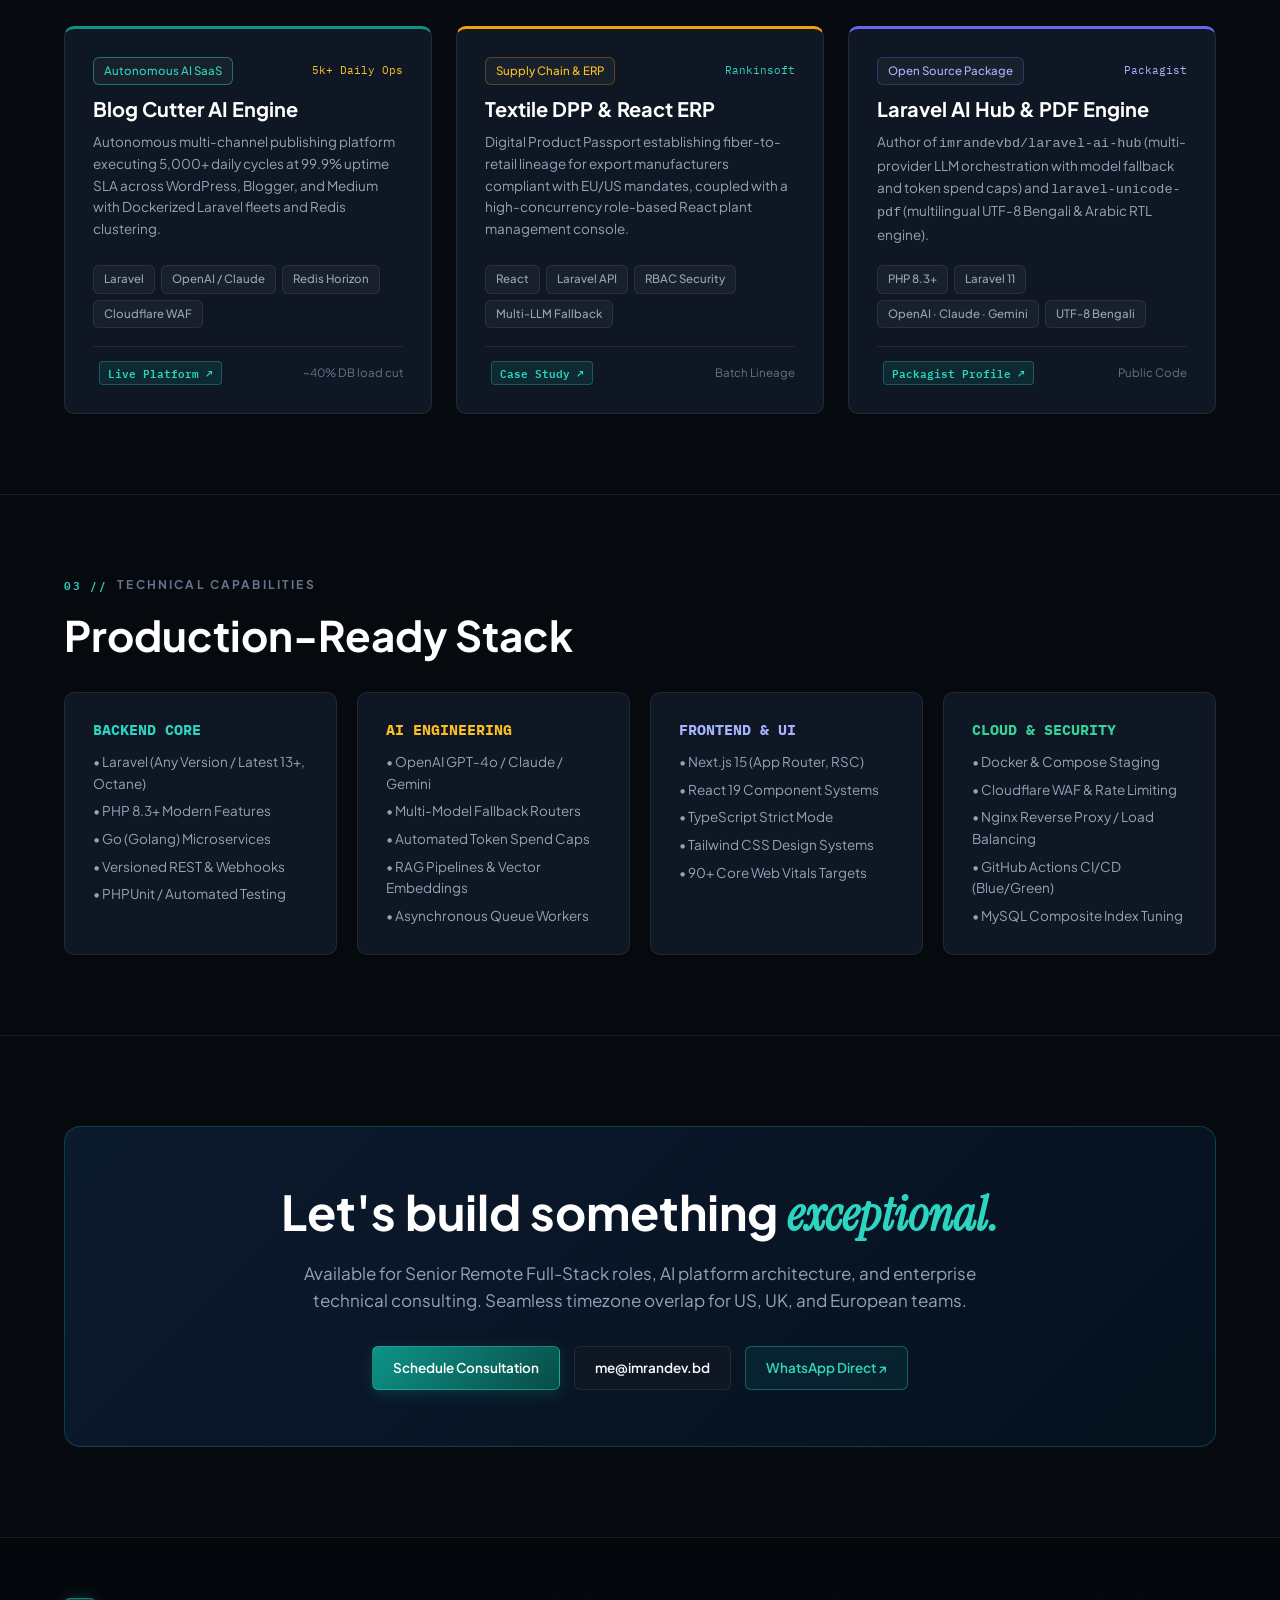
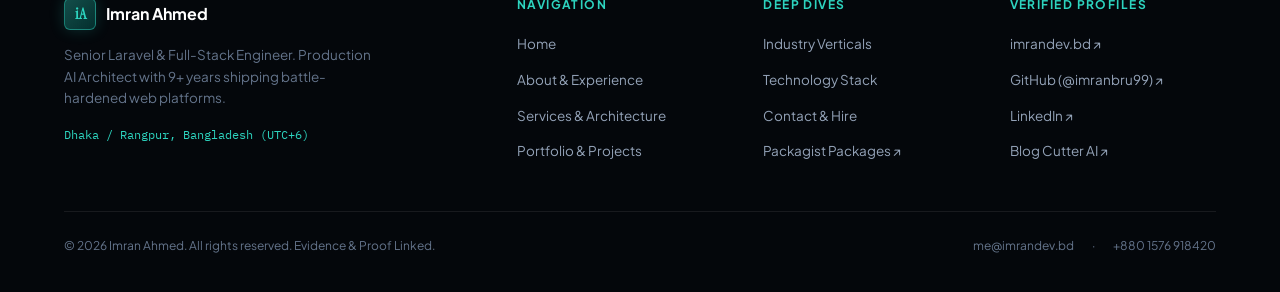
==== commit 8fec18ce: "feat: expand Laravel scope to Any Version / Latest 13+ across profile and site" ====
--- a/index.html
+++ b/index.html
@@ -112,7 +112,7 @@
               Every deployment is backed by hardened Cloudflare WAF perimeter security, automated GitHub Actions CI/CD with blue/green deployment, and strict OWASP Top 10 standards.
             </p>
             <div style="display: flex; flex-wrap: wrap; gap: 8px;">
-              <span class="chip">Laravel 11/12</span>
+              <span class="chip">Laravel (Latest 13+ / Any)</span>
               <span class="chip">PHP 8.3+</span>
               <span class="chip">Next.js 15</span>
               <span class="chip">TypeScript</span>
@@ -236,7 +236,7 @@
           <div class="card">
             <h4 style="font-size: 15px; color: var(--teal-glow); margin-bottom: 12px; font-family: var(--font-mono); text-transform: uppercase;">Backend Core</h4>
             <ul style="list-style: none; font-size: 13.5px; color: var(--text-muted); display: grid; gap: 6px;">
-              <li>• Laravel 11/12 (Octane, Horizon)</li>
+              <li>• Laravel (Any Version / Latest 13+, Octane)</li>
               <li>• PHP 8.3+ Modern Features</li>
               <li>• Go (Golang) Microservices</li>
               <li>• Versioned REST &amp; Webhooks</li>
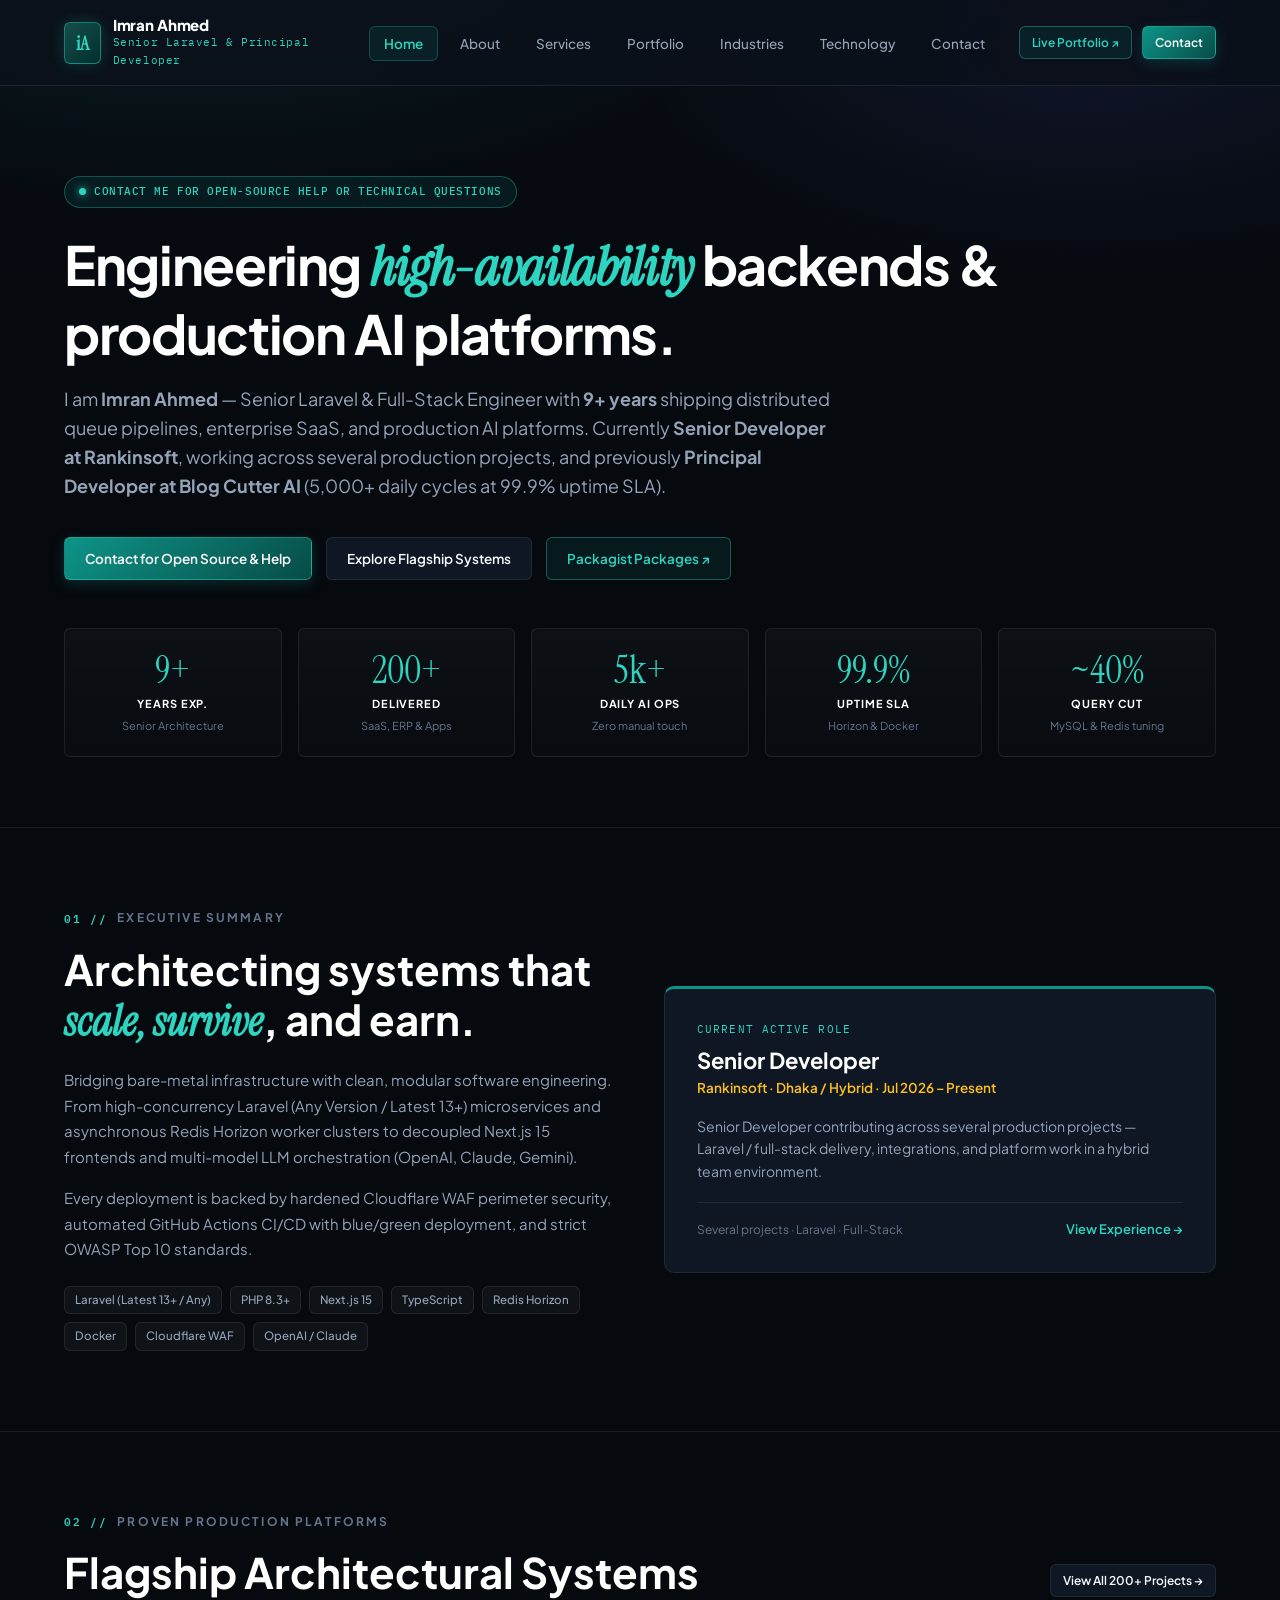
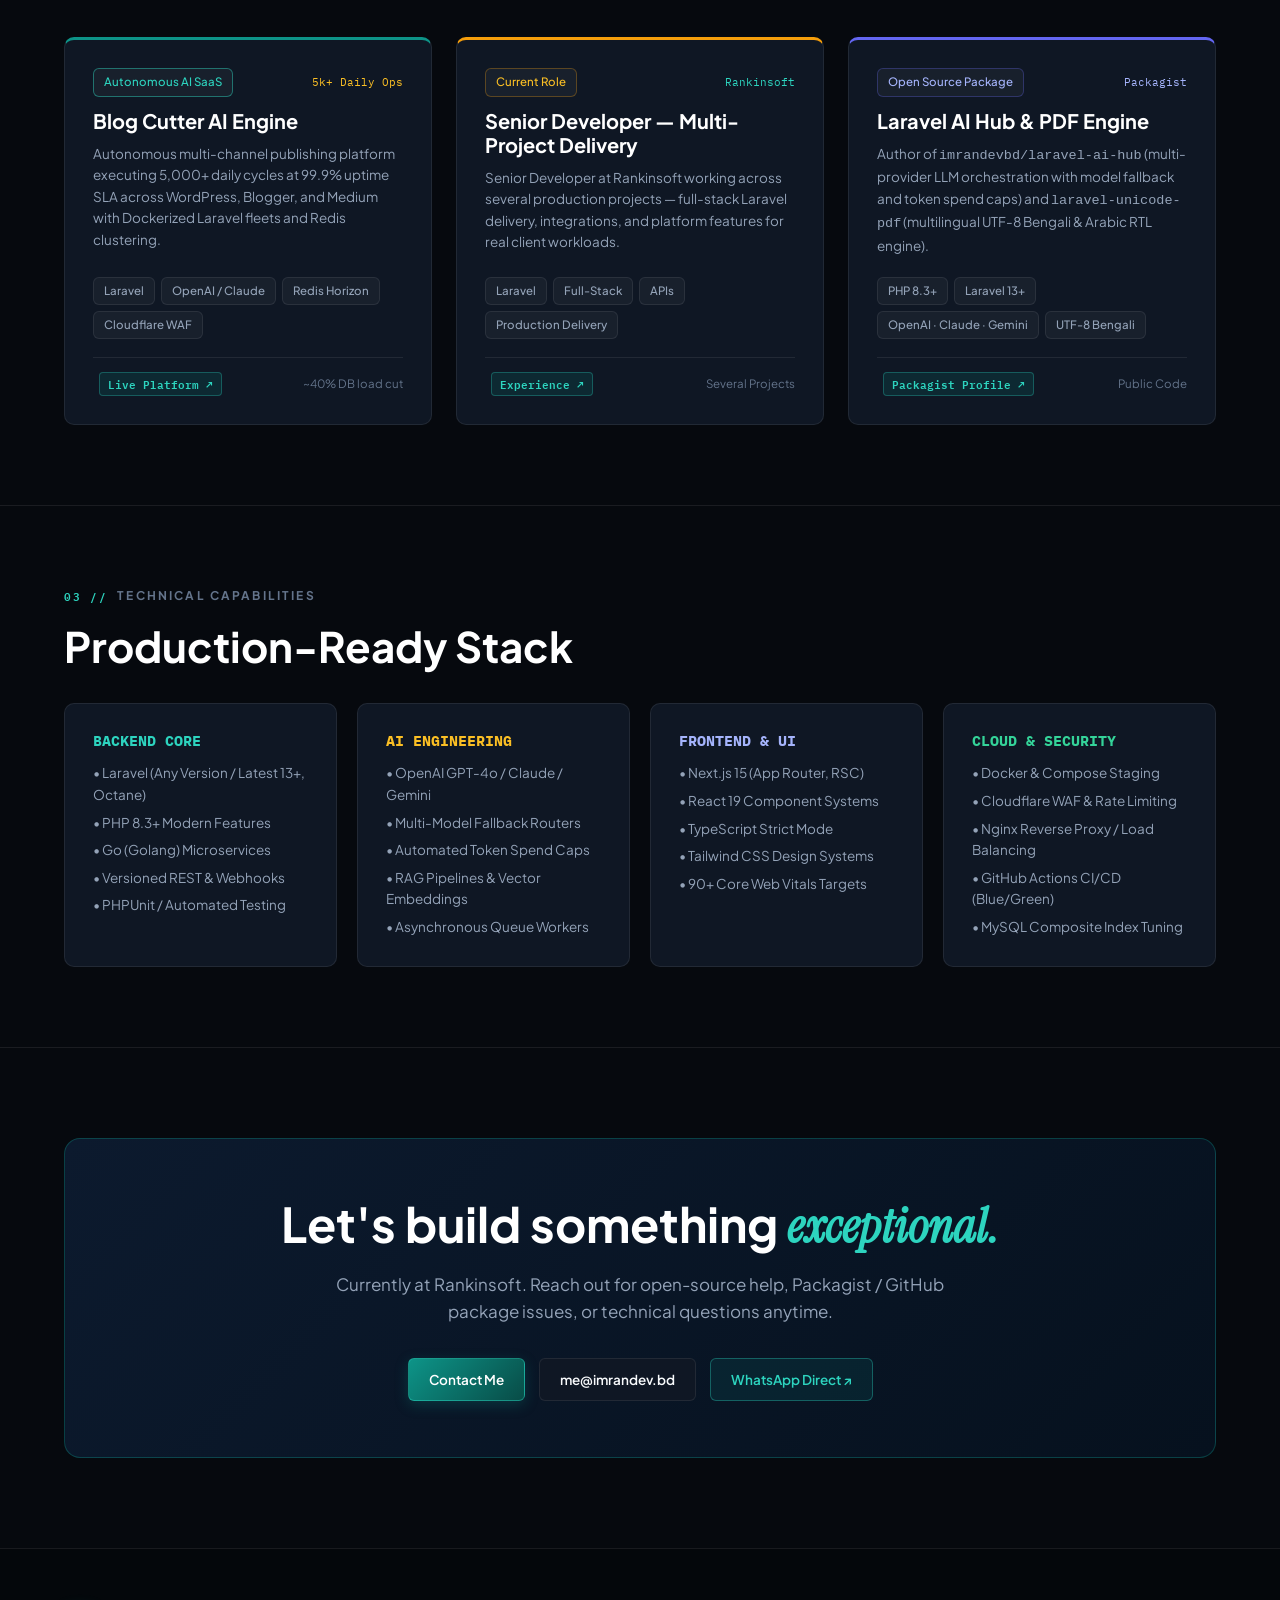
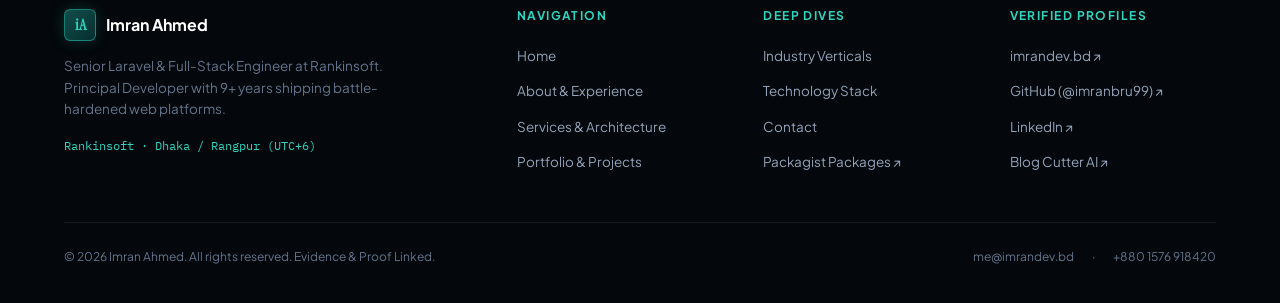
==== commit 0b4aa69d: "refine: elevate profile README and site to senior CV branding Present Rankinsoft as Senior Developer" ====
--- a/index.html
+++ b/index.html
@@ -3,9 +3,9 @@
 <head>
   <meta charset="UTF-8" />
   <meta name="viewport" content="width=device-width, initial-scale=1.0" />
-  <title>Imran Ahmed — Senior Laravel &amp; Full-Stack Engineer | Production AI Architect</title>
-  <meta name="description" content="Imran Ahmed — Senior Laravel &amp; Full-Stack Engineer. 9+ years shipping high-availability backends, distributed queue pipelines, production AI, and SaaS platforms." />
-  <meta name="keywords" content="Imran Ahmed, Senior Laravel Engineer, Full-Stack Engineer, Production AI Architect, Laravel 11, Next.js 15, Rankinsoft, Blog Cutter AI, Packagist, Bangladesh" />
+  <title>Imran Ahmed — Senior Laravel &amp; Full-Stack Engineer | Principal Developer</title>
+  <meta name="description" content="Imran Ahmed — Senior Laravel &amp; Full-Stack Engineer at Rankinsoft. Principal Developer. 9+ years shipping high-availability backends, Blog Cutter AI, and Packagist open source." />
+  <meta name="keywords" content="Imran Ahmed, Senior Laravel Engineer, Full-Stack Engineer, Principal Developer, Laravel 13+, Next.js 15, Rankinsoft, Blog Cutter AI, Packagist, Bangladesh" />
   <meta name="author" content="Imran Ahmed" />
   <meta name="robots" content="index, follow" />
   <link rel="canonical" href="https://imrandev.bd/" />
@@ -20,7 +20,7 @@
         <div class="brand-seal">iA</div>
         <div class="brand-info">
           <div class="brand-name">Imran Ahmed</div>
-          <div class="brand-role">Senior Laravel &amp; AI Architect</div>
+          <div class="brand-role">Senior Laravel &amp; Principal Developer</div>
         </div>
       </a>
       <ul class="nav-links">
@@ -34,7 +34,7 @@
       </ul>
       <div class="nav-cta">
         <a href="https://imrandev.bd" target="_blank" rel="noreferrer" class="btn btn-sm btn-outline-teal">Live Portfolio ↗</a>
-        <a href="contact.html" class="btn btn-sm btn-primary">Hire Me</a>
+        <a href="contact.html" class="btn btn-sm btn-primary">Contact</a>
       </div>
     </div>
   </header>
@@ -45,7 +45,7 @@
       <div class="container">
         <div class="badge-pill" style="margin-bottom: 24px;">
           <span class="status-dot"></span>
-          <span>Available for Senior Remote Roles &amp; AI Consulting</span>
+          <span>Contact me for open-source help or technical questions</span>
         </div>
         
         <h1 class="section-title" style="max-width: 960px;">
@@ -53,11 +53,11 @@
         </h1>
         
         <p class="section-subtitle" style="margin-bottom: 36px;">
-          I am <strong>Imran Ahmed</strong> — Senior Laravel &amp; Full-Stack Architect with <strong>9+ years</strong> shipping distributed queue pipelines, enterprise SaaS, and production AI platforms. Currently engineering supply-chain traceability &amp; ERP systems at <strong>Rankinsoft</strong> and architect of <strong>Blog Cutter AI</strong> (5,000+ daily cycles at 99.9% uptime SLA).
+          I am <strong>Imran Ahmed</strong> — Senior Laravel &amp; Full-Stack Engineer with <strong>9+ years</strong> shipping distributed queue pipelines, enterprise SaaS, and production AI platforms. Currently <strong>Senior Developer at Rankinsoft</strong>, working across several production projects, and previously <strong>Principal Developer at Blog Cutter AI</strong> (5,000+ daily cycles at 99.9% uptime SLA).
         </p>
 
         <div style="display: flex; flex-wrap: wrap; gap: 14px; margin-bottom: 48px;">
-          <a href="contact.html" class="btn btn-primary">Start a Project</a>
+          <a href="contact.html" class="btn btn-primary">Contact for Open Source &amp; Help</a>
           <a href="portfolio.html" class="btn btn-secondary">Explore Flagship Systems</a>
           <a href="https://packagist.org/packages/imrandevbd/" target="_blank" rel="noreferrer" class="btn btn-outline-teal">Packagist Packages ↗</a>
         </div>
@@ -106,7 +106,7 @@
               Architecting systems that <span class="text-teal font-serif" style="font-style: italic;">scale, survive</span>, and earn.
             </h2>
             <p style="color: var(--text-muted); font-size: 15px; margin-bottom: 16px; line-height: 1.7;">
-              Bridging bare-metal infrastructure with clean, modular software engineering. From high-concurrency Laravel 11 microservices and asynchronous Redis Horizon worker clusters to decoupled Next.js 15 frontends and multi-model LLM orchestration (OpenAI, Claude, Gemini).
+              Bridging bare-metal infrastructure with clean, modular software engineering. From high-concurrency Laravel (Any Version / Latest 13+) microservices and asynchronous Redis Horizon worker clusters to decoupled Next.js 15 frontends and multi-model LLM orchestration (OpenAI, Claude, Gemini).
             </p>
             <p style="color: var(--text-muted); font-size: 15px; margin-bottom: 24px; line-height: 1.7;">
               Every deployment is backed by hardened Cloudflare WAF perimeter security, automated GitHub Actions CI/CD with blue/green deployment, and strict OWASP Top 10 standards.
@@ -125,13 +125,13 @@
 
           <div class="card card-top-teal" style="padding: 32px;">
             <div style="font-family: var(--font-mono); font-size: 11px; text-transform: uppercase; color: var(--teal-glow); letter-spacing: 0.1em; margin-bottom: 8px;">Current Active Role</div>
-            <h3 style="font-size: 22px; margin-bottom: 4px;">Software Engineer — AI, Traceability &amp; Platform</h3>
+            <h3 style="font-size: 22px; margin-bottom: 4px;">Senior Developer</h3>
             <div style="color: var(--copper-glow); font-size: 13.5px; font-weight: 600; margin-bottom: 16px;">Rankinsoft · Dhaka / Hybrid · Jul 2026 – Present</div>
             <p style="color: var(--text-muted); font-size: 14px; margin-bottom: 20px; line-height: 1.6;">
-              Engineering end-to-end textile Digital Product Passport (DPP) systems for EU/US buyer traceability compliance paired with role-based React plant management consoles on decoupled Laravel high-concurrency APIs.
+              Senior Developer contributing across several production projects — Laravel / full-stack delivery, integrations, and platform work in a hybrid team environment.
             </p>
             <div style="display: flex; justify-content: space-between; align-items: center; border-top: 1px solid var(--border-subtle); padding-top: 16px;">
-              <span style="font-size: 12px; color: var(--text-dim);">Traceability · React ERP · AI Audits</span>
+              <span style="font-size: 12px; color: var(--text-dim);">Several projects · Laravel · Full-Stack</span>
               <a href="about.html" style="color: var(--teal-glow); font-size: 13px; font-weight: 600; text-decoration: none;">View Experience →</a>
             </div>
           </div>
@@ -176,25 +176,25 @@
             </div>
           </div>
 
-          <!-- Card 2: Textile DPP & React ERP -->
+          <!-- Card 2: Rankinsoft multi-project -->
           <div class="card card-top-copper">
             <div style="display: flex; justify-content: space-between; align-items: center; margin-bottom: 12px;">
-              <span class="chip" style="color: var(--copper-glow); border-color: rgba(245, 158, 11, 0.3);">Supply Chain &amp; ERP</span>
+              <span class="chip" style="color: var(--copper-glow); border-color: rgba(245, 158, 11, 0.3);">Current Role</span>
               <span style="font-family: var(--font-mono); font-size: 11px; color: var(--teal-glow);">Rankinsoft</span>
             </div>
-            <h3 style="font-size: 20px; margin-bottom: 10px;">Textile DPP &amp; React ERP</h3>
+            <h3 style="font-size: 20px; margin-bottom: 10px;">Senior Developer — Multi-Project Delivery</h3>
             <p style="color: var(--text-muted); font-size: 13.5px; line-height: 1.6; margin-bottom: 20px; flex-grow: 1;">
-              Digital Product Passport establishing fiber-to-retail lineage for export manufacturers compliant with EU/US mandates, coupled with a high-concurrency role-based React plant management console.
+              Senior Developer at Rankinsoft working across several production projects — full-stack Laravel delivery, integrations, and platform features for real client workloads.
             </p>
             <div style="display: flex; flex-wrap: wrap; gap: 6px; margin-bottom: 18px;">
-              <span class="chip">React</span>
-              <span class="chip">Laravel API</span>
-              <span class="chip">RBAC Security</span>
-              <span class="chip">Multi-LLM Fallback</span>
+              <span class="chip">Laravel</span>
+              <span class="chip">Full-Stack</span>
+              <span class="chip">APIs</span>
+              <span class="chip">Production Delivery</span>
             </div>
             <div style="display: flex; justify-content: space-between; align-items: center; border-top: 1px solid var(--border-subtle); padding-top: 14px;">
-              <a href="portfolio.html" class="proof-tag">Case Study ↗</a>
-              <span style="font-size: 11.5px; color: var(--text-dim);">Batch Lineage</span>
+              <a href="about.html" class="proof-tag">Experience ↗</a>
+              <span style="font-size: 11.5px; color: var(--text-dim);">Several Projects</span>
             </div>
           </div>
 
@@ -210,7 +210,7 @@
             </p>
             <div style="display: flex; flex-wrap: wrap; gap: 6px; margin-bottom: 18px;">
               <span class="chip">PHP 8.3+</span>
-              <span class="chip">Laravel 11</span>
+              <span class="chip">Laravel 13+</span>
               <span class="chip">OpenAI · Claude · Gemini</span>
               <span class="chip">UTF-8 Bengali</span>
             </div>
@@ -285,10 +285,10 @@
             Let's build something <span class="text-teal font-serif" style="font-style: italic;">exceptional.</span>
           </h2>
           <p style="color: var(--text-muted); font-size: 17px; max-width: 680px; margin: 0 auto 32px auto;">
-            Available for Senior Remote Full-Stack roles, AI platform architecture, and enterprise technical consulting. Seamless timezone overlap for US, UK, and European teams.
+            Currently at Rankinsoft. Reach out for open-source help, Packagist / GitHub package issues, or technical questions anytime.
           </p>
           <div style="display: flex; justify-content: center; flex-wrap: wrap; gap: 14px;">
-            <a href="contact.html" class="btn btn-primary">Schedule Consultation</a>
+            <a href="contact.html" class="btn btn-primary">Contact Me</a>
             <a href="mailto:me@imrandev.bd" class="btn btn-secondary">me@imrandev.bd</a>
             <a href="http://wa.me/+8801576918420" target="_blank" rel="noreferrer" class="btn btn-outline-teal">WhatsApp Direct ↗</a>
           </div>
@@ -307,9 +307,9 @@
             <strong style="color: #fff; font-size: 16px;">Imran Ahmed</strong>
           </div>
           <p style="color: var(--text-dim); font-size: 13.5px; max-width: 320px; line-height: 1.6; margin-bottom: 16px;">
-            Senior Laravel &amp; Full-Stack Engineer. Production AI Architect with 9+ years shipping battle-hardened web platforms.
+            Senior Laravel &amp; Full-Stack Engineer at Rankinsoft. Principal Developer with 9+ years shipping battle-hardened web platforms.
           </p>
-          <div style="color: var(--teal-glow); font-family: var(--font-mono); font-size: 12px;">Dhaka / Rangpur, Bangladesh (UTC+6)</div>
+          <div style="color: var(--teal-glow); font-family: var(--font-mono); font-size: 12px;">Rankinsoft · Dhaka / Rangpur (UTC+6)</div>
         </div>
         <div class="footer-col">
           <h4>Navigation</h4>
@@ -325,7 +325,7 @@
           <ul>
             <li><a href="industry.html">Industry Verticals</a></li>
             <li><a href="technology.html">Technology Stack</a></li>
-            <li><a href="contact.html">Contact &amp; Hire</a></li>
+            <li><a href="contact.html">Contact</a></li>
             <li><a href="https://packagist.org/packages/imrandevbd/" target="_blank" rel="noreferrer">Packagist Packages ↗</a></li>
           </ul>
         </div>
